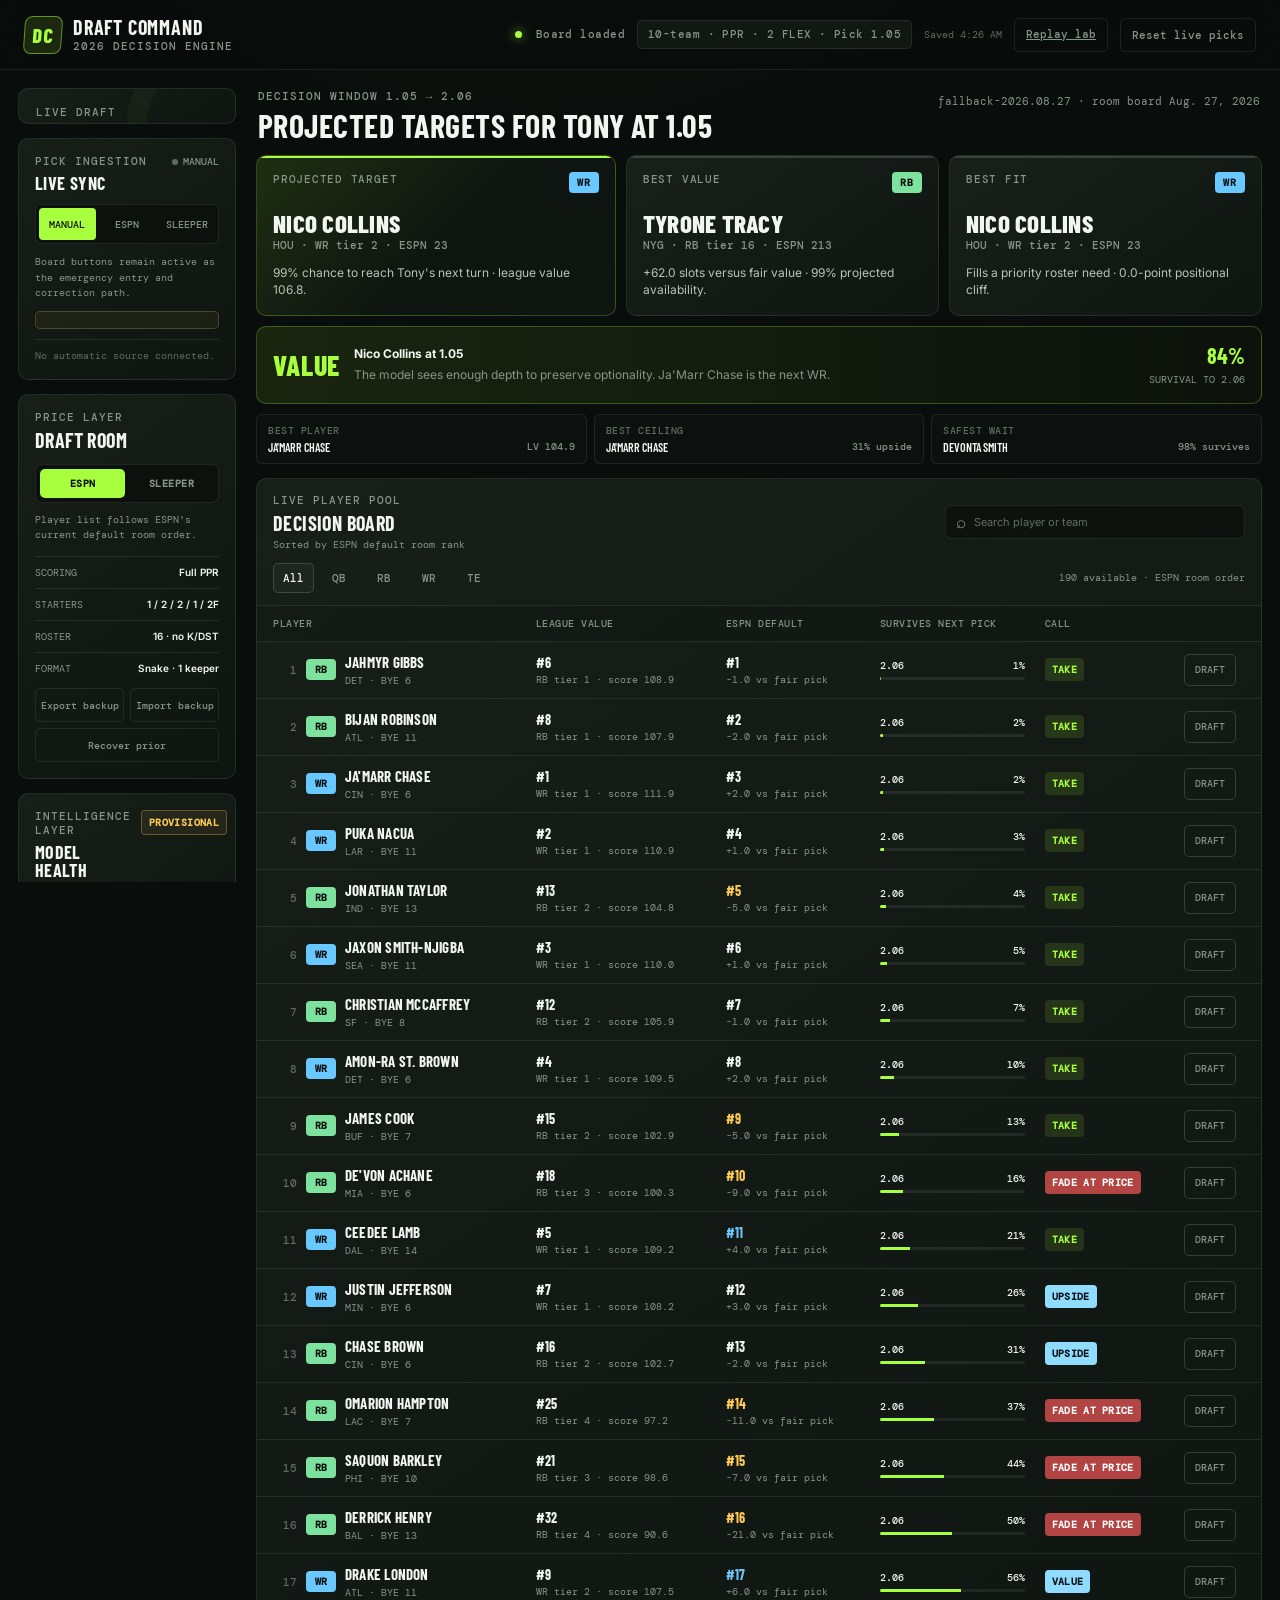
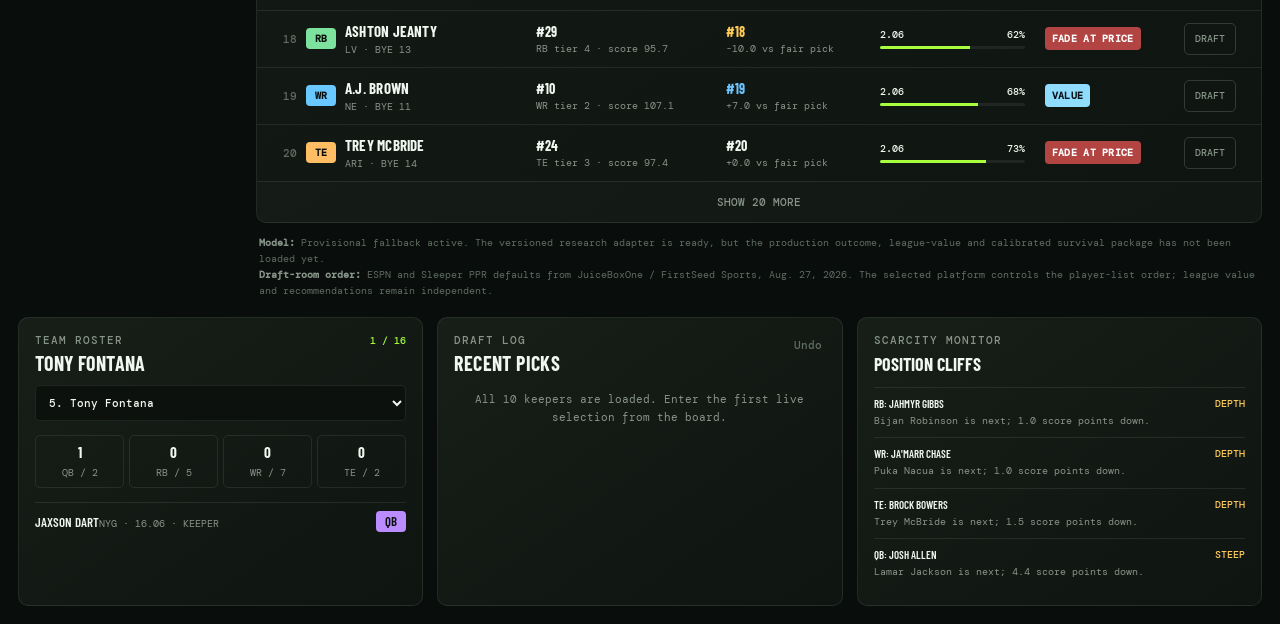
==== fantasy-draft/index.html @ 9f231b3c "Default draft board to platform room rankings" ====
<!DOCTYPE html>
<html lang="en">
<head>
  <meta charset="UTF-8">
  <meta name="viewport" content="width=device-width, initial-scale=1.0">
  <meta name="theme-color" content="#0b0f0d">
  <meta name="description" content="A live 2026 fantasy football draft decision engine for Tony's 10-team PPR keeper league.">
  <title>Draft Command 2026</title>
  <link rel="preconnect" href="https://fonts.googleapis.com">
  <link rel="preconnect" href="https://fonts.gstatic.com" crossorigin>
  <link href="https://fonts.googleapis.com/css2?family=Barlow+Condensed:wght@500;600;700;800&family=DM+Mono:wght@400;500&family=Inter:wght@400;500;600;700&display=swap" rel="stylesheet">
  <link rel="stylesheet" href="./styles.css">
</head>
<body>
  <header class="topbar">
    <a class="brand" href="../" aria-label="Cool Tools home">
      <span class="brand-mark">DC</span>
      <span><strong>Draft Command</strong><small>2026 decision engine</small></span>
    </a>
    <div class="topbar-meta">
      <span class="status-dot"><i></i> Board loaded</span>
      <span class="league-chip">10-team · PPR · 2 FLEX · Pick 1.05</span>
      <span class="save-status" id="saveStatus">Recovery ready</span>
      <a class="ghost-btn" href="./replay/">Replay lab</a>
      <button class="ghost-btn" id="resetDraft" type="button">Reset live picks</button>
    </div>
  </header>

  <main class="app-shell">
    <aside class="left-rail">
      <section class="panel on-clock-panel">
        <p class="eyebrow">Live draft</p>
        <div class="pick-display">
          <span id="roundPick">1.01</span>
          <small id="overallPick">Overall 1</small>
        </div>
        <div class="clock-owner" id="clockOwner">Justin Gerkin is on the clock</div>
        <div class="progress-track"><span id="draftProgress"></span></div>
        <p class="micro" id="nextTonyText">Tony picks in 4 selections at 1.05</p>
      </section>

      <section class="panel sync-panel">
        <div class="panel-heading compact">
          <div><p class="eyebrow">Pick ingestion</p><h2>Live sync</h2></div>
          <span class="sync-state" id="syncState"><i></i><span>Manual</span></span>
        </div>
        <div class="sync-tabs" role="group" aria-label="Live draft source">
          <button class="sync-tab active" data-sync-source="manual" type="button">Manual</button>
          <button class="sync-tab" data-sync-source="espn" type="button">ESPN</button>
          <button class="sync-tab" data-sync-source="sleeper" type="button">Sleeper</button>
        </div>
        <div class="sync-view" data-sync-view="manual">
          <p>Board buttons remain active as the emergency entry and correction path.</p>
        </div>
        <div class="sync-view" data-sync-view="espn" hidden>
          <p id="espnSyncMessage">Install the local bridge, then keep the ESPN draft room and Draft Command open in the same browser.</p>
          <div class="sync-actions">
            <a class="sync-download" href="./espn-sync-extension.zip" download>Download bridge</a>
            <button class="ghost-btn" id="espnCheckBridge" type="button">Check connection</button>
          </div>
          <details class="sync-help">
            <summary>One-time installation</summary>
            <ol>
              <li>Unzip the download.</li>
              <li>Open <strong>Extensions</strong> in Chrome or Edge.</li>
              <li>Turn on <strong>Developer mode</strong>.</li>
              <li>Choose <strong>Load unpacked</strong> and select the unzipped folder.</li>
              <li>Open the ESPN draft room and this page.</li>
            </ol>
          </details>
        </div>
        <div class="sync-view" data-sync-view="sleeper" hidden>
          <label class="sync-input"><span>Sleeper draft URL or ID</span><input id="sleeperDraftId" type="text" inputmode="numeric" placeholder="Paste draft URL or ID"></label>
          <div class="sync-actions">
            <button class="sync-primary" id="sleeperConnect" type="button">Connect</button>
            <button class="ghost-btn" id="sleeperSyncNow" type="button">Sync now</button>
          </div>
          <p id="sleeperSyncMessage">Uses Sleeper's public read-only draft feed. Format must match this 10-team, 16-round board.</p>
        </div>
        <div class="sync-issues" id="syncIssues" hidden></div>
        <p class="sync-foot" id="syncFoot">No automatic source connected.</p>
      </section>

      <section class="panel settings-panel">
        <div class="panel-heading">
          <div><p class="eyebrow">Price layer</p><h2>Draft room</h2></div>
        </div>
        <div class="segmented" role="group" aria-label="Draft platform">
          <button class="platform-btn active" data-platform="espn" type="button">ESPN</button>
          <button class="platform-btn" data-platform="sleeper" type="button">Sleeper</button>
        </div>
        <p class="platform-note" id="roomRankNote">Player list follows ESPN's current default room order.</p>
        <dl class="league-rules">
          <div><dt>Scoring</dt><dd>Full PPR</dd></div>
          <div><dt>Starters</dt><dd>1 / 2 / 2 / 1 / 2F</dd></div>
          <div><dt>Roster</dt><dd>16 · no K/DST</dd></div>
          <div><dt>Format</dt><dd>Snake · 1 keeper</dd></div>
        </dl>
        <div class="backup-actions" aria-label="Draft backup controls">
          <button class="ghost-btn" id="exportDraft" type="button">Export backup</button>
          <button class="ghost-btn" id="importDraft" type="button">Import backup</button>
          <button class="ghost-btn" id="recoverDraft" type="button">Recover prior</button>
          <input class="sr-only" id="importDraftFile" type="file" accept="application/json,.json">
        </div>
      </section>

      <section class="panel model-panel">
        <div class="panel-heading compact">
          <div><p class="eyebrow">Intelligence layer</p><h2>Model health</h2></div>
          <span class="model-badge model-fallback" id="modelStatusBadge">Provisional</span>
        </div>
        <dl class="model-stats">
          <div><dt>Version</dt><dd id="modelVersion">Loading</dd></div>
          <div><dt>Freshness</dt><dd id="modelFreshness">—</dd></div>
          <div><dt>Coverage</dt><dd id="modelCoverage">0%</dd></div>
        </dl>
        <p class="model-copy" id="modelStatusCopy">Checking the research package.</p>
      </section>

      <section class="panel keepers-panel">
        <div class="panel-heading compact">
          <div><p class="eyebrow">League setup</p><h2>Managers & keepers</h2></div>
        </div>
        <div class="keeper-list" id="keeperList"></div>
      </section>

      <section class="panel picks-panel">
        <div class="panel-heading compact">
          <div><p class="eyebrow">Tony's capital</p><h2>Pick map</h2></div>
        </div>
        <div class="pick-map" id="pickMap"></div>
      </section>
    </aside>

    <section class="workspace">
      <div class="workspace-head">
        <div>
          <p class="eyebrow">Decision window <span id="decisionWindow">1.05 → 2.06</span></p>
          <h1 id="workspaceTitle">Projected targets for Tony at 1.05</h1>
        </div>
        <div class="snapshot-note" id="snapshotNote">Loading model</div>
      </div>

      <section class="recommendation-grid" aria-label="Draft recommendations">
        <article class="recommend-card primary" id="bestOverallCard"></article>
        <article class="recommend-card" id="bestValueCard"></article>
        <article class="recommend-card" id="bestFitCard"></article>
      </section>

      <section class="decision-strip" id="decisionStrip"></section>

      <section class="decision-lenses" id="decisionLenses" aria-label="Additional decision lenses"></section>

      <section class="panel board-panel">
        <div class="board-toolbar">
          <div>
            <p class="eyebrow">Live player pool</p>
            <h2>Decision board</h2>
            <p class="board-order-note" id="boardOrderNote">Sorted by ESPN default room rank</p>
          </div>
          <label class="search-box">
            <span aria-hidden="true">⌕</span>
            <input id="playerSearch" type="search" placeholder="Search player or team" autocomplete="off">
          </label>
        </div>
        <div class="filter-row" role="group" aria-label="Position filter">
          <button class="filter-btn active" data-pos="ALL" type="button">All</button>
          <button class="filter-btn" data-pos="QB" type="button">QB</button>
          <button class="filter-btn" data-pos="RB" type="button">RB</button>
          <button class="filter-btn" data-pos="WR" type="button">WR</button>
          <button class="filter-btn" data-pos="TE" type="button">TE</button>
          <span class="board-count" id="boardCount"></span>
        </div>
        <div class="table-wrap">
          <table>
            <thead>
              <tr>
                <th>Player</th>
                <th>League value</th>
                <th id="platformHeader">ESPN price</th>
                <th>Survives next pick</th>
                <th>Call</th>
                <th><span class="sr-only">Draft action</span></th>
              </tr>
            </thead>
            <tbody id="playerTable"></tbody>
          </table>
        </div>
        <button class="load-more" id="loadMore" type="button">Show 20 more</button>
      </section>

      <footer class="source-note" id="modelSourceNote"></footer>
    </section>

    <aside class="right-rail">
      <section class="panel roster-panel">
        <div class="panel-heading">
          <div><p class="eyebrow">Team roster</p><h2 id="rosterManagerName">Tony Fontana</h2></div>
          <span class="roster-count" id="rosterCount">0 / 16</span>
        </div>
        <label class="manager-picker">
          <span class="sr-only">Choose manager roster</span>
          <select id="rosterManager"></select>
        </label>
        <div class="roster-needs" id="rosterNeeds"></div>
        <div class="roster-list" id="rosterList"></div>
      </section>

      <section class="panel history-panel">
        <div class="panel-heading">
          <div><p class="eyebrow">Draft log</p><h2>Recent picks</h2></div>
          <button class="text-btn" id="undoPick" type="button" disabled>Undo</button>
        </div>
        <div class="history-list" id="historyList"></div>
      </section>

      <section class="panel cliff-panel" id="cliffPanel"></section>
    </aside>
  </main>

  <dialog class="pick-dialog" id="pickDialog">
    <form method="dialog" id="pickDialogForm">
      <div class="dialog-head">
        <div><p class="eyebrow">Correct draft event</p><h2 id="dialogTitle">Edit pick</h2></div>
        <button class="dialog-close" value="cancel" aria-label="Close edit pick dialog">×</button>
      </div>
      <p class="dialog-copy" id="dialogCopy"></p>
      <label class="dialog-search">
        <span>Replacement player</span>
        <input id="replacementSearch" type="search" placeholder="Search available players" autocomplete="off">
      </label>
      <div class="replacement-list" id="replacementList"></div>
      <div class="dialog-actions">
        <button class="danger-btn" id="removePick" type="button">Remove pick</button>
        <button class="danger-btn" id="rewindPick" type="button">Rewind from here</button>
        <span></span>
        <button class="ghost-btn" value="cancel">Cancel</button>
      </div>
    </form>
  </dialog>

  <div class="toast" id="toast" role="status" aria-live="polite"></div>
  <script src="./data/players.js"></script>
  <script src="./data/model-package.js"></script>
  <script src="./model/model-adapter.js"></script>
  <script src="./app.js"></script>
  <script src="./sync.js"></script>
</body>
</html>
---- fantasy-draft/styles.css ----
:root {
  --bg: #090d0b;
  --surface: #111713;
  --surface-2: #182019;
  --surface-3: #202a22;
  --line: rgba(230, 239, 231, 0.09);
  --line-strong: rgba(230, 239, 231, 0.17);
  --text: #f2f6f0;
  --muted: #879489;
  --muted-2: #5f6d62;
  --green: #a8ff3e;
  --green-dim: rgba(168, 255, 62, 0.12);
  --amber: #ffca58;
  --red: #ff665c;
  --blue: #6fc5ff;
  --qb: #ba8cff;
  --rb: #7de29e;
  --wr: #68c8ff;
  --te: #ffbe64;
}

* { box-sizing: border-box; }
html { color-scheme: dark; }
body { margin: 0; min-width: 320px; min-height: 100vh; background: radial-gradient(circle at 42% -20%, #1b2c1d 0, var(--bg) 36rem); color: var(--text); font-family: Inter, sans-serif; font-size: 15px; }
button, input { font: inherit; }
button { color: inherit; }
.sr-only { position: absolute; width: 1px; height: 1px; padding: 0; margin: -1px; overflow: hidden; clip: rect(0,0,0,0); white-space: nowrap; border: 0; }

.topbar { height: 70px; padding: 0 24px; border-bottom: 1px solid var(--line); background: rgba(9,13,11,.92); backdrop-filter: blur(16px); display: flex; align-items: center; justify-content: space-between; position: sticky; top: 0; z-index: 20; }
.brand { display: flex; gap: 11px; align-items: center; color: inherit; text-decoration: none; }
.brand-mark { width: 38px; height: 38px; border: 1px solid rgba(168,255,62,.5); background: var(--green-dim); color: var(--green); display: grid; place-items: center; border-radius: 8px; font: 800 20px/1 "Barlow Condensed", sans-serif; letter-spacing: .04em; transform: skew(-4deg); }
.brand strong { display: block; font: 700 20px/1 "Barlow Condensed", sans-serif; letter-spacing: .04em; text-transform: uppercase; }
.brand small { display: block; margin-top: 4px; color: var(--muted); font: 500 11px/1 "DM Mono", monospace; letter-spacing: .09em; text-transform: uppercase; }
.topbar-meta { display: flex; align-items: center; gap: 12px; }
.status-dot, .league-chip { color: var(--muted); font: 500 11px/1 "DM Mono", monospace; letter-spacing: .04em; }
.save-status { color: var(--muted-2); font: 400 10px/1 "DM Mono", monospace; white-space: nowrap; }
.status-dot i { width: 7px; height: 7px; display: inline-block; margin-right: 6px; border-radius: 50%; background: var(--green); box-shadow: 0 0 12px rgba(168,255,62,.8); }
.league-chip { padding: 8px 10px; border-radius: 5px; border: 1px solid var(--line); background: var(--surface); }
.ghost-btn, .text-btn { border: 0; background: transparent; cursor: pointer; }
.ghost-btn { min-height: 34px; padding: 8px 11px; color: var(--muted); border: 1px solid var(--line); border-radius: 5px; font: 500 11px "DM Mono", monospace; }
.ghost-btn:hover, .ghost-btn:focus-visible { color: var(--text); border-color: var(--line-strong); }

.app-shell { width: 100%; display: grid; grid-template-columns: 260px minmax(680px, 1fr) 300px; gap: 18px; padding: 18px; align-items: start; }
.left-rail, .right-rail { display: flex; flex-direction: column; gap: 14px; position: sticky; top: 88px; }
.left-rail { max-height: calc(100vh - 106px); padding-right: 2px; overflow-y: auto; scrollbar-width: thin; scrollbar-color: var(--line-strong) transparent; }
.workspace { min-width: 0; }
.panel { background: linear-gradient(145deg, rgba(24,32,25,.96), rgba(15,21,17,.96)); border: 1px solid var(--line); border-radius: 10px; }
.eyebrow { margin: 0 0 6px; color: var(--muted); font: 500 11px/1.2 "DM Mono", monospace; letter-spacing: .09em; text-transform: uppercase; }
.panel-heading { display: flex; align-items: flex-start; justify-content: space-between; gap: 10px; }
.panel-heading h2, .board-toolbar h2 { margin: 0; font: 700 20px/1 "Barlow Condensed", sans-serif; letter-spacing: .02em; text-transform: uppercase; }
.panel-heading.compact h2 { font-size: 18px; }

.on-clock-panel { padding: 17px; overflow: hidden; position: relative; }
.on-clock-panel::after { content: ""; width: 110px; height: 110px; border: 20px solid rgba(168,255,62,.035); border-radius: 50%; position: absolute; right: -42px; top: -42px; }
.pick-display { display: flex; align-items: end; gap: 9px; margin: 5px 0 8px; }
.pick-display span { color: var(--green); font: 800 42px/.9 "Barlow Condensed", sans-serif; letter-spacing: -.02em; }
.pick-display small { color: var(--muted); font: 500 11px "DM Mono", monospace; padding-bottom: 3px; }
.clock-owner { min-height: 34px; font-size: 12px; font-weight: 600; }
.progress-track { height: 3px; margin: 12px 0 9px; background: rgba(255,255,255,.06); border-radius: 10px; overflow: hidden; }
.progress-track span { display: block; width: 0; height: 100%; background: var(--green); transition: width .25s ease; }
.micro { margin: 0; color: var(--muted); font: 400 11px/1.5 "DM Mono", monospace; }

.settings-panel, .sync-panel, .model-panel, .picks-panel, .keepers-panel, .roster-panel, .history-panel, .cliff-panel { padding: 16px; }
.sync-state { display: inline-flex; align-items: center; gap: 5px; color: var(--muted); font: 500 10px "DM Mono", monospace; text-transform: uppercase; }
.sync-state i { width: 6px; height: 6px; border-radius: 50%; background: var(--muted-2); }
.sync-live { color: var(--green); }.sync-live i { background: var(--green); box-shadow: 0 0 8px rgba(168,255,62,.7); }
.sync-waiting { color: var(--amber); }.sync-waiting i { background: var(--amber); }
.sync-error { color: var(--red); }.sync-error i { background: var(--red); }
.sync-tabs { display: grid; grid-template-columns: repeat(3, 1fr); gap: 3px; margin: 12px 0 10px; padding: 3px; border: 1px solid var(--line); border-radius: 6px; background: #0c110e; }
.sync-tab { min-height: 32px; padding: 7px 2px; border: 0; border-radius: 4px; color: var(--muted); background: transparent; cursor: pointer; font: 500 10px "DM Mono", monospace; text-transform: uppercase; }
.sync-tab.active { color: #0c110e; background: var(--green); }
.sync-view p { margin: 0; color: var(--muted); font: 400 10px/1.55 "DM Mono", monospace; }
.sync-actions { display: grid; grid-template-columns: 1fr 1fr; gap: 6px; margin-top: 10px; }
.sync-actions .ghost-btn, .sync-download, .sync-primary { display: grid; place-items: center; min-height: 34px; padding: 7px; border-radius: 5px; cursor: pointer; font: 500 10px "DM Mono", monospace; text-align: center; text-decoration: none; }
.sync-download, .sync-primary { border: 1px solid rgba(168,255,62,.4); color: #0c110e; background: var(--green); }
.sync-help { margin-top: 9px; color: var(--muted); font: 400 10px/1.5 "DM Mono", monospace; }
.sync-help summary { cursor: pointer; color: var(--text); }
.sync-help ol { margin: 8px 0 0; padding-left: 18px; }
.sync-input { display: block; }
.sync-input span { display: block; margin-bottom: 5px; color: var(--muted); font: 500 10px "DM Mono", monospace; text-transform: uppercase; }
.sync-input input { width: 100%; padding: 9px; border: 1px solid var(--line); border-radius: 5px; outline: 0; color: var(--text); background: #090d0b; font: 400 11px "DM Mono", monospace; }
.sync-input input:focus { border-color: rgba(168,255,62,.5); }
.sync-view .sync-actions + p { margin-top: 9px; }
.sync-issues { display: flex; flex-direction: column; gap: 4px; margin-top: 10px; padding: 8px; border: 1px solid rgba(255,202,88,.22); border-radius: 5px; background: rgba(255,202,88,.05); }
.sync-issues strong { color: var(--amber); font: 600 10px "DM Mono", monospace; text-transform: uppercase; }
.sync-issues span, .sync-issues small { color: var(--muted); font: 400 10px/1.45 "DM Mono", monospace; }
.sync-foot { margin: 10px 0 0; padding-top: 9px; border-top: 1px solid var(--line); color: var(--muted-2); font: 400 10px/1.45 "DM Mono", monospace; }
.segmented { display: grid; grid-template-columns: 1fr 1fr; gap: 4px; margin: 14px 0; padding: 4px; border-radius: 7px; background: #0c110e; border: 1px solid var(--line); }
.platform-btn { border: 0; border-radius: 5px; padding: 8px; background: transparent; color: var(--muted); cursor: pointer; font: 600 10px "DM Mono", monospace; letter-spacing: .05em; text-transform: uppercase; }
.platform-btn.active { color: #0c110e; background: var(--green); }
.league-rules { margin: 0; display: grid; gap: 9px; }
.league-rules div { display: flex; justify-content: space-between; gap: 10px; padding-top: 9px; border-top: 1px solid var(--line); }
.league-rules dt { color: var(--muted); font: 400 10px "DM Mono", monospace; text-transform: uppercase; }
.league-rules dd { margin: 0; font-size: 10px; font-weight: 600; }
.backup-actions { display: grid; grid-template-columns: 1fr 1fr; gap: 6px; margin-top: 13px; }
.backup-actions #recoverDraft { grid-column: 1 / -1; }
.backup-actions .ghost-btn { padding-inline: 4px; font-size: 10px; }
.platform-note { margin: -4px 0 14px; color: var(--muted); font: 400 10px/1.45 "DM Mono", monospace; }
.model-badge { padding: 5px 7px; border: 1px solid var(--line); border-radius: 4px; font: 600 10px "DM Mono", monospace; letter-spacing: .04em; text-transform: uppercase; }
.model-fallback { color: var(--amber); border-color: rgba(255,202,88,.3); background: rgba(255,202,88,.07); }
.model-research { color: var(--green); border-color: rgba(168,255,62,.34); background: var(--green-dim); }
.model-stats { display: grid; grid-template-columns: 1fr 1fr 1fr; gap: 4px; margin: 12px 0 9px; }
.model-stats div { min-width: 0; padding: 7px 5px; border: 1px solid var(--line); border-radius: 4px; background: rgba(255,255,255,.015); }
.model-stats dt { color: var(--muted-2); font: 500 10px "DM Mono", monospace; text-transform: uppercase; }
.model-stats dd { overflow: hidden; margin: 4px 0 0; color: var(--text); font: 600 10px "DM Mono", monospace; text-overflow: ellipsis; white-space: nowrap; }
.model-copy { margin: 0; color: var(--muted); font: 400 10px/1.5 "DM Mono", monospace; }
.keeper-list { display: flex; flex-direction: column; margin-top: 11px; }
.keeper-row { display: grid; grid-template-columns: minmax(0, 1fr) auto; gap: 6px; padding: 8px 0; border-top: 1px solid var(--line); }
.keeper-row strong, .keeper-row span { overflow: hidden; text-overflow: ellipsis; white-space: nowrap; }
.keeper-row strong { display: block; font: 600 12px "Barlow Condensed", sans-serif; text-transform: uppercase; }
.keeper-row small { display: block; margin-top: 2px; color: var(--muted); font: 400 10px "DM Mono", monospace; }
.keeper-round { align-self: center; color: var(--green); font: 500 10px "DM Mono", monospace; }
.pick-map { display: grid; grid-template-columns: repeat(4, 1fr); gap: 5px; margin-top: 12px; }
.pick-token { min-height: 32px; border: 1px solid var(--line); border-radius: 5px; display: grid; place-items: center; color: var(--muted); font: 500 11px "DM Mono", monospace; }
.pick-token.done { color: var(--muted-2); text-decoration: line-through; background: rgba(255,255,255,.02); }
.pick-token.next { border-color: rgba(168,255,62,.5); color: var(--green); background: var(--green-dim); }
.pick-token.keeper { color: var(--amber); border-color: rgba(255,202,88,.28); background: rgba(255,202,88,.06); text-decoration: none; }

.workspace-head { min-height: 52px; display: flex; justify-content: space-between; align-items: flex-start; gap: 16px; margin: 2px 2px 13px; }
.workspace-head h1 { margin: 0; font: 700 clamp(24px, 2.5vw, 32px)/1 "Barlow Condensed", sans-serif; text-transform: uppercase; letter-spacing: .015em; }
.snapshot-note { color: var(--muted); font: 400 11px "DM Mono", monospace; white-space: nowrap; padding-top: 4px; }
.snapshot-note strong { color: var(--text); }
.recommendation-grid { display: grid; grid-template-columns: 1.15fr 1fr 1fr; gap: 10px; }
.recommend-card { min-height: 142px; padding: 16px; border-radius: 10px; border: 1px solid var(--line); background: linear-gradient(145deg, var(--surface-2), #0f1511); position: relative; overflow: hidden; }
.recommend-card::after { content: ""; position: absolute; top: 0; left: 0; right: 0; height: 2px; background: var(--line-strong); }
.recommend-card.primary { background: linear-gradient(135deg, rgba(168,255,62,.14), rgba(15,21,17,.97) 55%); border-color: rgba(168,255,62,.23); }
.recommend-card.primary::after { background: var(--green); }
.rec-label { display: flex; justify-content: space-between; color: var(--muted); font: 500 11px "DM Mono", monospace; letter-spacing: .07em; text-transform: uppercase; }
.rec-name { margin: 19px 0 2px; font: 800 25px/.95 "Barlow Condensed", sans-serif; text-transform: uppercase; letter-spacing: .01em; }
.rec-meta { color: var(--muted); font: 500 11px "DM Mono", monospace; }
.rec-reason { margin: 12px 0 0; color: #b9c2ba; font-size: 12px; line-height: 1.45; }
.pos-pill { display: inline-grid; place-items: center; min-width: 30px; height: 21px; padding: 0 6px; border-radius: 4px; color: #0b0f0d; font: 700 10px "DM Mono", monospace; }
.pos-QB { background: var(--qb); }.pos-RB { background: var(--rb); }.pos-WR { background: var(--wr); }.pos-TE { background: var(--te); }

.decision-strip { margin: 10px 0; min-height: 78px; border: 1px solid rgba(168,255,62,.26); background: linear-gradient(90deg, rgba(168,255,62,.1), rgba(168,255,62,.025)); border-radius: 10px; padding: 13px 16px; display: grid; grid-template-columns: auto 1fr auto; align-items: center; gap: 14px; }
.decision-call { min-width: 64px; color: var(--green); font: 800 28px "Barlow Condensed", sans-serif; letter-spacing: .03em; }
.decision-copy strong { display: block; font-size: 12px; margin-bottom: 3px; }
.decision-copy span { color: var(--muted); font-size: 12px; }
.decision-metric { text-align: right; }
.decision-metric strong { display: block; color: var(--green); font: 700 22px "Barlow Condensed", sans-serif; }
.decision-metric small { color: var(--muted); font: 400 10px "DM Mono", monospace; text-transform: uppercase; }
.decision-lenses { display: grid; grid-template-columns: repeat(3, 1fr); gap: 7px; margin: 0 0 14px; }
.lens-card { display: grid; grid-template-columns: minmax(0, 1fr) auto; gap: 3px 8px; padding: 9px 11px; border: 1px solid var(--line); border-radius: 6px; background: rgba(255,255,255,.015); }
.lens-card span { grid-column: 1 / -1; color: var(--muted-2); font: 500 10px "DM Mono", monospace; letter-spacing: .05em; text-transform: uppercase; }
.lens-card strong { overflow: hidden; font: 600 12px "Barlow Condensed", sans-serif; text-overflow: ellipsis; text-transform: uppercase; white-space: nowrap; }
.lens-card small { align-self: center; color: var(--muted); font: 500 10px "DM Mono", monospace; white-space: nowrap; }

.board-panel { overflow: hidden; }
.board-toolbar { display: flex; align-items: center; justify-content: space-between; gap: 14px; padding: 15px 16px 12px; }
.board-order-note { margin: 5px 0 0; color: var(--muted); font: 400 10px "DM Mono", monospace; }
.search-box { width: min(300px, 45%); min-width: 180px; display: flex; align-items: center; gap: 8px; border: 1px solid var(--line); background: #0d120f; border-radius: 6px; padding: 0 10px; }
.search-box span { color: var(--muted); font-size: 17px; }
.search-box input { width: 100%; border: 0; outline: 0; color: var(--text); background: transparent; padding: 9px 0; font-size: 11px; }
.search-box input::placeholder { color: var(--muted-2); }
.filter-row { display: flex; align-items: center; gap: 5px; padding: 0 16px 12px; border-bottom: 1px solid var(--line); }
.filter-btn { min-width: 40px; min-height: 30px; padding: 5px 9px; border: 1px solid transparent; background: transparent; color: var(--muted); border-radius: 5px; cursor: pointer; font: 500 11px "DM Mono", monospace; }
.filter-btn:hover, .filter-btn.active { color: var(--text); border-color: var(--line-strong); background: rgba(255,255,255,.035); }
.board-count { margin-left: auto; color: var(--muted); font: 400 10px "DM Mono", monospace; }
.table-wrap { overflow-x: auto; }
table { width: 100%; border-collapse: collapse; min-width: 820px; }
th { padding: 11px 10px; color: var(--muted); background: rgba(0,0,0,.14); text-align: left; font: 500 10px "DM Mono", monospace; letter-spacing: .05em; text-transform: uppercase; }
th:first-child, td:first-child { padding-left: 16px; }
td { padding: 11px 10px; border-top: 1px solid var(--line); vertical-align: middle; }
tbody tr { transition: background .12s ease; }
tbody tr:hover { background: rgba(255,255,255,.025); }
.player-cell { display: flex; align-items: center; gap: 9px; }
.rank-num { width: 24px; color: var(--muted-2); text-align: right; font: 500 11px "DM Mono", monospace; }
.player-name { display: block; font: 700 15px "Barlow Condensed", sans-serif; letter-spacing: .015em; text-transform: uppercase; }
.player-meta { display: block; margin-top: 3px; color: var(--muted); font: 400 10px "DM Mono", monospace; }
.metric-main { display: block; font: 700 14px "Barlow Condensed", sans-serif; }
.metric-sub { display: block; margin-top: 2px; color: var(--muted); font: 400 10px "DM Mono", monospace; }
.value-positive { color: var(--blue); }.value-negative { color: var(--amber); }
.survival { min-width: 105px; }
.survival-head { display: flex; justify-content: space-between; font: 500 10px "DM Mono", monospace; }
.survival-bar { height: 3px; margin-top: 5px; background: rgba(255,255,255,.07); border-radius: 10px; overflow: hidden; }
.survival-bar span { display: block; height: 100%; background: var(--green); }
.call-badge { display: inline-flex; align-items: center; gap: 4px; padding: 5px 7px; border-radius: 4px; font: 600 10px "DM Mono", monospace; letter-spacing: .03em; }
.call-take { color: var(--green); background: var(--green-dim); }
.call-wait { color: var(--amber); background: rgba(255,202,88,.1); }
.call-value, .call-upside { color: #091116; background: #8fdcff; }
.call-position-cliff { color: #160b04; background: #ff9f5a; }
.call-fade-at-price { color: #fff; background: rgba(255,91,91,.68); }
.draft-btn { min-height: 32px; border: 1px solid var(--line-strong); background: transparent; color: var(--muted); padding: 6px 10px; border-radius: 5px; cursor: pointer; font: 500 10px "DM Mono", monospace; text-transform: uppercase; }
.draft-btn:hover, .draft-btn:focus-visible { border-color: var(--green); color: var(--green); }
.draft-btn:disabled { opacity: .35; cursor: default; }
.load-more { width: 100%; padding: 13px; border: 0; border-top: 1px solid var(--line); color: var(--muted); background: rgba(255,255,255,.012); cursor: pointer; font: 500 11px "DM Mono", monospace; text-transform: uppercase; }
.load-more:hover { color: var(--text); background: rgba(255,255,255,.025); }
.source-note { margin: 12px 3px 0; color: var(--muted-2); font: 400 10px/1.6 "DM Mono", monospace; }
.source-note strong { color: var(--muted); }

.roster-count { color: var(--green); font: 500 10px "DM Mono", monospace; }
.manager-picker { display: block; margin-top: 12px; }
.manager-picker select { width: 100%; padding: 9px; border: 1px solid var(--line); border-radius: 5px; outline: none; color: var(--text); background: #0c110e; font: 500 11px "DM Mono", monospace; }
.roster-needs { display: grid; grid-template-columns: repeat(4, 1fr); gap: 5px; margin: 14px 0; }
.need-box { padding: 7px 3px; text-align: center; border: 1px solid var(--line); border-radius: 5px; }
.need-box strong { display: block; font: 700 15px "Barlow Condensed", sans-serif; }
.need-box small { color: var(--muted); font: 400 10px "DM Mono", monospace; }
.roster-list, .history-list { display: flex; flex-direction: column; gap: 0; }
.roster-row, .history-row { display: flex; align-items: center; justify-content: space-between; gap: 8px; padding: 8px 0; border-top: 1px solid var(--line); }
.roster-row span, .history-row span { font: 600 13px "Barlow Condensed", sans-serif; text-transform: uppercase; }
.roster-row small, .history-row small { color: var(--muted); font: 400 10px/1.35 "DM Mono", monospace; }
.history-main { min-width: 0; flex: 1; }
.history-actions { display: flex; align-items: center; gap: 5px; }
.history-edit { border: 1px solid var(--line); border-radius: 4px; padding: 5px 6px; color: var(--muted); background: transparent; cursor: pointer; font: 500 10px "DM Mono", monospace; text-transform: uppercase; }
.history-edit:hover, .history-edit:focus-visible { color: var(--green); border-color: rgba(168,255,62,.45); }
.empty-state { color: var(--muted); padding: 18px 0 8px; text-align: center; font: 400 11px/1.6 "DM Mono", monospace; }
.text-btn { padding: 4px; color: var(--green); font: 500 11px "DM Mono", monospace; }
.text-btn:disabled { color: var(--muted-2); cursor: default; }
.history-list { max-height: 330px; overflow-y: auto; }
.cliff-panel h2 { margin: 0 0 12px; font: 700 18px "Barlow Condensed", sans-serif; text-transform: uppercase; }
.cliff-player { padding: 9px 0; border-top: 1px solid var(--line); }
.cliff-player strong { display: flex; align-items: center; justify-content: space-between; font: 600 11px "Barlow Condensed", sans-serif; text-transform: uppercase; }
.cliff-player p { margin: 4px 0 0; color: var(--muted); font: 400 10px/1.45 "DM Mono", monospace; }
.cliff-severity { color: var(--amber); font: 500 10px "DM Mono", monospace; }

.toast { position: fixed; left: 50%; bottom: 24px; z-index: 40; transform: translate(-50%, 20px); padding: 10px 14px; color: #0b0f0d; background: var(--green); border-radius: 6px; opacity: 0; pointer-events: none; transition: all .2s ease; font: 600 10px "DM Mono", monospace; }
.toast.show { opacity: 1; transform: translate(-50%, 0); }

.pick-dialog { width: min(560px, calc(100vw - 24px)); max-height: min(720px, calc(100vh - 24px)); padding: 0; border: 1px solid var(--line-strong); border-radius: 10px; color: var(--text); background: #101612; box-shadow: 0 30px 90px rgba(0,0,0,.65); }
.pick-dialog::backdrop { background: rgba(2,5,3,.78); backdrop-filter: blur(4px); }
.pick-dialog form { padding: 18px; }
.dialog-head { display: flex; align-items: flex-start; justify-content: space-between; gap: 12px; }
.dialog-head h2 { margin: 0; font: 700 24px/1 "Barlow Condensed", sans-serif; text-transform: uppercase; }
.dialog-close { width: 30px; height: 30px; border: 1px solid var(--line); border-radius: 5px; color: var(--muted); background: transparent; cursor: pointer; font-size: 20px; }
.dialog-copy { margin: 12px 0; color: var(--muted); font: 400 11px/1.5 "DM Mono", monospace; }
.dialog-search span { display: block; margin-bottom: 6px; color: var(--muted); font: 500 10px "DM Mono", monospace; text-transform: uppercase; }
.dialog-search input { width: 100%; padding: 10px; border: 1px solid var(--line); border-radius: 6px; outline: none; color: var(--text); background: #090d0b; }
.dialog-search input:focus { border-color: rgba(168,255,62,.5); }
.replacement-list { max-height: 300px; margin-top: 8px; overflow-y: auto; border: 1px solid var(--line); border-radius: 6px; }
.replacement-option { width: 100%; display: grid; grid-template-columns: auto minmax(0, 1fr) auto; align-items: center; gap: 9px; padding: 9px 10px; border: 0; border-top: 1px solid var(--line); color: var(--text); background: transparent; text-align: left; cursor: pointer; }
.replacement-option:first-child { border-top: 0; }
.replacement-option:hover, .replacement-option:focus-visible { background: var(--green-dim); outline: none; }
.replacement-option strong { overflow: hidden; text-overflow: ellipsis; white-space: nowrap; font: 600 12px "Barlow Condensed", sans-serif; text-transform: uppercase; }
.replacement-option small { color: var(--muted); font: 400 10px "DM Mono", monospace; }
.dialog-actions { display: grid; grid-template-columns: auto auto 1fr auto; gap: 7px; margin-top: 15px; }
.danger-btn { min-height: 34px; padding: 8px 9px; border: 1px solid rgba(255,102,92,.28); border-radius: 5px; color: var(--red); background: rgba(255,102,92,.06); cursor: pointer; font: 500 10px "DM Mono", monospace; text-transform: uppercase; }

@media (max-width: 1320px) {
  .app-shell { grid-template-columns: 220px minmax(620px, 1fr); }
  .right-rail { position: static; grid-column: 1 / -1; display: grid; grid-template-columns: 1fr 1fr 1fr; }
}
@media (max-width: 900px) {
  .topbar { padding: 0 14px; }.status-dot, .league-chip, .save-status { display: none; }
  .app-shell { display: block; padding: 12px; }
  .left-rail { position: static; display: grid; grid-template-columns: 1fr 1fr; max-height: none; padding-right: 0; overflow: visible; margin-bottom: 14px; }
  .picks-panel { display: none; }
  .recommendation-grid { grid-template-columns: 1fr; }
  .recommend-card { min-height: 118px; }
  .right-rail { display: grid; grid-template-columns: 1fr; margin-top: 14px; }
}
@media (max-width: 580px) {
  .brand small { display: none; }.topbar { height: 60px; }.ghost-btn { font-size: 10px; }
  .left-rail { grid-template-columns: 1fr; }
  .workspace-head { display: block; }.snapshot-note { margin-top: 8px; }
  .decision-strip { grid-template-columns: auto 1fr; }.decision-metric { grid-column: 1 / -1; text-align: left; }
  .decision-lenses { grid-template-columns: 1fr; }
  .board-toolbar { align-items: flex-start; flex-direction: column; }.search-box { width: 100%; }
  .dialog-actions { grid-template-columns: 1fr 1fr; }
  .dialog-actions span { display: none; }
}
@media (max-width: 420px) {
  .brand > span:last-child { display: none; }
  .topbar { gap: 8px; padding-inline: 10px; }
  .topbar-meta { gap: 6px; }
  .ghost-btn { padding-inline: 7px; }
}
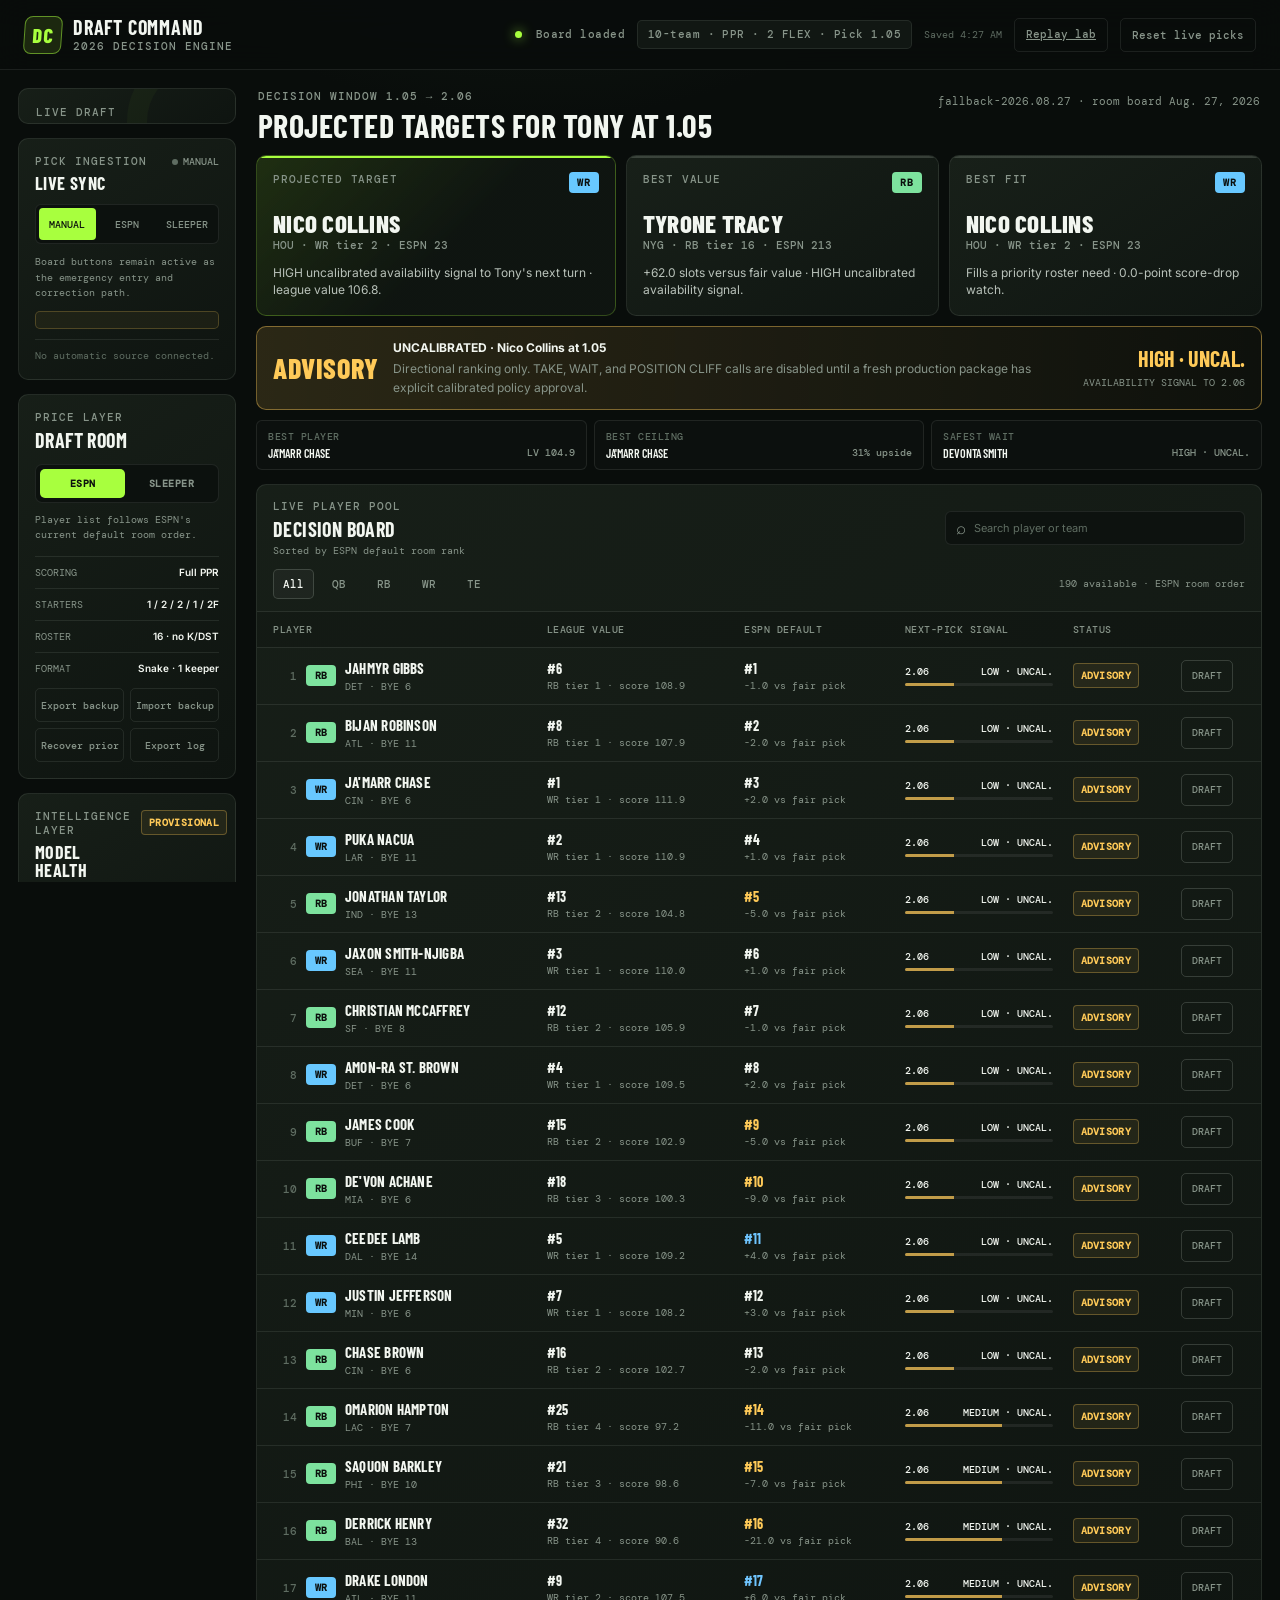
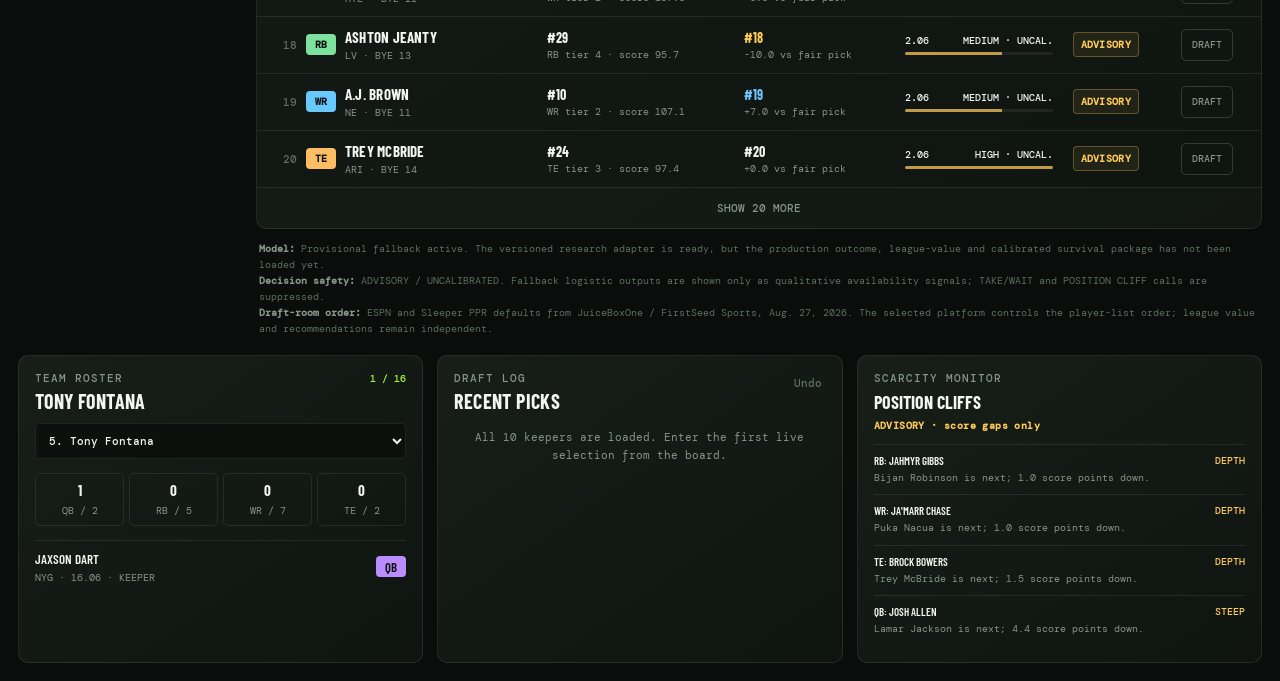
==== commit 836cc66b: "Add F5C advisory safe mode and draft audit logging" ====
--- a/fantasy-draft/index.html
+++ b/fantasy-draft/index.html
@@ -100,6 +100,7 @@
           <button class="ghost-btn" id="exportDraft" type="button">Export backup</button>
           <button class="ghost-btn" id="importDraft" type="button">Import backup</button>
           <button class="ghost-btn" id="recoverDraft" type="button">Recover prior</button>
+          <button class="ghost-btn" id="exportAuditLog" type="button">Export log</button>
           <input class="sr-only" id="importDraftFile" type="file" accept="application/json,.json">
         </div>
       </section>
@@ -178,8 +179,8 @@
                 <th>Player</th>
                 <th>League value</th>
                 <th id="platformHeader">ESPN price</th>
-                <th>Survives next pick</th>
-                <th>Call</th>
+                <th id="nextPickHeader">Next-pick signal</th>
+                <th id="callHeader">Status</th>
                 <th><span class="sr-only">Draft action</span></th>
               </tr>
             </thead>
--- a/fantasy-draft/styles.css
+++ b/fantasy-draft/styles.css
@@ -93,7 +93,6 @@
 .league-rules dt { color: var(--muted); font: 400 10px "DM Mono", monospace; text-transform: uppercase; }
 .league-rules dd { margin: 0; font-size: 10px; font-weight: 600; }
 .backup-actions { display: grid; grid-template-columns: 1fr 1fr; gap: 6px; margin-top: 13px; }
-.backup-actions #recoverDraft { grid-column: 1 / -1; }
 .backup-actions .ghost-btn { padding-inline: 4px; font-size: 10px; }
 .platform-note { margin: -4px 0 14px; color: var(--muted); font: 400 10px/1.45 "DM Mono", monospace; }
 .model-badge { padding: 5px 7px; border: 1px solid var(--line); border-radius: 4px; font: 600 10px "DM Mono", monospace; letter-spacing: .04em; text-transform: uppercase; }
@@ -133,6 +132,8 @@
 .pos-QB { background: var(--qb); }.pos-RB { background: var(--rb); }.pos-WR { background: var(--wr); }.pos-TE { background: var(--te); }
 
 .decision-strip { margin: 10px 0; min-height: 78px; border: 1px solid rgba(168,255,62,.26); background: linear-gradient(90deg, rgba(168,255,62,.1), rgba(168,255,62,.025)); border-radius: 10px; padding: 13px 16px; display: grid; grid-template-columns: auto 1fr auto; align-items: center; gap: 14px; }
+.decision-strip.uncalibrated { border-color: rgba(255,202,88,.42); background: linear-gradient(90deg, rgba(255,202,88,.14), rgba(255,202,88,.025)); }
+.decision-strip.uncalibrated .decision-call, .decision-strip.uncalibrated .decision-metric strong { color: var(--amber); }
 .decision-call { min-width: 64px; color: var(--green); font: 800 28px "Barlow Condensed", sans-serif; letter-spacing: .03em; }
 .decision-copy strong { display: block; font-size: 12px; margin-bottom: 3px; }
 .decision-copy span { color: var(--muted); font-size: 12px; }
@@ -174,12 +175,14 @@
 .survival-head { display: flex; justify-content: space-between; font: 500 10px "DM Mono", monospace; }
 .survival-bar { height: 3px; margin-top: 5px; background: rgba(255,255,255,.07); border-radius: 10px; overflow: hidden; }
 .survival-bar span { display: block; height: 100%; background: var(--green); }
+.survival-bar.uncalibrated span { background: var(--amber); opacity: .72; }
 .call-badge { display: inline-flex; align-items: center; gap: 4px; padding: 5px 7px; border-radius: 4px; font: 600 10px "DM Mono", monospace; letter-spacing: .03em; }
 .call-take { color: var(--green); background: var(--green-dim); }
 .call-wait { color: var(--amber); background: rgba(255,202,88,.1); }
 .call-value, .call-upside { color: #091116; background: #8fdcff; }
 .call-position-cliff { color: #160b04; background: #ff9f5a; }
 .call-fade-at-price { color: #fff; background: rgba(255,91,91,.68); }
+.call-advisory { color: var(--amber); border: 1px solid rgba(255,202,88,.3); background: rgba(255,202,88,.08); }
 .draft-btn { min-height: 32px; border: 1px solid var(--line-strong); background: transparent; color: var(--muted); padding: 6px 10px; border-radius: 5px; cursor: pointer; font: 500 10px "DM Mono", monospace; text-transform: uppercase; }
 .draft-btn:hover, .draft-btn:focus-visible { border-color: var(--green); color: var(--green); }
 .draft-btn:disabled { opacity: .35; cursor: default; }
@@ -198,7 +201,7 @@
 .roster-list, .history-list { display: flex; flex-direction: column; gap: 0; }
 .roster-row, .history-row { display: flex; align-items: center; justify-content: space-between; gap: 8px; padding: 8px 0; border-top: 1px solid var(--line); }
 .roster-row span, .history-row span { font: 600 13px "Barlow Condensed", sans-serif; text-transform: uppercase; }
-.roster-row small, .history-row small { color: var(--muted); font: 400 10px/1.35 "DM Mono", monospace; }
+.roster-row small, .history-row small { display: block; margin-top: 3px; color: var(--muted); font: 400 10px/1.35 "DM Mono", monospace; }
 .history-main { min-width: 0; flex: 1; }
 .history-actions { display: flex; align-items: center; gap: 5px; }
 .history-edit { border: 1px solid var(--line); border-radius: 4px; padding: 5px 6px; color: var(--muted); background: transparent; cursor: pointer; font: 500 10px "DM Mono", monospace; text-transform: uppercase; }
@@ -208,6 +211,7 @@
 .text-btn:disabled { color: var(--muted-2); cursor: default; }
 .history-list { max-height: 330px; overflow-y: auto; }
 .cliff-panel h2 { margin: 0 0 12px; font: 700 18px "Barlow Condensed", sans-serif; text-transform: uppercase; }
+.cliff-advisory { margin: -6px 0 12px; color: var(--amber); font: 600 10px "DM Mono", monospace; letter-spacing: .04em; }
 .cliff-player { padding: 9px 0; border-top: 1px solid var(--line); }
 .cliff-player strong { display: flex; align-items: center; justify-content: space-between; font: 600 11px "Barlow Condensed", sans-serif; text-transform: uppercase; }
 .cliff-player p { margin: 4px 0 0; color: var(--muted); font: 400 10px/1.45 "DM Mono", monospace; }
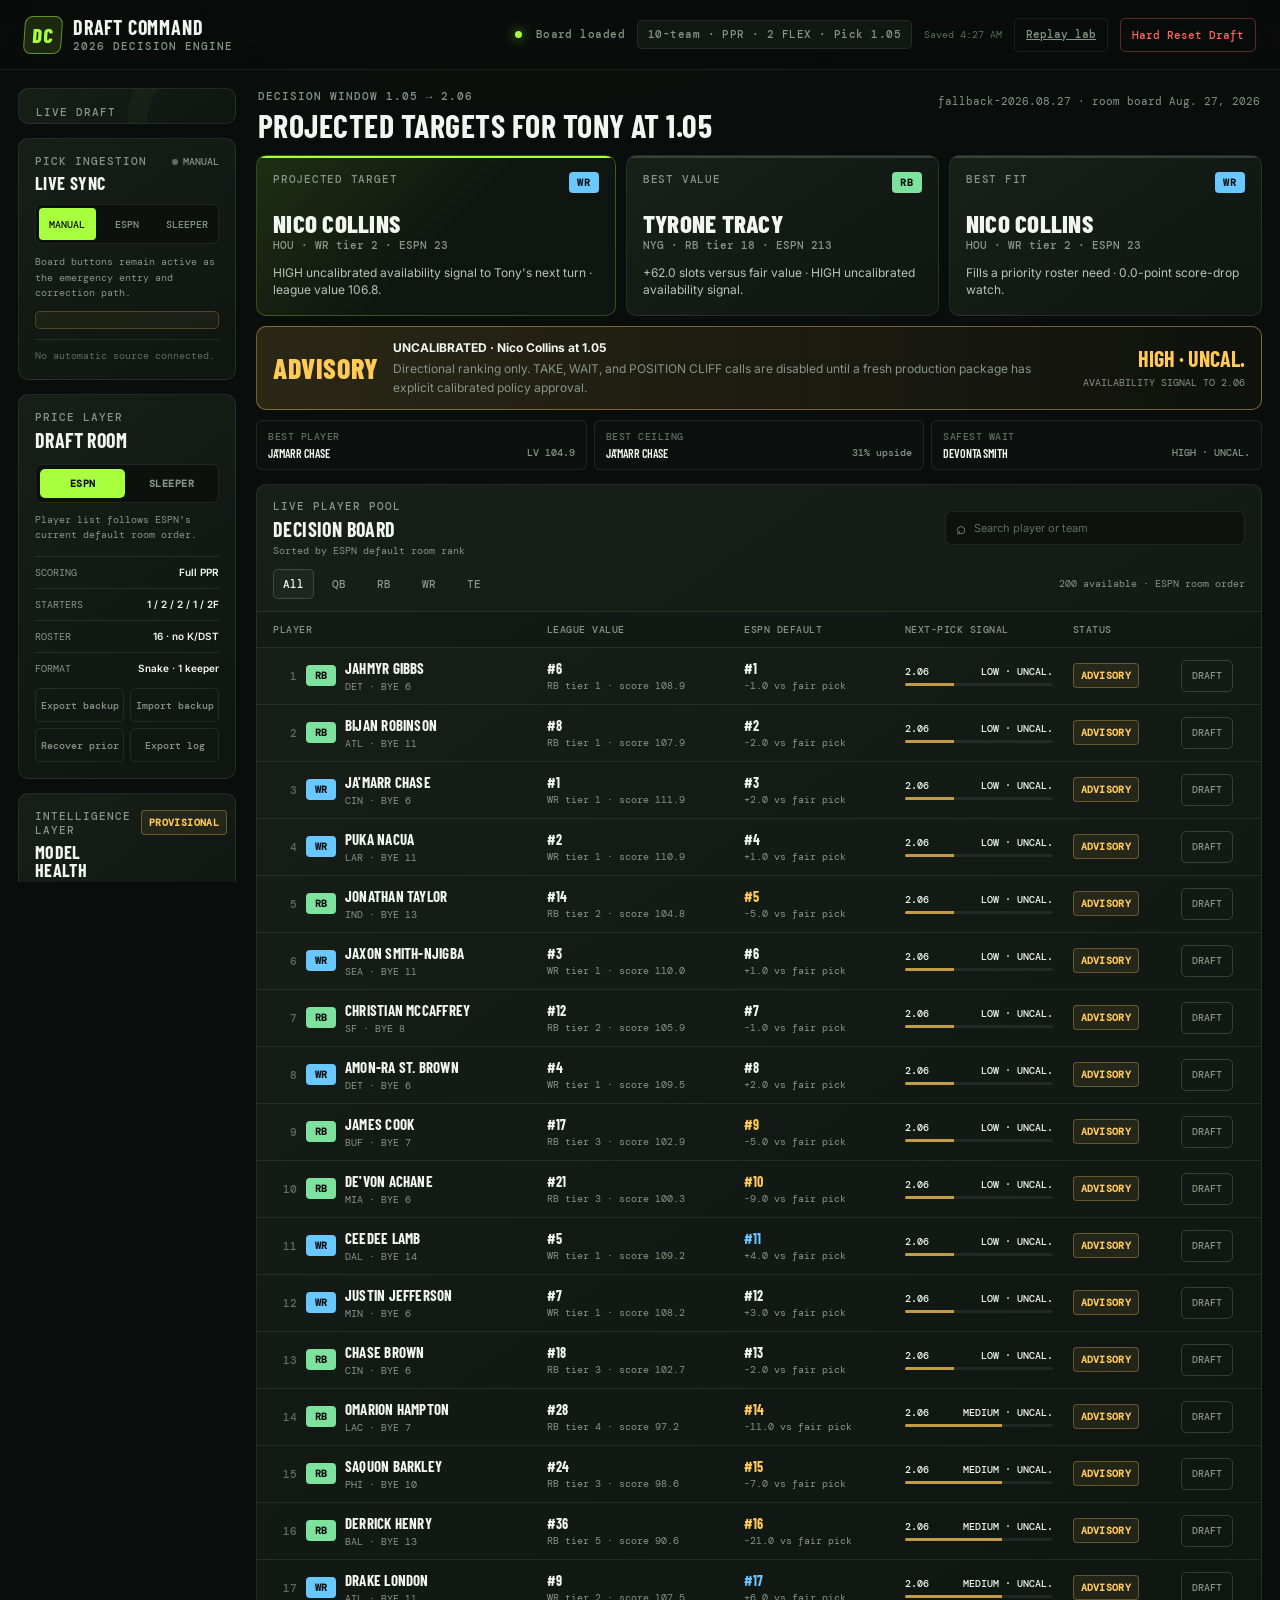
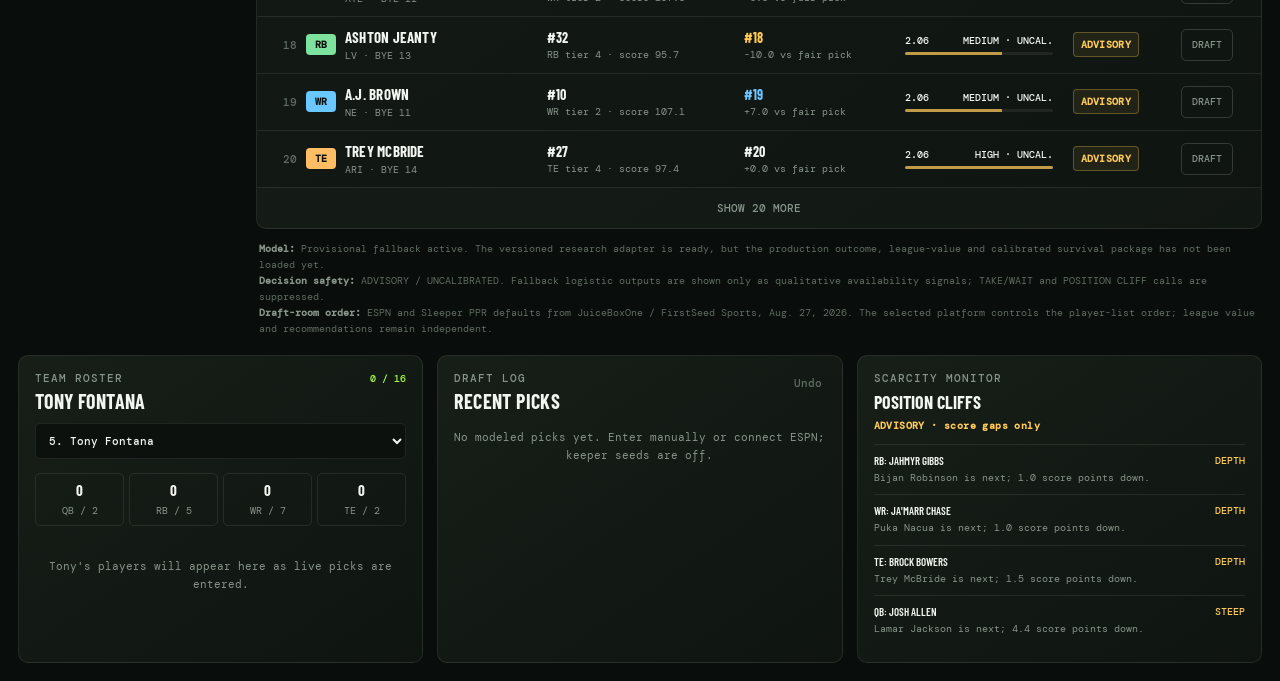
==== commit 02aaa7a1: "Release F5D source-safe ESPN draft state" ====
--- a/fantasy-draft/index.html
+++ b/fantasy-draft/index.html
@@ -22,7 +22,7 @@
       <span class="league-chip">10-team · PPR · 2 FLEX · Pick 1.05</span>
       <span class="save-status" id="saveStatus">Recovery ready</span>
       <a class="ghost-btn" href="./replay/">Replay lab</a>
-      <button class="ghost-btn" id="resetDraft" type="button">Reset live picks</button>
+      <button class="ghost-btn danger-outline" id="resetDraft" type="button">Hard Reset Draft</button>
     </div>
   </header>
 
@@ -56,7 +56,7 @@
           <p id="espnSyncMessage">Install the local bridge, then keep the ESPN draft room and Draft Command open in the same browser.</p>
           <div class="sync-actions">
             <a class="sync-download" href="./espn-sync-extension.zip" download>Download bridge</a>
-            <button class="ghost-btn" id="espnCheckBridge" type="button">Check connection</button>
+            <button class="ghost-btn" id="espnCheckBridge" type="button">Check / resume ESPN</button>
           </div>
           <details class="sync-help">
             <summary>One-time installation</summary>
@@ -66,6 +66,7 @@
               <li>Turn on <strong>Developer mode</strong>.</li>
               <li>Choose <strong>Load unpacked</strong> and select the unzipped folder.</li>
               <li>Open the ESPN draft room and this page.</li>
+              <li><strong>Hard Reset Draft</strong> clears every dynamic draft layer, starts a new bridge generation, pauses ESPN sync, and returns the app to Manual.</li>
             </ol>
           </details>
         </div>
@@ -122,6 +123,8 @@
         <div class="panel-heading compact">
           <div><p class="eyebrow">League setup</p><h2>Managers & keepers</h2></div>
         </div>
+        <button class="keeper-toggle" id="keeperToggle" type="button">Load ESPN keepers</button>
+        <p class="keeper-mode-note" id="keeperModeNote">Off by default.</p>
         <div class="keeper-list" id="keeperList"></div>
       </section>
 
@@ -141,6 +144,8 @@
         </div>
         <div class="snapshot-note" id="snapshotNote">Loading model</div>
       </div>
+
+      <section class="draft-alerts" id="draftAlerts" aria-live="polite" hidden></section>
 
       <section class="recommendation-grid" aria-label="Draft recommendations">
         <article class="recommend-card primary" id="bestOverallCard"></article>
--- a/fantasy-draft/styles.css
+++ b/fantasy-draft/styles.css
@@ -39,6 +39,8 @@
 .ghost-btn, .text-btn { border: 0; background: transparent; cursor: pointer; }
 .ghost-btn { min-height: 34px; padding: 8px 11px; color: var(--muted); border: 1px solid var(--line); border-radius: 5px; font: 500 11px "DM Mono", monospace; }
 .ghost-btn:hover, .ghost-btn:focus-visible { color: var(--text); border-color: var(--line-strong); }
+.danger-outline { color: var(--red); border-color: rgba(255,102,92,.35); }
+.danger-outline:hover, .danger-outline:focus-visible { color: #fff; border-color: var(--red); background: rgba(255,102,92,.1); }
 
 .app-shell { width: 100%; display: grid; grid-template-columns: 260px minmax(680px, 1fr) 300px; gap: 18px; padding: 18px; align-items: start; }
 .left-rail, .right-rail { display: flex; flex-direction: column; gap: 14px; position: sticky; top: 88px; }
@@ -104,7 +106,11 @@
 .model-stats dd { overflow: hidden; margin: 4px 0 0; color: var(--text); font: 600 10px "DM Mono", monospace; text-overflow: ellipsis; white-space: nowrap; }
 .model-copy { margin: 0; color: var(--muted); font: 400 10px/1.5 "DM Mono", monospace; }
 .keeper-list { display: flex; flex-direction: column; margin-top: 11px; }
+.keeper-toggle { width: 100%; min-height: 36px; margin-top: 10px; padding: 8px; border: 1px solid rgba(168,255,62,.28); border-radius: 5px; color: var(--green); background: var(--green-dim); cursor: pointer; font: 600 10px "DM Mono", monospace; text-transform: uppercase; }
+.keeper-toggle.active { color: var(--amber); border-color: rgba(255,202,88,.34); background: rgba(255,202,88,.07); }
+.keeper-mode-note { margin: 8px 0 0; color: var(--muted); font: 400 10px/1.5 "DM Mono", monospace; }
 .keeper-row { display: grid; grid-template-columns: minmax(0, 1fr) auto; gap: 6px; padding: 8px 0; border-top: 1px solid var(--line); }
+.keeper-row.inactive { opacity: .5; }
 .keeper-row strong, .keeper-row span { overflow: hidden; text-overflow: ellipsis; white-space: nowrap; }
 .keeper-row strong { display: block; font: 600 12px "Barlow Condensed", sans-serif; text-transform: uppercase; }
 .keeper-row small { display: block; margin-top: 2px; color: var(--muted); font: 400 10px "DM Mono", monospace; }
@@ -117,6 +123,16 @@
 
 .workspace-head { min-height: 52px; display: flex; justify-content: space-between; align-items: flex-start; gap: 16px; margin: 2px 2px 13px; }
 .workspace-head h1 { margin: 0; font: 700 clamp(24px, 2.5vw, 32px)/1 "Barlow Condensed", sans-serif; text-transform: uppercase; letter-spacing: .015em; }
+.draft-alerts { display: grid; gap: 7px; margin: 0 2px 13px; padding: 12px; border: 1px solid rgba(255,202,88,.32); border-radius: 7px; background: rgba(255,202,88,.06); }
+.draft-alerts[hidden] { display: none; }
+.draft-alerts > div:first-child { display: flex; flex-wrap: wrap; justify-content: space-between; gap: 5px 12px; }
+.draft-alerts > div:first-child strong { color: var(--amber); font: 700 12px "DM Mono", monospace; text-transform: uppercase; }
+.draft-alerts > div:first-child span { color: var(--muted); font: 400 10px/1.4 "DM Mono", monospace; }
+.draft-alert-row { display: flex; align-items: center; justify-content: space-between; gap: 12px; padding-top: 7px; border-top: 1px solid rgba(255,202,88,.15); }
+.draft-alert-row span strong, .draft-alert-row span small { display: block; }
+.draft-alert-row span strong { font: 600 12px "Barlow Condensed", sans-serif; text-transform: uppercase; }
+.draft-alert-row span small { margin-top: 2px; color: var(--muted); font: 400 10px/1.4 "DM Mono", monospace; }
+.draft-alert-row button { flex: 0 0 auto; min-height: 30px; padding: 6px 8px; border: 1px solid rgba(255,202,88,.3); border-radius: 4px; color: var(--amber); background: transparent; cursor: pointer; font: 600 10px "DM Mono", monospace; text-transform: uppercase; }
 .snapshot-note { color: var(--muted); font: 400 11px "DM Mono", monospace; white-space: nowrap; padding-top: 4px; }
 .snapshot-note strong { color: var(--text); }
 .recommendation-grid { display: grid; grid-template-columns: 1.15fr 1fr 1fr; gap: 10px; }
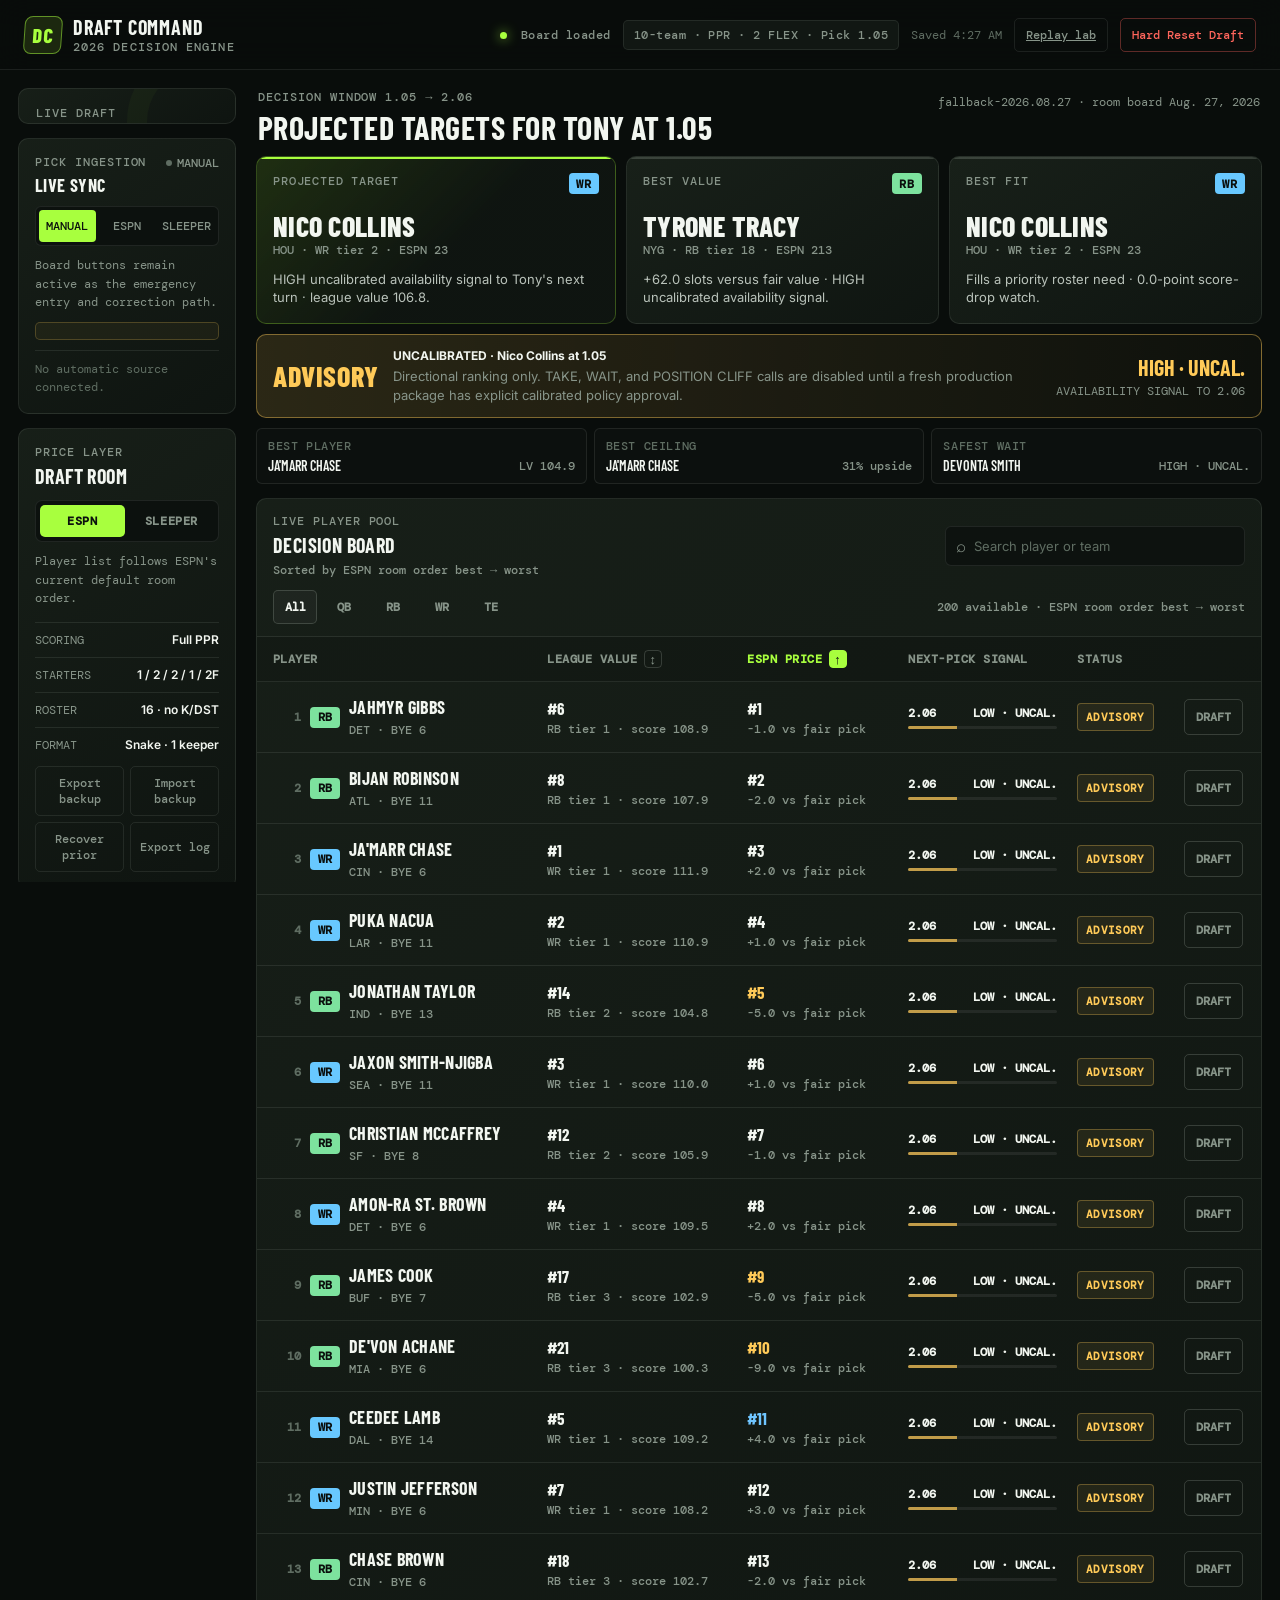
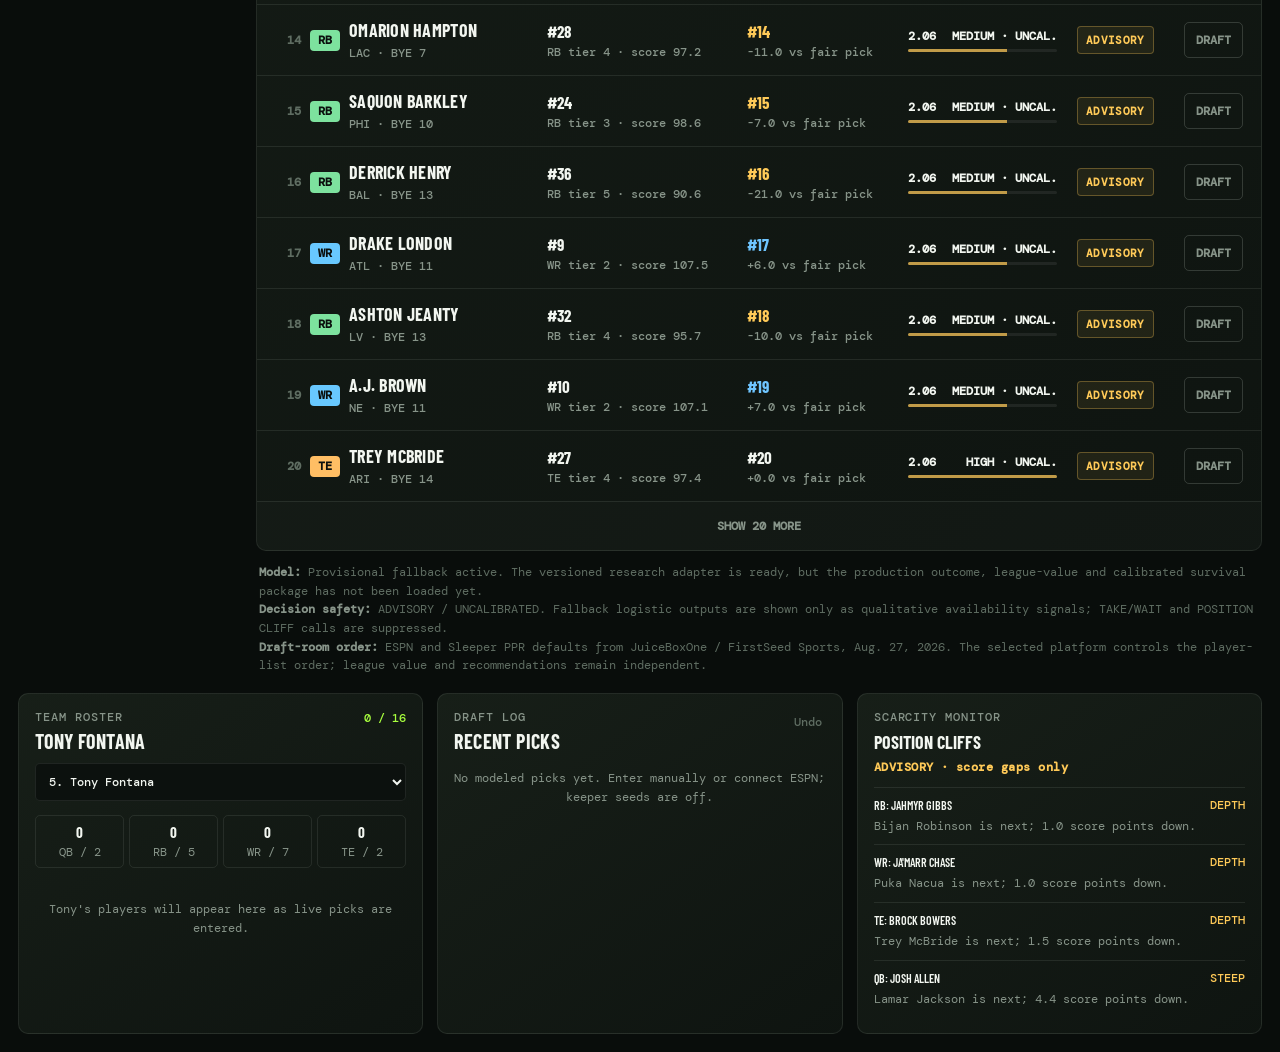
==== commit bfe0bfd0: "Make draft board sortable and easier to read" ====
--- a/fantasy-draft/index.html
+++ b/fantasy-draft/index.html
@@ -182,8 +182,16 @@
             <thead>
               <tr>
                 <th>Player</th>
-                <th>League value</th>
-                <th id="platformHeader">ESPN price</th>
+                <th id="leagueValueHeader" aria-sort="none">
+                  <button class="sort-header" id="leagueSortButton" data-board-sort="league" type="button">
+                    <span>League value</span><span class="sort-indicator" id="leagueSortIndicator" aria-hidden="true">↕</span>
+                  </button>
+                </th>
+                <th id="platformHeader" aria-sort="ascending">
+                  <button class="sort-header active" id="platformSortButton" data-board-sort="platform" type="button">
+                    <span id="platformHeaderLabel">ESPN price</span><span class="sort-indicator" id="platformSortIndicator" aria-hidden="true">↑</span>
+                  </button>
+                </th>
                 <th id="nextPickHeader">Next-pick signal</th>
                 <th id="callHeader">Status</th>
                 <th><span class="sr-only">Draft action</span></th>
--- a/fantasy-draft/styles.css
+++ b/fantasy-draft/styles.css
@@ -42,12 +42,12 @@
 .danger-outline { color: var(--red); border-color: rgba(255,102,92,.35); }
 .danger-outline:hover, .danger-outline:focus-visible { color: #fff; border-color: var(--red); background: rgba(255,102,92,.1); }
 
-.app-shell { width: 100%; display: grid; grid-template-columns: 260px minmax(680px, 1fr) 300px; gap: 18px; padding: 18px; align-items: start; }
+.app-shell { width: 100%; display: grid; grid-template-columns: 270px minmax(720px, 1fr) 320px; gap: 18px; padding: 18px; align-items: start; }
 .left-rail, .right-rail { display: flex; flex-direction: column; gap: 14px; position: sticky; top: 88px; }
 .left-rail { max-height: calc(100vh - 106px); padding-right: 2px; overflow-y: auto; scrollbar-width: thin; scrollbar-color: var(--line-strong) transparent; }
 .workspace { min-width: 0; }
 .panel { background: linear-gradient(145deg, rgba(24,32,25,.96), rgba(15,21,17,.96)); border: 1px solid var(--line); border-radius: 10px; }
-.eyebrow { margin: 0 0 6px; color: var(--muted); font: 500 11px/1.2 "DM Mono", monospace; letter-spacing: .09em; text-transform: uppercase; }
+.eyebrow { margin: 0 0 6px; color: var(--muted); font: 500 12px/1.25 "DM Mono", monospace; letter-spacing: .08em; text-transform: uppercase; }
 .panel-heading { display: flex; align-items: flex-start; justify-content: space-between; gap: 10px; }
 .panel-heading h2, .board-toolbar h2 { margin: 0; font: 700 20px/1 "Barlow Condensed", sans-serif; letter-spacing: .02em; text-transform: uppercase; }
 .panel-heading.compact h2 { font-size: 18px; }
@@ -60,7 +60,7 @@
 .clock-owner { min-height: 34px; font-size: 12px; font-weight: 600; }
 .progress-track { height: 3px; margin: 12px 0 9px; background: rgba(255,255,255,.06); border-radius: 10px; overflow: hidden; }
 .progress-track span { display: block; width: 0; height: 100%; background: var(--green); transition: width .25s ease; }
-.micro { margin: 0; color: var(--muted); font: 400 11px/1.5 "DM Mono", monospace; }
+.micro { margin: 0; color: var(--muted); font: 400 12px/1.55 "DM Mono", monospace; }
 
 .settings-panel, .sync-panel, .model-panel, .picks-panel, .keepers-panel, .roster-panel, .history-panel, .cliff-panel { padding: 16px; }
 .sync-state { display: inline-flex; align-items: center; gap: 5px; color: var(--muted); font: 500 10px "DM Mono", monospace; text-transform: uppercase; }
@@ -164,45 +164,51 @@
 
 .board-panel { overflow: hidden; }
 .board-toolbar { display: flex; align-items: center; justify-content: space-between; gap: 14px; padding: 15px 16px 12px; }
-.board-order-note { margin: 5px 0 0; color: var(--muted); font: 400 10px "DM Mono", monospace; }
+.board-order-note { margin: 7px 0 0; color: var(--muted); font: 500 12px "DM Mono", monospace; }
 .search-box { width: min(300px, 45%); min-width: 180px; display: flex; align-items: center; gap: 8px; border: 1px solid var(--line); background: #0d120f; border-radius: 6px; padding: 0 10px; }
 .search-box span { color: var(--muted); font-size: 17px; }
-.search-box input { width: 100%; border: 0; outline: 0; color: var(--text); background: transparent; padding: 9px 0; font-size: 11px; }
+.search-box input { width: 100%; border: 0; outline: 0; color: var(--text); background: transparent; padding: 11px 0; font-size: 13px; }
 .search-box input::placeholder { color: var(--muted-2); }
 .filter-row { display: flex; align-items: center; gap: 5px; padding: 0 16px 12px; border-bottom: 1px solid var(--line); }
-.filter-btn { min-width: 40px; min-height: 30px; padding: 5px 9px; border: 1px solid transparent; background: transparent; color: var(--muted); border-radius: 5px; cursor: pointer; font: 500 11px "DM Mono", monospace; }
+.filter-btn { min-width: 44px; min-height: 34px; padding: 7px 10px; border: 1px solid transparent; background: transparent; color: var(--muted); border-radius: 5px; cursor: pointer; font: 600 12px "DM Mono", monospace; }
 .filter-btn:hover, .filter-btn.active { color: var(--text); border-color: var(--line-strong); background: rgba(255,255,255,.035); }
-.board-count { margin-left: auto; color: var(--muted); font: 400 10px "DM Mono", monospace; }
+.board-count { margin-left: auto; color: var(--muted); font: 500 12px "DM Mono", monospace; }
 .table-wrap { overflow-x: auto; }
 table { width: 100%; border-collapse: collapse; min-width: 820px; }
-th { padding: 11px 10px; color: var(--muted); background: rgba(0,0,0,.14); text-align: left; font: 500 10px "DM Mono", monospace; letter-spacing: .05em; text-transform: uppercase; }
+th { padding: 13px 10px; color: var(--muted); background: rgba(0,0,0,.14); text-align: left; font: 600 12px "DM Mono", monospace; letter-spacing: .04em; text-transform: uppercase; }
+.sort-header { display: inline-flex; align-items: center; gap: 7px; min-height: 30px; margin: -7px -6px; padding: 7px 6px; border: 0; border-radius: 4px; color: var(--muted); background: transparent; cursor: pointer; font: inherit; letter-spacing: inherit; text-transform: inherit; }
+.sort-header:hover, .sort-header:focus-visible { color: var(--text); background: rgba(255,255,255,.045); outline: 1px solid var(--line-strong); }
+.sort-header.active { color: var(--green); }
+.sort-indicator { display: inline-grid; width: 18px; height: 18px; place-items: center; border: 1px solid var(--line-strong); border-radius: 4px; color: var(--muted); font: 700 13px/1 "DM Mono", monospace; }
+.sort-header.active .sort-indicator { color: #0c110e; border-color: var(--green); background: var(--green); }
 th:first-child, td:first-child { padding-left: 16px; }
-td { padding: 11px 10px; border-top: 1px solid var(--line); vertical-align: middle; }
+td { padding: 14px 10px; border-top: 1px solid var(--line); vertical-align: middle; }
 tbody tr { transition: background .12s ease; }
 tbody tr:hover { background: rgba(255,255,255,.025); }
 .player-cell { display: flex; align-items: center; gap: 9px; }
-.rank-num { width: 24px; color: var(--muted-2); text-align: right; font: 500 11px "DM Mono", monospace; }
-.player-name { display: block; font: 700 15px "Barlow Condensed", sans-serif; letter-spacing: .015em; text-transform: uppercase; }
-.player-meta { display: block; margin-top: 3px; color: var(--muted); font: 400 10px "DM Mono", monospace; }
-.metric-main { display: block; font: 700 14px "Barlow Condensed", sans-serif; }
-.metric-sub { display: block; margin-top: 2px; color: var(--muted); font: 400 10px "DM Mono", monospace; }
+.rank-num { width: 28px; color: var(--muted-2); text-align: right; font: 600 12px "DM Mono", monospace; }
+.player-name { display: block; font: 700 18px "Barlow Condensed", sans-serif; letter-spacing: .015em; text-transform: uppercase; }
+.player-meta { display: block; margin-top: 4px; color: var(--muted); font: 500 12px "DM Mono", monospace; }
+.metric-main { display: block; font: 700 17px "Barlow Condensed", sans-serif; }
+.metric-sub { display: block; margin-top: 3px; color: var(--muted); font: 500 12px "DM Mono", monospace; }
 .value-positive { color: var(--blue); }.value-negative { color: var(--amber); }
 .survival { min-width: 105px; }
-.survival-head { display: flex; justify-content: space-between; font: 500 10px "DM Mono", monospace; }
+.survival-head { display: flex; justify-content: space-between; font: 600 12px "DM Mono", monospace; }
 .survival-bar { height: 3px; margin-top: 5px; background: rgba(255,255,255,.07); border-radius: 10px; overflow: hidden; }
 .survival-bar span { display: block; height: 100%; background: var(--green); }
 .survival-bar.uncalibrated span { background: var(--amber); opacity: .72; }
-.call-badge { display: inline-flex; align-items: center; gap: 4px; padding: 5px 7px; border-radius: 4px; font: 600 10px "DM Mono", monospace; letter-spacing: .03em; }
+.call-badge { display: inline-flex; align-items: center; gap: 4px; padding: 6px 8px; border-radius: 4px; font: 700 11px "DM Mono", monospace; letter-spacing: .03em; }
 .call-take { color: var(--green); background: var(--green-dim); }
 .call-wait { color: var(--amber); background: rgba(255,202,88,.1); }
 .call-value, .call-upside { color: #091116; background: #8fdcff; }
 .call-position-cliff { color: #160b04; background: #ff9f5a; }
 .call-fade-at-price { color: #fff; background: rgba(255,91,91,.68); }
 .call-advisory { color: var(--amber); border: 1px solid rgba(255,202,88,.3); background: rgba(255,202,88,.08); }
-.draft-btn { min-height: 32px; border: 1px solid var(--line-strong); background: transparent; color: var(--muted); padding: 6px 10px; border-radius: 5px; cursor: pointer; font: 500 10px "DM Mono", monospace; text-transform: uppercase; }
+.draft-btn { min-height: 36px; border: 1px solid var(--line-strong); background: transparent; color: var(--muted); padding: 7px 11px; border-radius: 5px; cursor: pointer; font: 600 12px "DM Mono", monospace; text-transform: uppercase; }
 .draft-btn:hover, .draft-btn:focus-visible { border-color: var(--green); color: var(--green); }
 .draft-btn:disabled { opacity: .35; cursor: default; }
-.load-more { width: 100%; padding: 13px; border: 0; border-top: 1px solid var(--line); color: var(--muted); background: rgba(255,255,255,.012); cursor: pointer; font: 500 11px "DM Mono", monospace; text-transform: uppercase; }
+.load-more { width: 100%; padding: 16px; border: 0; border-top: 1px solid var(--line); color: var(--muted); background: rgba(255,255,255,.012); cursor: pointer; font: 600 12px "DM Mono", monospace; text-transform: uppercase; }
+
 .load-more:hover { color: var(--text); background: rgba(255,255,255,.025); }
 .source-note { margin: 12px 3px 0; color: var(--muted-2); font: 400 10px/1.6 "DM Mono", monospace; }
 .source-note strong { color: var(--muted); }
@@ -255,7 +261,26 @@
 .dialog-actions { display: grid; grid-template-columns: auto auto 1fr auto; gap: 7px; margin-top: 15px; }
 .danger-btn { min-height: 34px; padding: 8px 9px; border: 1px solid rgba(255,102,92,.28); border-radius: 5px; color: var(--red); background: rgba(255,102,92,.06); cursor: pointer; font: 500 10px "DM Mono", monospace; text-transform: uppercase; }
 
-@media (max-width: 1320px) {
+/* Draft-day readability: raise utility copy without changing the established shell. */
+.brand small, .status-dot, .league-chip, .save-status, .ghost-btn, .snapshot-note, .pick-display small,
+.sync-state, .sync-tab, .sync-view p, .sync-actions .ghost-btn, .sync-download, .sync-primary,
+.sync-help, .sync-input span, .sync-input input, .sync-issues strong, .sync-issues span,
+.sync-issues small, .sync-foot, .platform-btn, .league-rules dt, .league-rules dd,
+.backup-actions .ghost-btn, .platform-note, .model-badge, .model-stats dt, .model-stats dd,
+.model-copy, .keeper-toggle, .keeper-mode-note, .keeper-row small, .keeper-round, .pick-token,
+.draft-alerts > div:first-child span, .draft-alert-row span small, .draft-alert-row button,
+.rec-label, .rec-meta, .pos-pill, .decision-metric small, .lens-card span, .lens-card small,
+.roster-count, .manager-picker select, .need-box small, .roster-row small, .history-row small,
+.history-edit, .empty-state, .text-btn, .cliff-advisory, .cliff-player strong, .cliff-player p, .cliff-severity,
+.source-note, .toast, .dialog-copy, .dialog-search span, .replacement-option small, .danger-btn { font-size: 12px; }
+.sync-view p, .sync-help, .sync-foot, .model-copy, .keeper-mode-note, .platform-note,
+.draft-alert-row span small, .roster-row small, .history-row small, .cliff-player p, .source-note { line-height: 1.55; }
+.clock-owner, .rec-reason, .decision-copy span { font-size: 13px; }
+.rec-name { font-size: 28px; }
+.lens-card strong, .keeper-row strong { font-size: 14px; }
+.roster-row span, .history-row span { font-size: 15px; }
+
+@media (max-width: 1480px) {
   .app-shell { grid-template-columns: 220px minmax(620px, 1fr); }
   .right-rail { position: static; grid-column: 1 / -1; display: grid; grid-template-columns: 1fr 1fr 1fr; }
 }
@@ -269,7 +294,7 @@
   .right-rail { display: grid; grid-template-columns: 1fr; margin-top: 14px; }
 }
 @media (max-width: 580px) {
-  .brand small { display: none; }.topbar { height: 60px; }.ghost-btn { font-size: 10px; }
+  .brand small { display: none; }.topbar { height: 60px; }.ghost-btn { font-size: 12px; }
   .left-rail { grid-template-columns: 1fr; }
   .workspace-head { display: block; }.snapshot-note { margin-top: 8px; }
   .decision-strip { grid-template-columns: auto 1fr; }.decision-metric { grid-column: 1 / -1; text-align: left; }
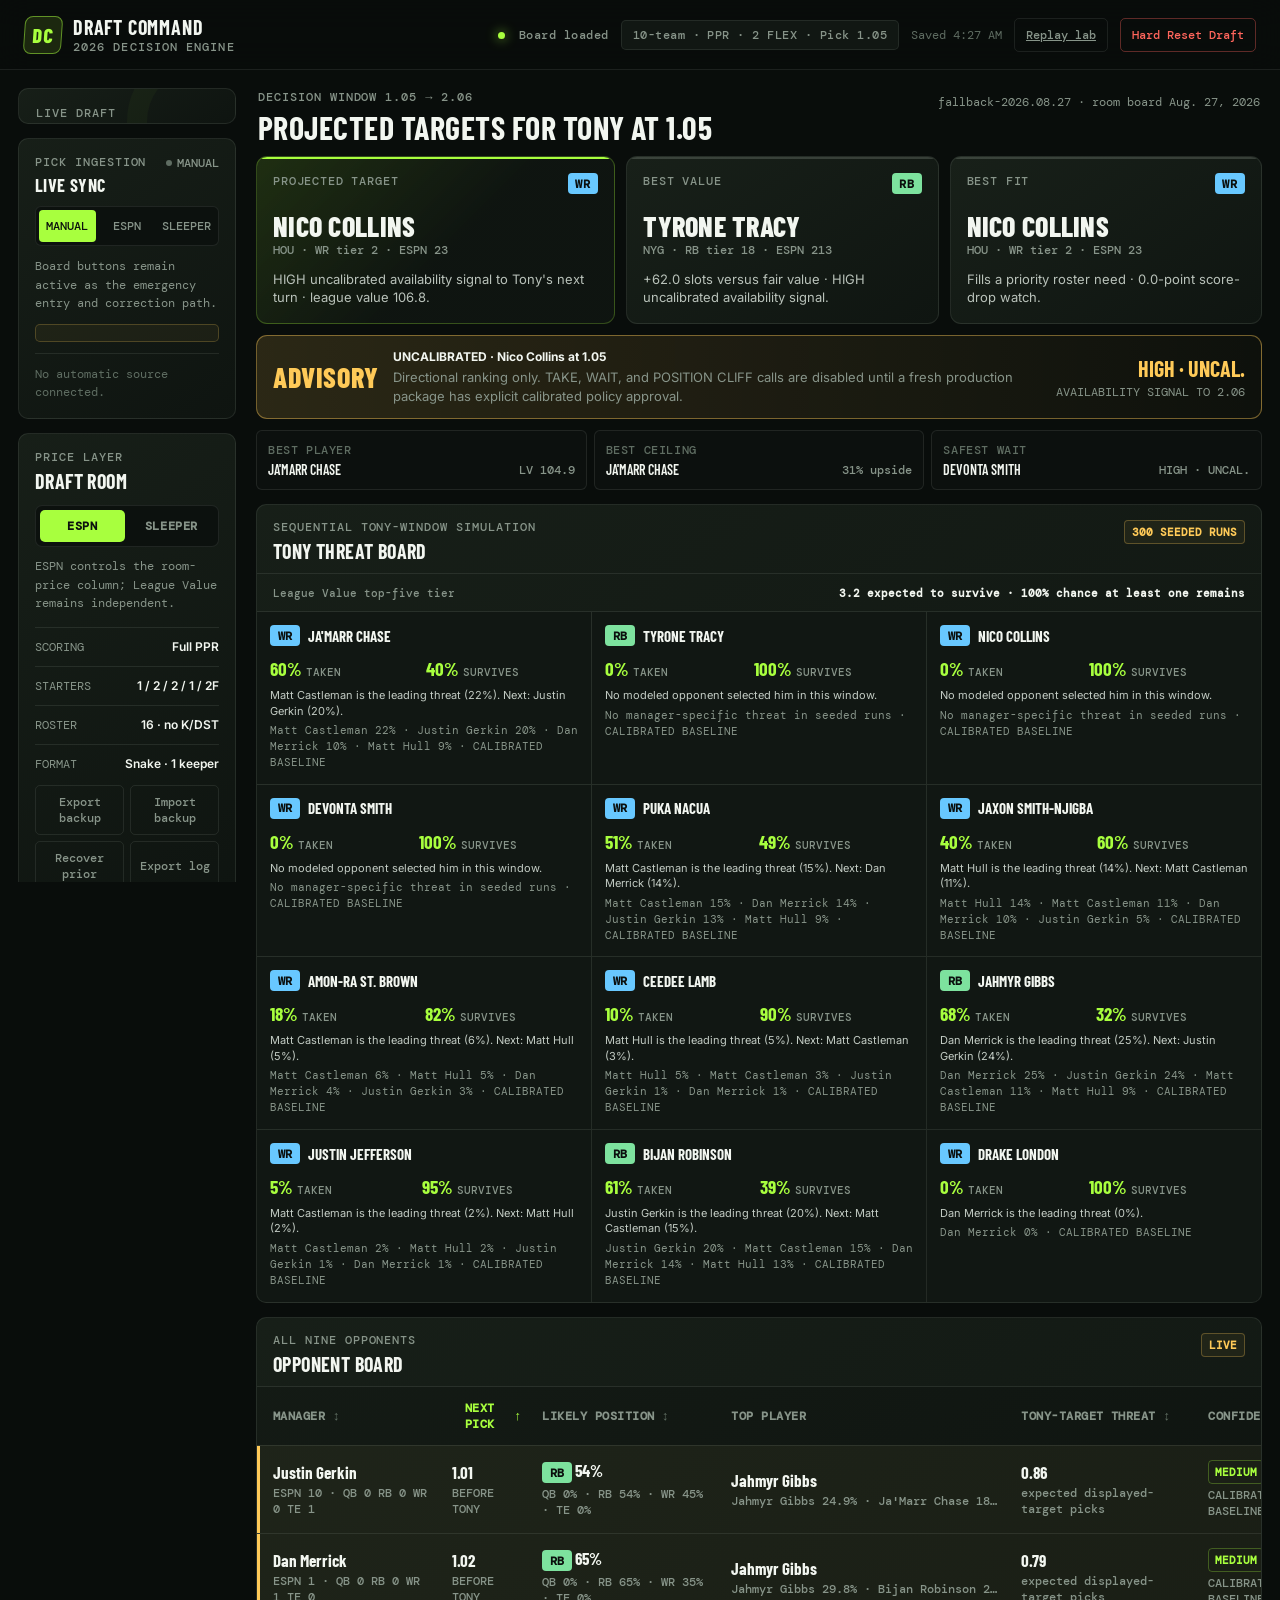
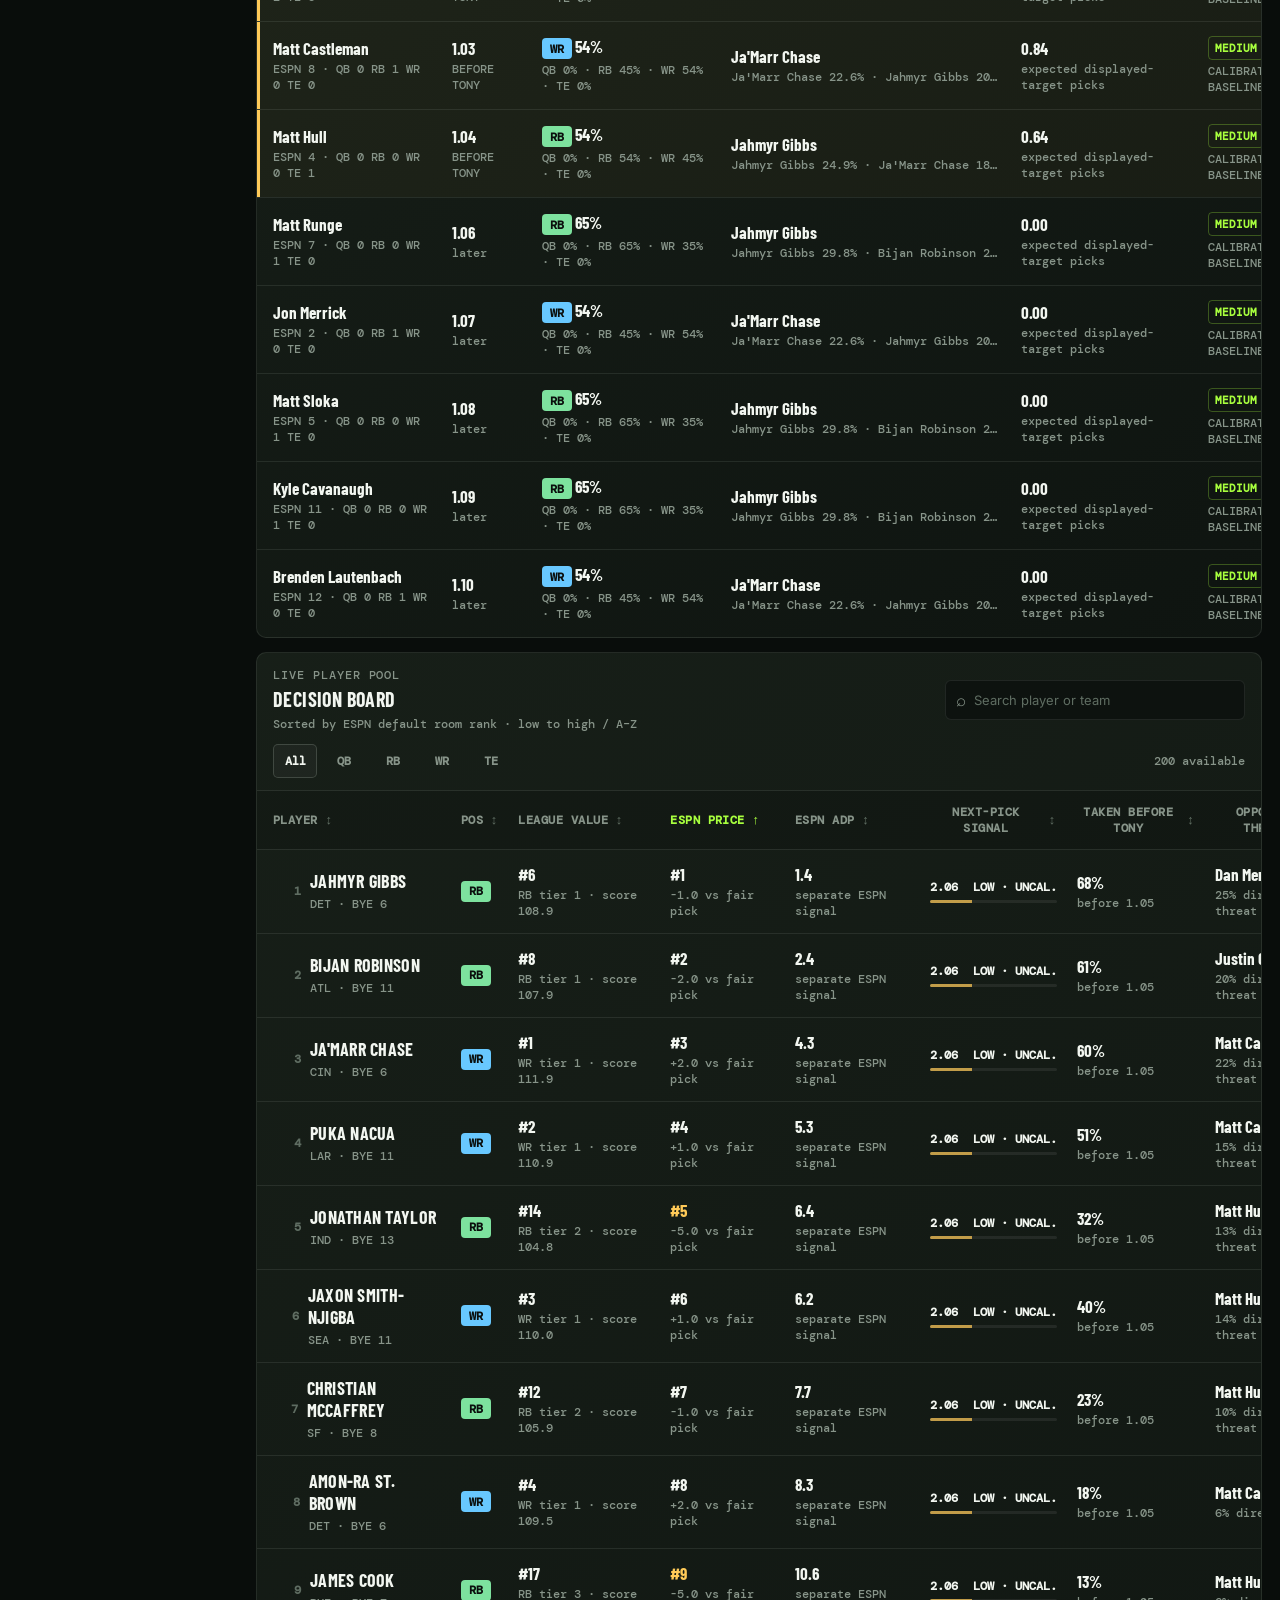
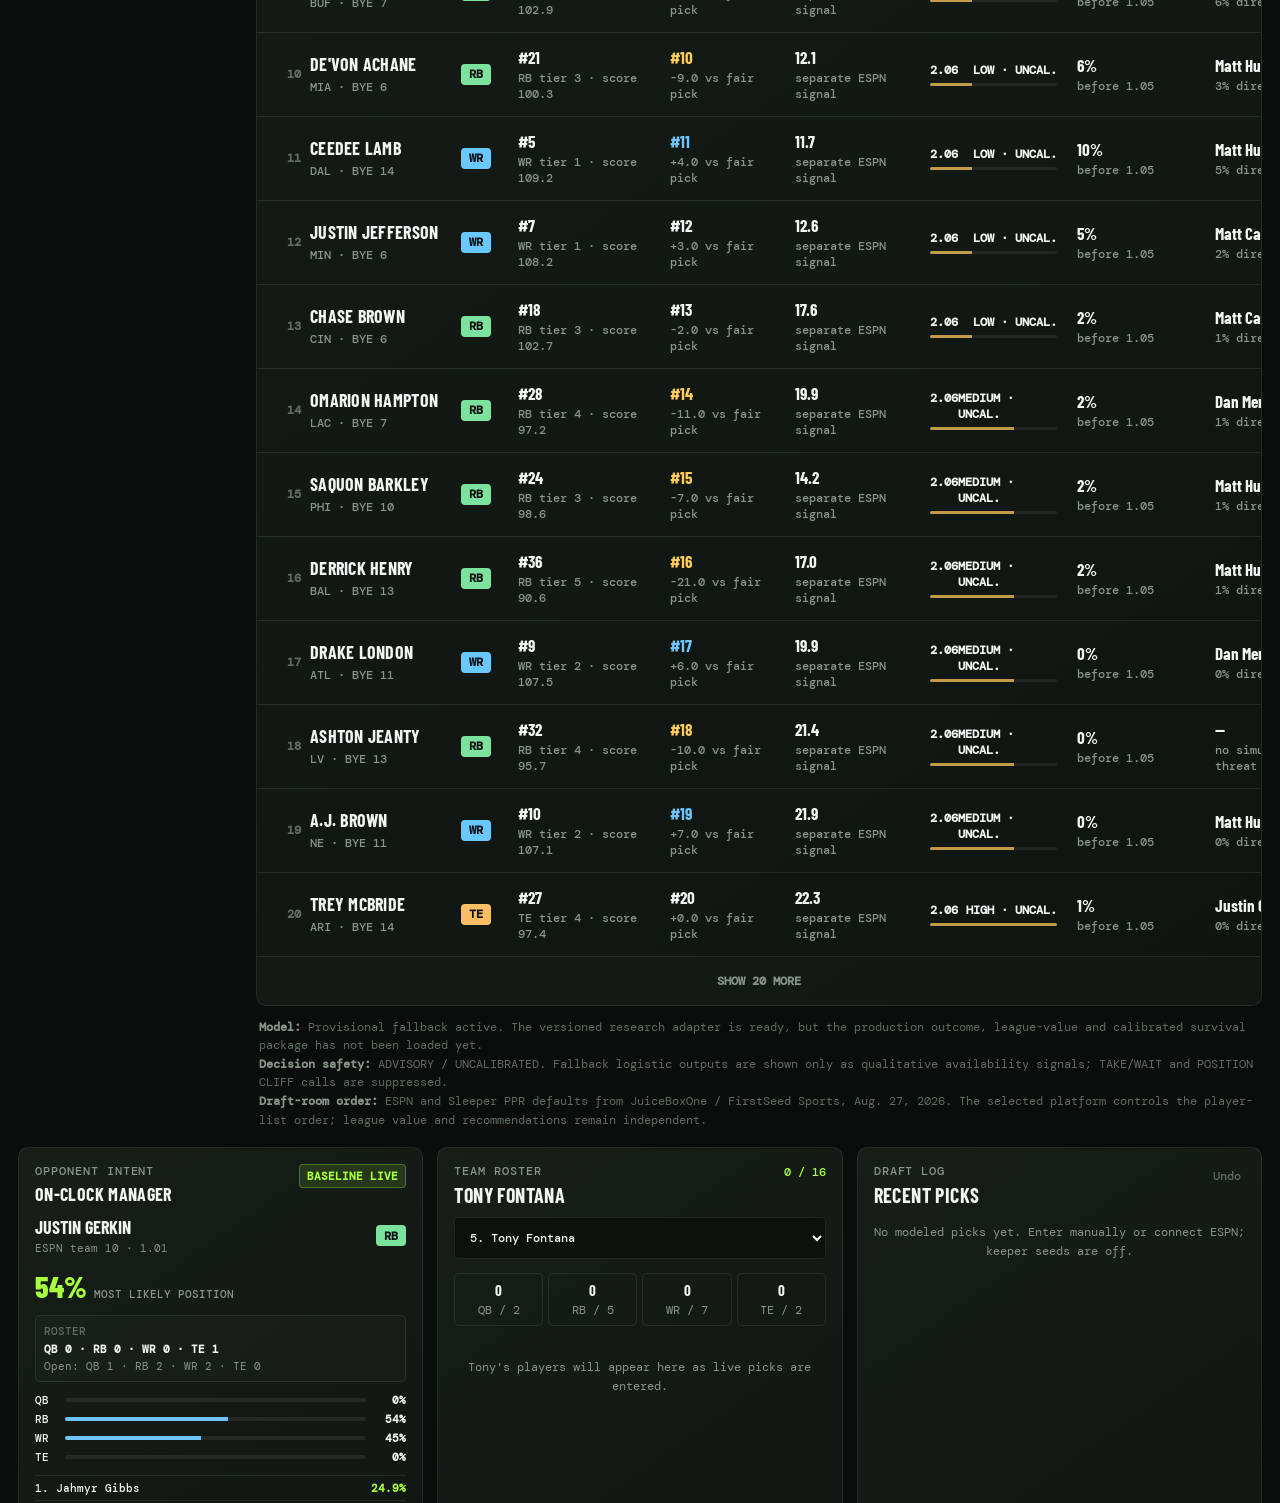
==== commit 39f9df30: "Integrate validated Opponent Intent runtime" ====
--- a/fantasy-draft/index.html
+++ b/fantasy-draft/index.html
@@ -157,6 +157,43 @@
 
       <section class="decision-lenses" id="decisionLenses" aria-label="Additional decision lenses"></section>
 
+      <section class="panel threat-panel" aria-labelledby="threatBoardTitle">
+        <div class="intelligence-heading">
+          <div>
+            <p class="eyebrow">Sequential Tony-window simulation</p>
+            <h2 id="threatBoardTitle">Tony Threat Board</h2>
+          </div>
+          <span class="intent-status" id="threatBoardStatus">Loading model</span>
+        </div>
+        <div class="tier-survival" id="tierSurvival"></div>
+        <div class="threat-grid" id="threatBoard" aria-live="polite"></div>
+      </section>
+
+      <section class="panel opponent-board-panel" aria-labelledby="opponentBoardTitle">
+        <div class="intelligence-heading">
+          <div>
+            <p class="eyebrow">All nine opponents</p>
+            <h2 id="opponentBoardTitle">Opponent Board</h2>
+          </div>
+          <span class="intent-status" id="opponentBoardStatus">Loading model</span>
+        </div>
+        <div class="table-wrap">
+          <table class="opponent-table">
+            <thead>
+              <tr>
+                <th><button class="sort-header" data-opponent-sort="manager" type="button">Manager</button></th>
+                <th><button class="sort-header" data-opponent-sort="nextPick" type="button">Next pick</button></th>
+                <th><button class="sort-header" data-opponent-sort="position" type="button">Likely position</button></th>
+                <th>Top player</th>
+                <th><button class="sort-header" data-opponent-sort="threat" type="button">Tony-target threat</button></th>
+                <th><button class="sort-header" data-opponent-sort="confidence" type="button">Confidence</button></th>
+              </tr>
+            </thead>
+            <tbody id="opponentBoard"></tbody>
+          </table>
+        </div>
+      </section>
+
       <section class="panel board-panel">
         <div class="board-toolbar">
           <div>
@@ -181,18 +218,14 @@
           <table>
             <thead>
               <tr>
-                <th>Player</th>
-                <th id="leagueValueHeader" aria-sort="none">
-                  <button class="sort-header" id="leagueSortButton" data-board-sort="league" type="button">
-                    <span>League value</span><span class="sort-indicator" id="leagueSortIndicator" aria-hidden="true">↕</span>
-                  </button>
-                </th>
-                <th id="platformHeader" aria-sort="ascending">
-                  <button class="sort-header active" id="platformSortButton" data-board-sort="platform" type="button">
-                    <span id="platformHeaderLabel">ESPN price</span><span class="sort-indicator" id="platformSortIndicator" aria-hidden="true">↑</span>
-                  </button>
-                </th>
-                <th id="nextPickHeader">Next-pick signal</th>
+                <th><button class="sort-header" data-board-sort="name" type="button">Player</button></th>
+                <th><button class="sort-header" data-board-sort="position" type="button">Pos</button></th>
+                <th id="leagueValueHeader" aria-sort="none"><button class="sort-header" id="leagueSortButton" data-board-sort="leagueValue" type="button">League value</button></th>
+                <th><button class="sort-header" id="platformHeader" data-board-sort="espnPrice" type="button">ESPN price</button></th>
+                <th><button class="sort-header" id="espnAdpHeader" data-board-sort="espnAdp" type="button">ESPN ADP</button></th>
+                <th><button class="sort-header" id="nextPickHeader" data-board-sort="survival" type="button">Next-pick signal</button></th>
+                <th><button class="sort-header" id="takenBeforeTonyHeader" data-board-sort="taken" type="button">Taken before Tony</button></th>
+                <th><button class="sort-header" id="opponentThreatHeader" data-board-sort="threat" type="button">Opponent threat</button></th>
                 <th id="callHeader">Status</th>
                 <th><span class="sr-only">Draft action</span></th>
               </tr>
@@ -207,6 +240,14 @@
     </section>
 
     <aside class="right-rail">
+      <section class="panel intent-clock-panel">
+        <div class="panel-heading compact">
+          <div><p class="eyebrow">Opponent Intent</p><h2>On-Clock Manager</h2></div>
+          <span class="intent-status" id="opponentIntentStatus">Loading</span>
+        </div>
+        <div id="onClockManagerCard" aria-live="polite"></div>
+      </section>
+
       <section class="panel roster-panel">
         <div class="panel-heading">
           <div><p class="eyebrow">Team roster</p><h2 id="rosterManagerName">Tony Fontana</h2></div>
@@ -256,7 +297,9 @@
   <div class="toast" id="toast" role="status" aria-live="polite"></div>
   <script src="./data/players.js"></script>
   <script src="./data/model-package.js"></script>
+  <script src="./data/opponent-intent-package.js"></script>
   <script src="./model/model-adapter.js"></script>
+  <script src="./model/opponent-intent.js"></script>
   <script src="./app.js"></script>
   <script src="./sync.js"></script>
 </body>
--- a/fantasy-draft/styles.css
+++ b/fantasy-draft/styles.css
@@ -33,9 +33,9 @@
 .brand small { display: block; margin-top: 4px; color: var(--muted); font: 500 11px/1 "DM Mono", monospace; letter-spacing: .09em; text-transform: uppercase; }
 .topbar-meta { display: flex; align-items: center; gap: 12px; }
 .status-dot, .league-chip { color: var(--muted); font: 500 11px/1 "DM Mono", monospace; letter-spacing: .04em; }
-.save-status { color: var(--muted-2); font: 400 10px/1 "DM Mono", monospace; white-space: nowrap; }
+.save-status { color: var(--muted-2); font: 400 11px/1 "DM Mono", monospace; white-space: nowrap; }
 .status-dot i { width: 7px; height: 7px; display: inline-block; margin-right: 6px; border-radius: 50%; background: var(--green); box-shadow: 0 0 12px rgba(168,255,62,.8); }
-.league-chip { padding: 8px 10px; border-radius: 5px; border: 1px solid var(--line); background: var(--surface); }
+.league-chip { padding: 8px 11px; border-radius: 5px; border: 1px solid var(--line); background: var(--surface); }
 .ghost-btn, .text-btn { border: 0; background: transparent; cursor: pointer; }
 .ghost-btn { min-height: 34px; padding: 8px 11px; color: var(--muted); border: 1px solid var(--line); border-radius: 5px; font: 500 11px "DM Mono", monospace; }
 .ghost-btn:hover, .ghost-btn:focus-visible { color: var(--text); border-color: var(--line-strong); }
@@ -54,67 +54,67 @@
 
 .on-clock-panel { padding: 17px; overflow: hidden; position: relative; }
 .on-clock-panel::after { content: ""; width: 110px; height: 110px; border: 20px solid rgba(168,255,62,.035); border-radius: 50%; position: absolute; right: -42px; top: -42px; }
-.pick-display { display: flex; align-items: end; gap: 9px; margin: 5px 0 8px; }
+.pick-display { display: flex; align-items: end; gap: 11px; margin: 5px 0 8px; }
 .pick-display span { color: var(--green); font: 800 42px/.9 "Barlow Condensed", sans-serif; letter-spacing: -.02em; }
 .pick-display small { color: var(--muted); font: 500 11px "DM Mono", monospace; padding-bottom: 3px; }
 .clock-owner { min-height: 34px; font-size: 12px; font-weight: 600; }
-.progress-track { height: 3px; margin: 12px 0 9px; background: rgba(255,255,255,.06); border-radius: 10px; overflow: hidden; }
+.progress-track { height: 3px; margin: 12px 0 11px; background: rgba(255,255,255,.06); border-radius: 11px; overflow: hidden; }
 .progress-track span { display: block; width: 0; height: 100%; background: var(--green); transition: width .25s ease; }
 .micro { margin: 0; color: var(--muted); font: 400 12px/1.55 "DM Mono", monospace; }
 
-.settings-panel, .sync-panel, .model-panel, .picks-panel, .keepers-panel, .roster-panel, .history-panel, .cliff-panel { padding: 16px; }
-.sync-state { display: inline-flex; align-items: center; gap: 5px; color: var(--muted); font: 500 10px "DM Mono", monospace; text-transform: uppercase; }
+.settings-panel, .sync-panel, .model-panel, .picks-panel, .keepers-panel, .roster-panel, .history-panel, .cliff-panel, .intent-clock-panel { padding: 16px; }
+.sync-state { display: inline-flex; align-items: center; gap: 5px; color: var(--muted); font: 500 11px "DM Mono", monospace; text-transform: uppercase; }
 .sync-state i { width: 6px; height: 6px; border-radius: 50%; background: var(--muted-2); }
 .sync-live { color: var(--green); }.sync-live i { background: var(--green); box-shadow: 0 0 8px rgba(168,255,62,.7); }
 .sync-waiting { color: var(--amber); }.sync-waiting i { background: var(--amber); }
 .sync-error { color: var(--red); }.sync-error i { background: var(--red); }
-.sync-tabs { display: grid; grid-template-columns: repeat(3, 1fr); gap: 3px; margin: 12px 0 10px; padding: 3px; border: 1px solid var(--line); border-radius: 6px; background: #0c110e; }
-.sync-tab { min-height: 32px; padding: 7px 2px; border: 0; border-radius: 4px; color: var(--muted); background: transparent; cursor: pointer; font: 500 10px "DM Mono", monospace; text-transform: uppercase; }
+.sync-tabs { display: grid; grid-template-columns: repeat(3, 1fr); gap: 3px; margin: 12px 0 11px; padding: 3px; border: 1px solid var(--line); border-radius: 6px; background: #0c110e; }
+.sync-tab { min-height: 32px; padding: 7px 2px; border: 0; border-radius: 4px; color: var(--muted); background: transparent; cursor: pointer; font: 500 11px "DM Mono", monospace; text-transform: uppercase; }
 .sync-tab.active { color: #0c110e; background: var(--green); }
-.sync-view p { margin: 0; color: var(--muted); font: 400 10px/1.55 "DM Mono", monospace; }
-.sync-actions { display: grid; grid-template-columns: 1fr 1fr; gap: 6px; margin-top: 10px; }
-.sync-actions .ghost-btn, .sync-download, .sync-primary { display: grid; place-items: center; min-height: 34px; padding: 7px; border-radius: 5px; cursor: pointer; font: 500 10px "DM Mono", monospace; text-align: center; text-decoration: none; }
+.sync-view p { margin: 0; color: var(--muted); font: 400 11px/1.55 "DM Mono", monospace; }
+.sync-actions { display: grid; grid-template-columns: 1fr 1fr; gap: 6px; margin-top: 11px; }
+.sync-actions .ghost-btn, .sync-download, .sync-primary { display: grid; place-items: center; min-height: 34px; padding: 7px; border-radius: 5px; cursor: pointer; font: 500 11px "DM Mono", monospace; text-align: center; text-decoration: none; }
 .sync-download, .sync-primary { border: 1px solid rgba(168,255,62,.4); color: #0c110e; background: var(--green); }
-.sync-help { margin-top: 9px; color: var(--muted); font: 400 10px/1.5 "DM Mono", monospace; }
+.sync-help { margin-top: 11px; color: var(--muted); font: 400 11px/1.5 "DM Mono", monospace; }
 .sync-help summary { cursor: pointer; color: var(--text); }
 .sync-help ol { margin: 8px 0 0; padding-left: 18px; }
 .sync-input { display: block; }
-.sync-input span { display: block; margin-bottom: 5px; color: var(--muted); font: 500 10px "DM Mono", monospace; text-transform: uppercase; }
-.sync-input input { width: 100%; padding: 9px; border: 1px solid var(--line); border-radius: 5px; outline: 0; color: var(--text); background: #090d0b; font: 400 11px "DM Mono", monospace; }
+.sync-input span { display: block; margin-bottom: 5px; color: var(--muted); font: 500 11px "DM Mono", monospace; text-transform: uppercase; }
+.sync-input input { width: 100%; padding: 11px; border: 1px solid var(--line); border-radius: 5px; outline: 0; color: var(--text); background: #090d0b; font: 400 11px "DM Mono", monospace; }
 .sync-input input:focus { border-color: rgba(168,255,62,.5); }
-.sync-view .sync-actions + p { margin-top: 9px; }
-.sync-issues { display: flex; flex-direction: column; gap: 4px; margin-top: 10px; padding: 8px; border: 1px solid rgba(255,202,88,.22); border-radius: 5px; background: rgba(255,202,88,.05); }
-.sync-issues strong { color: var(--amber); font: 600 10px "DM Mono", monospace; text-transform: uppercase; }
-.sync-issues span, .sync-issues small { color: var(--muted); font: 400 10px/1.45 "DM Mono", monospace; }
-.sync-foot { margin: 10px 0 0; padding-top: 9px; border-top: 1px solid var(--line); color: var(--muted-2); font: 400 10px/1.45 "DM Mono", monospace; }
+.sync-view .sync-actions + p { margin-top: 11px; }
+.sync-issues { display: flex; flex-direction: column; gap: 4px; margin-top: 11px; padding: 8px; border: 1px solid rgba(255,202,88,.22); border-radius: 5px; background: rgba(255,202,88,.05); }
+.sync-issues strong { color: var(--amber); font: 600 11px "DM Mono", monospace; text-transform: uppercase; }
+.sync-issues span, .sync-issues small { color: var(--muted); font: 400 11px/1.45 "DM Mono", monospace; }
+.sync-foot { margin: 11px 0 0; padding-top: 11px; border-top: 1px solid var(--line); color: var(--muted-2); font: 400 11px/1.45 "DM Mono", monospace; }
 .segmented { display: grid; grid-template-columns: 1fr 1fr; gap: 4px; margin: 14px 0; padding: 4px; border-radius: 7px; background: #0c110e; border: 1px solid var(--line); }
-.platform-btn { border: 0; border-radius: 5px; padding: 8px; background: transparent; color: var(--muted); cursor: pointer; font: 600 10px "DM Mono", monospace; letter-spacing: .05em; text-transform: uppercase; }
+.platform-btn { border: 0; border-radius: 5px; padding: 8px; background: transparent; color: var(--muted); cursor: pointer; font: 600 11px "DM Mono", monospace; letter-spacing: .05em; text-transform: uppercase; }
 .platform-btn.active { color: #0c110e; background: var(--green); }
-.league-rules { margin: 0; display: grid; gap: 9px; }
-.league-rules div { display: flex; justify-content: space-between; gap: 10px; padding-top: 9px; border-top: 1px solid var(--line); }
-.league-rules dt { color: var(--muted); font: 400 10px "DM Mono", monospace; text-transform: uppercase; }
-.league-rules dd { margin: 0; font-size: 10px; font-weight: 600; }
+.league-rules { margin: 0; display: grid; gap: 11px; }
+.league-rules div { display: flex; justify-content: space-between; gap: 11px; padding-top: 11px; border-top: 1px solid var(--line); }
+.league-rules dt { color: var(--muted); font: 400 11px "DM Mono", monospace; text-transform: uppercase; }
+.league-rules dd { margin: 0; font-size: 11px; font-weight: 600; }
 .backup-actions { display: grid; grid-template-columns: 1fr 1fr; gap: 6px; margin-top: 13px; }
-.backup-actions .ghost-btn { padding-inline: 4px; font-size: 10px; }
-.platform-note { margin: -4px 0 14px; color: var(--muted); font: 400 10px/1.45 "DM Mono", monospace; }
-.model-badge { padding: 5px 7px; border: 1px solid var(--line); border-radius: 4px; font: 600 10px "DM Mono", monospace; letter-spacing: .04em; text-transform: uppercase; }
+.backup-actions .ghost-btn { padding-inline: 4px; font-size: 11px; }
+.platform-note { margin: -4px 0 14px; color: var(--muted); font: 400 11px/1.45 "DM Mono", monospace; }
+.model-badge { padding: 5px 7px; border: 1px solid var(--line); border-radius: 4px; font: 600 11px "DM Mono", monospace; letter-spacing: .04em; text-transform: uppercase; }
 .model-fallback { color: var(--amber); border-color: rgba(255,202,88,.3); background: rgba(255,202,88,.07); }
 .model-research { color: var(--green); border-color: rgba(168,255,62,.34); background: var(--green-dim); }
-.model-stats { display: grid; grid-template-columns: 1fr 1fr 1fr; gap: 4px; margin: 12px 0 9px; }
+.model-stats { display: grid; grid-template-columns: 1fr 1fr 1fr; gap: 4px; margin: 12px 0 11px; }
 .model-stats div { min-width: 0; padding: 7px 5px; border: 1px solid var(--line); border-radius: 4px; background: rgba(255,255,255,.015); }
-.model-stats dt { color: var(--muted-2); font: 500 10px "DM Mono", monospace; text-transform: uppercase; }
-.model-stats dd { overflow: hidden; margin: 4px 0 0; color: var(--text); font: 600 10px "DM Mono", monospace; text-overflow: ellipsis; white-space: nowrap; }
-.model-copy { margin: 0; color: var(--muted); font: 400 10px/1.5 "DM Mono", monospace; }
+.model-stats dt { color: var(--muted-2); font: 500 11px "DM Mono", monospace; text-transform: uppercase; }
+.model-stats dd { overflow: hidden; margin: 4px 0 0; color: var(--text); font: 600 11px "DM Mono", monospace; text-overflow: ellipsis; white-space: nowrap; }
+.model-copy { margin: 0; color: var(--muted); font: 400 11px/1.5 "DM Mono", monospace; }
 .keeper-list { display: flex; flex-direction: column; margin-top: 11px; }
-.keeper-toggle { width: 100%; min-height: 36px; margin-top: 10px; padding: 8px; border: 1px solid rgba(168,255,62,.28); border-radius: 5px; color: var(--green); background: var(--green-dim); cursor: pointer; font: 600 10px "DM Mono", monospace; text-transform: uppercase; }
+.keeper-toggle { width: 100%; min-height: 36px; margin-top: 11px; padding: 8px; border: 1px solid rgba(168,255,62,.28); border-radius: 5px; color: var(--green); background: var(--green-dim); cursor: pointer; font: 600 11px "DM Mono", monospace; text-transform: uppercase; }
 .keeper-toggle.active { color: var(--amber); border-color: rgba(255,202,88,.34); background: rgba(255,202,88,.07); }
-.keeper-mode-note { margin: 8px 0 0; color: var(--muted); font: 400 10px/1.5 "DM Mono", monospace; }
+.keeper-mode-note { margin: 8px 0 0; color: var(--muted); font: 400 11px/1.5 "DM Mono", monospace; }
 .keeper-row { display: grid; grid-template-columns: minmax(0, 1fr) auto; gap: 6px; padding: 8px 0; border-top: 1px solid var(--line); }
 .keeper-row.inactive { opacity: .5; }
 .keeper-row strong, .keeper-row span { overflow: hidden; text-overflow: ellipsis; white-space: nowrap; }
 .keeper-row strong { display: block; font: 600 12px "Barlow Condensed", sans-serif; text-transform: uppercase; }
-.keeper-row small { display: block; margin-top: 2px; color: var(--muted); font: 400 10px "DM Mono", monospace; }
-.keeper-round { align-self: center; color: var(--green); font: 500 10px "DM Mono", monospace; }
+.keeper-row small { display: block; margin-top: 2px; color: var(--muted); font: 400 11px "DM Mono", monospace; }
+.keeper-round { align-self: center; color: var(--green); font: 500 11px "DM Mono", monospace; }
 .pick-map { display: grid; grid-template-columns: repeat(4, 1fr); gap: 5px; margin-top: 12px; }
 .pick-token { min-height: 32px; border: 1px solid var(--line); border-radius: 5px; display: grid; place-items: center; color: var(--muted); font: 500 11px "DM Mono", monospace; }
 .pick-token.done { color: var(--muted-2); text-decoration: line-through; background: rgba(255,255,255,.02); }
@@ -127,16 +127,16 @@
 .draft-alerts[hidden] { display: none; }
 .draft-alerts > div:first-child { display: flex; flex-wrap: wrap; justify-content: space-between; gap: 5px 12px; }
 .draft-alerts > div:first-child strong { color: var(--amber); font: 700 12px "DM Mono", monospace; text-transform: uppercase; }
-.draft-alerts > div:first-child span { color: var(--muted); font: 400 10px/1.4 "DM Mono", monospace; }
+.draft-alerts > div:first-child span { color: var(--muted); font: 400 11px/1.4 "DM Mono", monospace; }
 .draft-alert-row { display: flex; align-items: center; justify-content: space-between; gap: 12px; padding-top: 7px; border-top: 1px solid rgba(255,202,88,.15); }
 .draft-alert-row span strong, .draft-alert-row span small { display: block; }
 .draft-alert-row span strong { font: 600 12px "Barlow Condensed", sans-serif; text-transform: uppercase; }
-.draft-alert-row span small { margin-top: 2px; color: var(--muted); font: 400 10px/1.4 "DM Mono", monospace; }
-.draft-alert-row button { flex: 0 0 auto; min-height: 30px; padding: 6px 8px; border: 1px solid rgba(255,202,88,.3); border-radius: 4px; color: var(--amber); background: transparent; cursor: pointer; font: 600 10px "DM Mono", monospace; text-transform: uppercase; }
+.draft-alert-row span small { margin-top: 2px; color: var(--muted); font: 400 11px/1.4 "DM Mono", monospace; }
+.draft-alert-row button { flex: 0 0 auto; min-height: 30px; padding: 6px 8px; border: 1px solid rgba(255,202,88,.3); border-radius: 4px; color: var(--amber); background: transparent; cursor: pointer; font: 600 11px "DM Mono", monospace; text-transform: uppercase; }
 .snapshot-note { color: var(--muted); font: 400 11px "DM Mono", monospace; white-space: nowrap; padding-top: 4px; }
 .snapshot-note strong { color: var(--text); }
-.recommendation-grid { display: grid; grid-template-columns: 1.15fr 1fr 1fr; gap: 10px; }
-.recommend-card { min-height: 142px; padding: 16px; border-radius: 10px; border: 1px solid var(--line); background: linear-gradient(145deg, var(--surface-2), #0f1511); position: relative; overflow: hidden; }
+.recommendation-grid { display: grid; grid-template-columns: 1.15fr 1fr 1fr; gap: 11px; }
+.recommend-card { min-height: 142px; padding: 16px; border-radius: 11px; border: 1px solid var(--line); background: linear-gradient(145deg, var(--surface-2), #0f1511); position: relative; overflow: hidden; }
 .recommend-card::after { content: ""; position: absolute; top: 0; left: 0; right: 0; height: 2px; background: var(--line-strong); }
 .recommend-card.primary { background: linear-gradient(135deg, rgba(168,255,62,.14), rgba(15,21,17,.97) 55%); border-color: rgba(168,255,62,.23); }
 .recommend-card.primary::after { background: var(--green); }
@@ -144,10 +144,10 @@
 .rec-name { margin: 19px 0 2px; font: 800 25px/.95 "Barlow Condensed", sans-serif; text-transform: uppercase; letter-spacing: .01em; }
 .rec-meta { color: var(--muted); font: 500 11px "DM Mono", monospace; }
 .rec-reason { margin: 12px 0 0; color: #b9c2ba; font-size: 12px; line-height: 1.45; }
-.pos-pill { display: inline-grid; place-items: center; min-width: 30px; height: 21px; padding: 0 6px; border-radius: 4px; color: #0b0f0d; font: 700 10px "DM Mono", monospace; }
+.pos-pill { display: inline-grid; place-items: center; min-width: 30px; height: 21px; padding: 0 6px; border-radius: 4px; color: #0b0f0d; font: 700 11px "DM Mono", monospace; }
 .pos-QB { background: var(--qb); }.pos-RB { background: var(--rb); }.pos-WR { background: var(--wr); }.pos-TE { background: var(--te); }
 
-.decision-strip { margin: 10px 0; min-height: 78px; border: 1px solid rgba(168,255,62,.26); background: linear-gradient(90deg, rgba(168,255,62,.1), rgba(168,255,62,.025)); border-radius: 10px; padding: 13px 16px; display: grid; grid-template-columns: auto 1fr auto; align-items: center; gap: 14px; }
+.decision-strip { margin: 11px 0; min-height: 78px; border: 1px solid rgba(168,255,62,.26); background: linear-gradient(90deg, rgba(168,255,62,.1), rgba(168,255,62,.025)); border-radius: 11px; padding: 13px 16px; display: grid; grid-template-columns: auto 1fr auto; align-items: center; gap: 14px; }
 .decision-strip.uncalibrated { border-color: rgba(255,202,88,.42); background: linear-gradient(90deg, rgba(255,202,88,.14), rgba(255,202,88,.025)); }
 .decision-strip.uncalibrated .decision-call, .decision-strip.uncalibrated .decision-metric strong { color: var(--amber); }
 .decision-call { min-width: 64px; color: var(--green); font: 800 28px "Barlow Condensed", sans-serif; letter-spacing: .03em; }
@@ -155,12 +155,59 @@
 .decision-copy span { color: var(--muted); font-size: 12px; }
 .decision-metric { text-align: right; }
 .decision-metric strong { display: block; color: var(--green); font: 700 22px "Barlow Condensed", sans-serif; }
-.decision-metric small { color: var(--muted); font: 400 10px "DM Mono", monospace; text-transform: uppercase; }
+.decision-metric small { color: var(--muted); font: 400 11px "DM Mono", monospace; text-transform: uppercase; }
 .decision-lenses { display: grid; grid-template-columns: repeat(3, 1fr); gap: 7px; margin: 0 0 14px; }
-.lens-card { display: grid; grid-template-columns: minmax(0, 1fr) auto; gap: 3px 8px; padding: 9px 11px; border: 1px solid var(--line); border-radius: 6px; background: rgba(255,255,255,.015); }
-.lens-card span { grid-column: 1 / -1; color: var(--muted-2); font: 500 10px "DM Mono", monospace; letter-spacing: .05em; text-transform: uppercase; }
+.lens-card { display: grid; grid-template-columns: minmax(0, 1fr) auto; gap: 3px 8px; padding: 11px 11px; border: 1px solid var(--line); border-radius: 6px; background: rgba(255,255,255,.015); }
+.lens-card span { grid-column: 1 / -1; color: var(--muted-2); font: 500 11px "DM Mono", monospace; letter-spacing: .05em; text-transform: uppercase; }
 .lens-card strong { overflow: hidden; font: 600 12px "Barlow Condensed", sans-serif; text-overflow: ellipsis; text-transform: uppercase; white-space: nowrap; }
-.lens-card small { align-self: center; color: var(--muted); font: 500 10px "DM Mono", monospace; white-space: nowrap; }
+.lens-card small { align-self: center; color: var(--muted); font: 500 11px "DM Mono", monospace; white-space: nowrap; }
+
+.threat-panel, .opponent-board-panel { margin: 0 0 14px; overflow: hidden; }
+.intelligence-heading { display: flex; align-items: flex-start; justify-content: space-between; gap: 12px; padding: 15px 16px 12px; border-bottom: 1px solid var(--line); }
+.intelligence-heading h2 { margin: 0; font: 700 20px/1 "Barlow Condensed", sans-serif; letter-spacing: .02em; text-transform: uppercase; }
+.intent-status { display: inline-flex; align-items: center; min-height: 24px; padding: 4px 7px; border: 1px solid rgba(255,202,88,.28); border-radius: 4px; color: var(--amber); background: rgba(255,202,88,.06); font: 600 11px "DM Mono", monospace; text-transform: uppercase; white-space: nowrap; }
+.intent-live { color: var(--green); border-color: rgba(168,255,62,.3); background: var(--green-dim); }
+.intent-fallback { color: var(--amber); }
+.tier-survival { display: flex; align-items: center; justify-content: space-between; gap: 12px; min-height: 38px; padding: 8px 16px; border-bottom: 1px solid var(--line); color: var(--muted); font: 500 11px "DM Mono", monospace; }
+.tier-survival strong { color: var(--text); text-align: right; }
+.threat-grid { display: grid; grid-template-columns: repeat(3, minmax(0, 1fr)); gap: 1px; background: var(--line); }
+.threat-card { min-width: 0; padding: 13px; background: var(--surface); }
+.threat-card > div:first-child { display: flex; align-items: center; gap: 8px; }
+.threat-card > div:first-child strong { overflow: hidden; font: 700 15px "Barlow Condensed", sans-serif; text-overflow: ellipsis; text-transform: uppercase; white-space: nowrap; }
+.threat-prob { display: grid; grid-template-columns: auto 1fr auto 1fr; align-items: baseline; gap: 4px; margin-top: 11px; }
+.threat-prob strong { color: var(--green); font: 700 19px "Barlow Condensed", sans-serif; }
+.threat-prob span { color: var(--muted); font: 500 11px "DM Mono", monospace; text-transform: uppercase; }
+.threat-card p { margin: 8px 0 4px; color: #c3ccc4; font-size: 11px; line-height: 1.4; }
+.threat-card small { display: block; color: var(--muted); font: 400 11px/1.45 "DM Mono", monospace; }
+.opponent-table { min-width: 1080px; }
+.opponent-table tr.before-tony { background: rgba(255,202,88,.035); }
+.opponent-table tr.before-tony td:first-child { box-shadow: inset 3px 0 var(--amber); }
+.top-five-summary { max-width: 270px; overflow: hidden; text-overflow: ellipsis; white-space: nowrap; }
+.intent-confidence { display: inline-block; padding: 4px 6px; border: 1px solid var(--line); border-radius: 4px; color: var(--muted); font: 600 11px "DM Mono", monospace; }
+.confidence-medium { color: var(--green); border-color: rgba(168,255,62,.28); }
+
+.intent-manager-head { display: flex; align-items: center; justify-content: space-between; gap: 8px; margin-top: 13px; }
+.intent-manager-head strong { display: block; font: 700 18px "Barlow Condensed", sans-serif; text-transform: uppercase; }
+.intent-manager-head small { display: block; margin-top: 3px; color: var(--muted); font: 400 11px "DM Mono", monospace; }
+.intent-primary { display: flex; align-items: baseline; gap: 7px; margin: 13px 0 11px; }
+.intent-primary strong { color: var(--green); font: 800 30px "Barlow Condensed", sans-serif; }
+.intent-primary span { color: var(--muted); font: 500 11px "DM Mono", monospace; text-transform: uppercase; }
+.intent-roster { padding: 8px; border: 1px solid var(--line); border-radius: 5px; background: rgba(255,255,255,.018); }
+.intent-roster span, .intent-roster strong, .intent-roster small { display: block; }
+.intent-roster span { color: var(--muted-2); font: 500 11px "DM Mono", monospace; text-transform: uppercase; }
+.intent-roster strong { margin-top: 4px; font: 600 11px "DM Mono", monospace; }
+.intent-roster small { margin-top: 3px; color: var(--muted); font: 400 11px "DM Mono", monospace; }
+.position-distribution { display: grid; gap: 5px; margin-top: 11px; }
+.position-distribution > div { display: grid; grid-template-columns: 24px 1fr 34px; align-items: center; gap: 6px; font: 500 11px "DM Mono", monospace; }
+.position-distribution i { height: 4px; overflow: hidden; border-radius: 4px; background: rgba(255,255,255,.07); }
+.position-distribution b { display: block; height: 100%; background: var(--blue); }
+.position-distribution strong { text-align: right; }
+.intent-player-list { margin-top: 11px; }
+.intent-player-list > div { display: flex; justify-content: space-between; gap: 8px; padding: 5px 0; border-top: 1px solid var(--line); font: 500 11px "DM Mono", monospace; }
+.intent-player-list span { overflow: hidden; text-overflow: ellipsis; white-space: nowrap; }
+.intent-player-list strong { color: var(--green); }
+.intent-summary { margin: 11px 0 0; color: #bcc6bd; font-size: 11px; line-height: 1.45; }
+.intent-meta { margin: 7px 0 0; color: var(--muted); font: 500 11px/1.4 "DM Mono", monospace; text-transform: uppercase; }
 
 .board-panel { overflow: hidden; }
 .board-toolbar { display: flex; align-items: center; justify-content: space-between; gap: 14px; padding: 15px 16px 12px; }
@@ -174,13 +221,14 @@
 .filter-btn:hover, .filter-btn.active { color: var(--text); border-color: var(--line-strong); background: rgba(255,255,255,.035); }
 .board-count { margin-left: auto; color: var(--muted); font: 500 12px "DM Mono", monospace; }
 .table-wrap { overflow-x: auto; }
-table { width: 100%; border-collapse: collapse; min-width: 820px; }
+table { width: 100%; border-collapse: collapse; min-width: 1260px; }
 th { padding: 13px 10px; color: var(--muted); background: rgba(0,0,0,.14); text-align: left; font: 600 12px "DM Mono", monospace; letter-spacing: .04em; text-transform: uppercase; }
 .sort-header { display: inline-flex; align-items: center; gap: 7px; min-height: 30px; margin: -7px -6px; padding: 7px 6px; border: 0; border-radius: 4px; color: var(--muted); background: transparent; cursor: pointer; font: inherit; letter-spacing: inherit; text-transform: inherit; }
 .sort-header:hover, .sort-header:focus-visible { color: var(--text); background: rgba(255,255,255,.045); outline: 1px solid var(--line-strong); }
+.sort-header::after { content: "↕"; color: var(--muted-2); font: 700 13px/1 "DM Mono", monospace; }
 .sort-header.active { color: var(--green); }
-.sort-indicator { display: inline-grid; width: 18px; height: 18px; place-items: center; border: 1px solid var(--line-strong); border-radius: 4px; color: var(--muted); font: 700 13px/1 "DM Mono", monospace; }
-.sort-header.active .sort-indicator { color: #0c110e; border-color: var(--green); background: var(--green); }
+.sort-header.active[data-direction="asc"]::after { content: "↑"; color: var(--green); }
+.sort-header.active[data-direction="desc"]::after { content: "↓"; color: var(--green); }
 th:first-child, td:first-child { padding-left: 16px; }
 td { padding: 14px 10px; border-top: 1px solid var(--line); vertical-align: middle; }
 tbody tr { transition: background .12s ease; }
@@ -210,56 +258,56 @@
 .load-more { width: 100%; padding: 16px; border: 0; border-top: 1px solid var(--line); color: var(--muted); background: rgba(255,255,255,.012); cursor: pointer; font: 600 12px "DM Mono", monospace; text-transform: uppercase; }
 
 .load-more:hover { color: var(--text); background: rgba(255,255,255,.025); }
-.source-note { margin: 12px 3px 0; color: var(--muted-2); font: 400 10px/1.6 "DM Mono", monospace; }
+.source-note { margin: 12px 3px 0; color: var(--muted-2); font: 400 11px/1.6 "DM Mono", monospace; }
 .source-note strong { color: var(--muted); }
 
-.roster-count { color: var(--green); font: 500 10px "DM Mono", monospace; }
+.roster-count { color: var(--green); font: 500 11px "DM Mono", monospace; }
 .manager-picker { display: block; margin-top: 12px; }
-.manager-picker select { width: 100%; padding: 9px; border: 1px solid var(--line); border-radius: 5px; outline: none; color: var(--text); background: #0c110e; font: 500 11px "DM Mono", monospace; }
+.manager-picker select { width: 100%; padding: 11px; border: 1px solid var(--line); border-radius: 5px; outline: none; color: var(--text); background: #0c110e; font: 500 11px "DM Mono", monospace; }
 .roster-needs { display: grid; grid-template-columns: repeat(4, 1fr); gap: 5px; margin: 14px 0; }
 .need-box { padding: 7px 3px; text-align: center; border: 1px solid var(--line); border-radius: 5px; }
 .need-box strong { display: block; font: 700 15px "Barlow Condensed", sans-serif; }
-.need-box small { color: var(--muted); font: 400 10px "DM Mono", monospace; }
+.need-box small { color: var(--muted); font: 400 11px "DM Mono", monospace; }
 .roster-list, .history-list { display: flex; flex-direction: column; gap: 0; }
 .roster-row, .history-row { display: flex; align-items: center; justify-content: space-between; gap: 8px; padding: 8px 0; border-top: 1px solid var(--line); }
 .roster-row span, .history-row span { font: 600 13px "Barlow Condensed", sans-serif; text-transform: uppercase; }
-.roster-row small, .history-row small { display: block; margin-top: 3px; color: var(--muted); font: 400 10px/1.35 "DM Mono", monospace; }
+.roster-row small, .history-row small { display: block; margin-top: 3px; color: var(--muted); font: 400 11px/1.35 "DM Mono", monospace; }
 .history-main { min-width: 0; flex: 1; }
 .history-actions { display: flex; align-items: center; gap: 5px; }
-.history-edit { border: 1px solid var(--line); border-radius: 4px; padding: 5px 6px; color: var(--muted); background: transparent; cursor: pointer; font: 500 10px "DM Mono", monospace; text-transform: uppercase; }
+.history-edit { border: 1px solid var(--line); border-radius: 4px; padding: 5px 6px; color: var(--muted); background: transparent; cursor: pointer; font: 500 11px "DM Mono", monospace; text-transform: uppercase; }
 .history-edit:hover, .history-edit:focus-visible { color: var(--green); border-color: rgba(168,255,62,.45); }
 .empty-state { color: var(--muted); padding: 18px 0 8px; text-align: center; font: 400 11px/1.6 "DM Mono", monospace; }
 .text-btn { padding: 4px; color: var(--green); font: 500 11px "DM Mono", monospace; }
 .text-btn:disabled { color: var(--muted-2); cursor: default; }
 .history-list { max-height: 330px; overflow-y: auto; }
 .cliff-panel h2 { margin: 0 0 12px; font: 700 18px "Barlow Condensed", sans-serif; text-transform: uppercase; }
-.cliff-advisory { margin: -6px 0 12px; color: var(--amber); font: 600 10px "DM Mono", monospace; letter-spacing: .04em; }
-.cliff-player { padding: 9px 0; border-top: 1px solid var(--line); }
+.cliff-advisory { margin: -6px 0 12px; color: var(--amber); font: 600 11px "DM Mono", monospace; letter-spacing: .04em; }
+.cliff-player { padding: 11px 0; border-top: 1px solid var(--line); }
 .cliff-player strong { display: flex; align-items: center; justify-content: space-between; font: 600 11px "Barlow Condensed", sans-serif; text-transform: uppercase; }
-.cliff-player p { margin: 4px 0 0; color: var(--muted); font: 400 10px/1.45 "DM Mono", monospace; }
-.cliff-severity { color: var(--amber); font: 500 10px "DM Mono", monospace; }
-
-.toast { position: fixed; left: 50%; bottom: 24px; z-index: 40; transform: translate(-50%, 20px); padding: 10px 14px; color: #0b0f0d; background: var(--green); border-radius: 6px; opacity: 0; pointer-events: none; transition: all .2s ease; font: 600 10px "DM Mono", monospace; }
+.cliff-player p { margin: 4px 0 0; color: var(--muted); font: 400 11px/1.45 "DM Mono", monospace; }
+.cliff-severity { color: var(--amber); font: 500 11px "DM Mono", monospace; }
+
+.toast { position: fixed; left: 50%; bottom: 24px; z-index: 40; transform: translate(-50%, 20px); padding: 11px 14px; color: #0b0f0d; background: var(--green); border-radius: 6px; opacity: 0; pointer-events: none; transition: all .2s ease; font: 600 11px "DM Mono", monospace; }
 .toast.show { opacity: 1; transform: translate(-50%, 0); }
 
-.pick-dialog { width: min(560px, calc(100vw - 24px)); max-height: min(720px, calc(100vh - 24px)); padding: 0; border: 1px solid var(--line-strong); border-radius: 10px; color: var(--text); background: #101612; box-shadow: 0 30px 90px rgba(0,0,0,.65); }
+.pick-dialog { width: min(560px, calc(100vw - 24px)); max-height: min(720px, calc(100vh - 24px)); padding: 0; border: 1px solid var(--line-strong); border-radius: 11px; color: var(--text); background: #101612; box-shadow: 0 30px 90px rgba(0,0,0,.65); }
 .pick-dialog::backdrop { background: rgba(2,5,3,.78); backdrop-filter: blur(4px); }
 .pick-dialog form { padding: 18px; }
 .dialog-head { display: flex; align-items: flex-start; justify-content: space-between; gap: 12px; }
 .dialog-head h2 { margin: 0; font: 700 24px/1 "Barlow Condensed", sans-serif; text-transform: uppercase; }
 .dialog-close { width: 30px; height: 30px; border: 1px solid var(--line); border-radius: 5px; color: var(--muted); background: transparent; cursor: pointer; font-size: 20px; }
 .dialog-copy { margin: 12px 0; color: var(--muted); font: 400 11px/1.5 "DM Mono", monospace; }
-.dialog-search span { display: block; margin-bottom: 6px; color: var(--muted); font: 500 10px "DM Mono", monospace; text-transform: uppercase; }
-.dialog-search input { width: 100%; padding: 10px; border: 1px solid var(--line); border-radius: 6px; outline: none; color: var(--text); background: #090d0b; }
+.dialog-search span { display: block; margin-bottom: 6px; color: var(--muted); font: 500 11px "DM Mono", monospace; text-transform: uppercase; }
+.dialog-search input { width: 100%; padding: 11px; border: 1px solid var(--line); border-radius: 6px; outline: none; color: var(--text); background: #090d0b; }
 .dialog-search input:focus { border-color: rgba(168,255,62,.5); }
 .replacement-list { max-height: 300px; margin-top: 8px; overflow-y: auto; border: 1px solid var(--line); border-radius: 6px; }
-.replacement-option { width: 100%; display: grid; grid-template-columns: auto minmax(0, 1fr) auto; align-items: center; gap: 9px; padding: 9px 10px; border: 0; border-top: 1px solid var(--line); color: var(--text); background: transparent; text-align: left; cursor: pointer; }
+.replacement-option { width: 100%; display: grid; grid-template-columns: auto minmax(0, 1fr) auto; align-items: center; gap: 11px; padding: 11px 11px; border: 0; border-top: 1px solid var(--line); color: var(--text); background: transparent; text-align: left; cursor: pointer; }
 .replacement-option:first-child { border-top: 0; }
 .replacement-option:hover, .replacement-option:focus-visible { background: var(--green-dim); outline: none; }
 .replacement-option strong { overflow: hidden; text-overflow: ellipsis; white-space: nowrap; font: 600 12px "Barlow Condensed", sans-serif; text-transform: uppercase; }
-.replacement-option small { color: var(--muted); font: 400 10px "DM Mono", monospace; }
+.replacement-option small { color: var(--muted); font: 400 11px "DM Mono", monospace; }
 .dialog-actions { display: grid; grid-template-columns: auto auto 1fr auto; gap: 7px; margin-top: 15px; }
-.danger-btn { min-height: 34px; padding: 8px 9px; border: 1px solid rgba(255,102,92,.28); border-radius: 5px; color: var(--red); background: rgba(255,102,92,.06); cursor: pointer; font: 500 10px "DM Mono", monospace; text-transform: uppercase; }
+.danger-btn { min-height: 34px; padding: 8px 11px; border: 1px solid rgba(255,102,92,.28); border-radius: 5px; color: var(--red); background: rgba(255,102,92,.06); cursor: pointer; font: 500 11px "DM Mono", monospace; text-transform: uppercase; }
 
 /* Draft-day readability: raise utility copy without changing the established shell. */
 .brand small, .status-dot, .league-chip, .save-status, .ghost-btn, .snapshot-note, .pick-display small,
@@ -291,6 +339,7 @@
   .picks-panel { display: none; }
   .recommendation-grid { grid-template-columns: 1fr; }
   .recommend-card { min-height: 118px; }
+  .threat-grid { grid-template-columns: 1fr 1fr; }
   .right-rail { display: grid; grid-template-columns: 1fr; margin-top: 14px; }
 }
 @media (max-width: 580px) {
@@ -299,13 +348,14 @@
   .workspace-head { display: block; }.snapshot-note { margin-top: 8px; }
   .decision-strip { grid-template-columns: auto 1fr; }.decision-metric { grid-column: 1 / -1; text-align: left; }
   .decision-lenses { grid-template-columns: 1fr; }
+  .threat-grid { grid-template-columns: 1fr; }
   .board-toolbar { align-items: flex-start; flex-direction: column; }.search-box { width: 100%; }
   .dialog-actions { grid-template-columns: 1fr 1fr; }
   .dialog-actions span { display: none; }
 }
 @media (max-width: 420px) {
   .brand > span:last-child { display: none; }
-  .topbar { gap: 8px; padding-inline: 10px; }
+  .topbar { gap: 8px; padding-inline: 11px; }
   .topbar-meta { gap: 6px; }
   .ghost-btn { padding-inline: 7px; }
 }
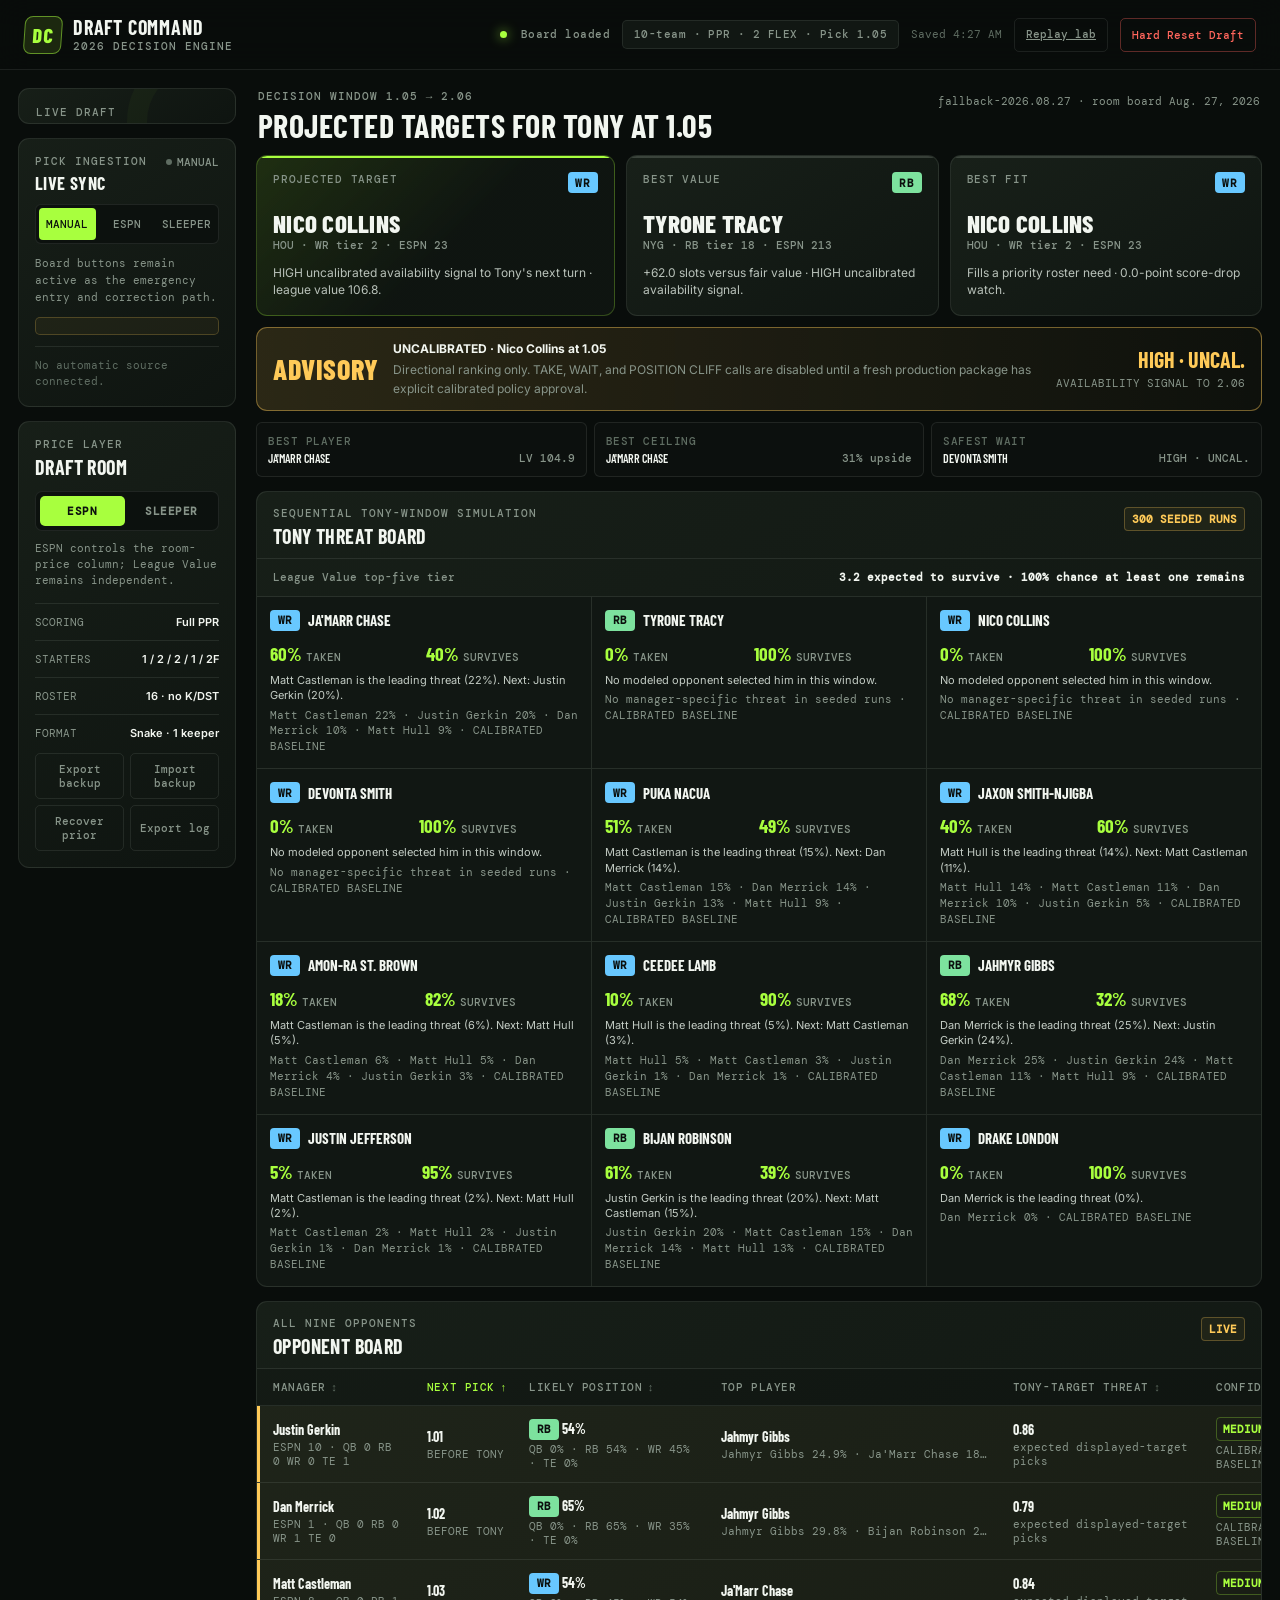
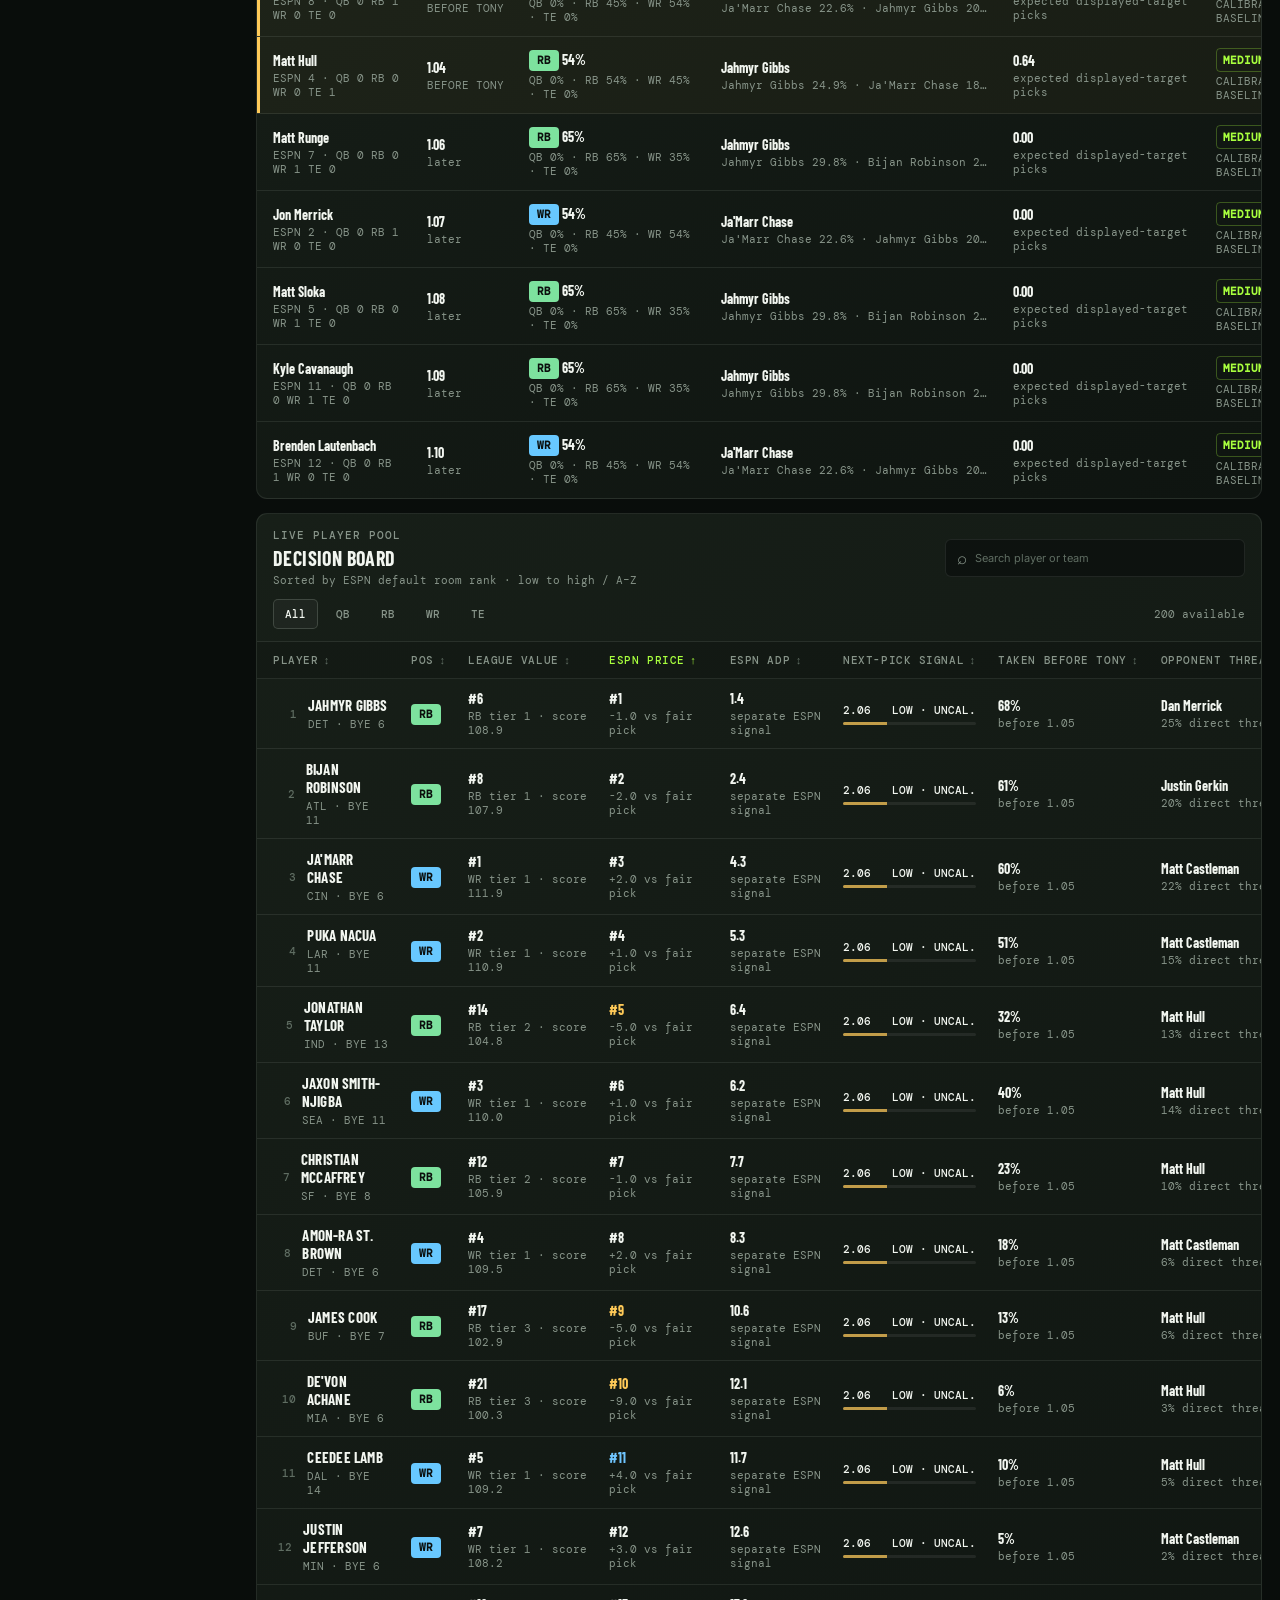
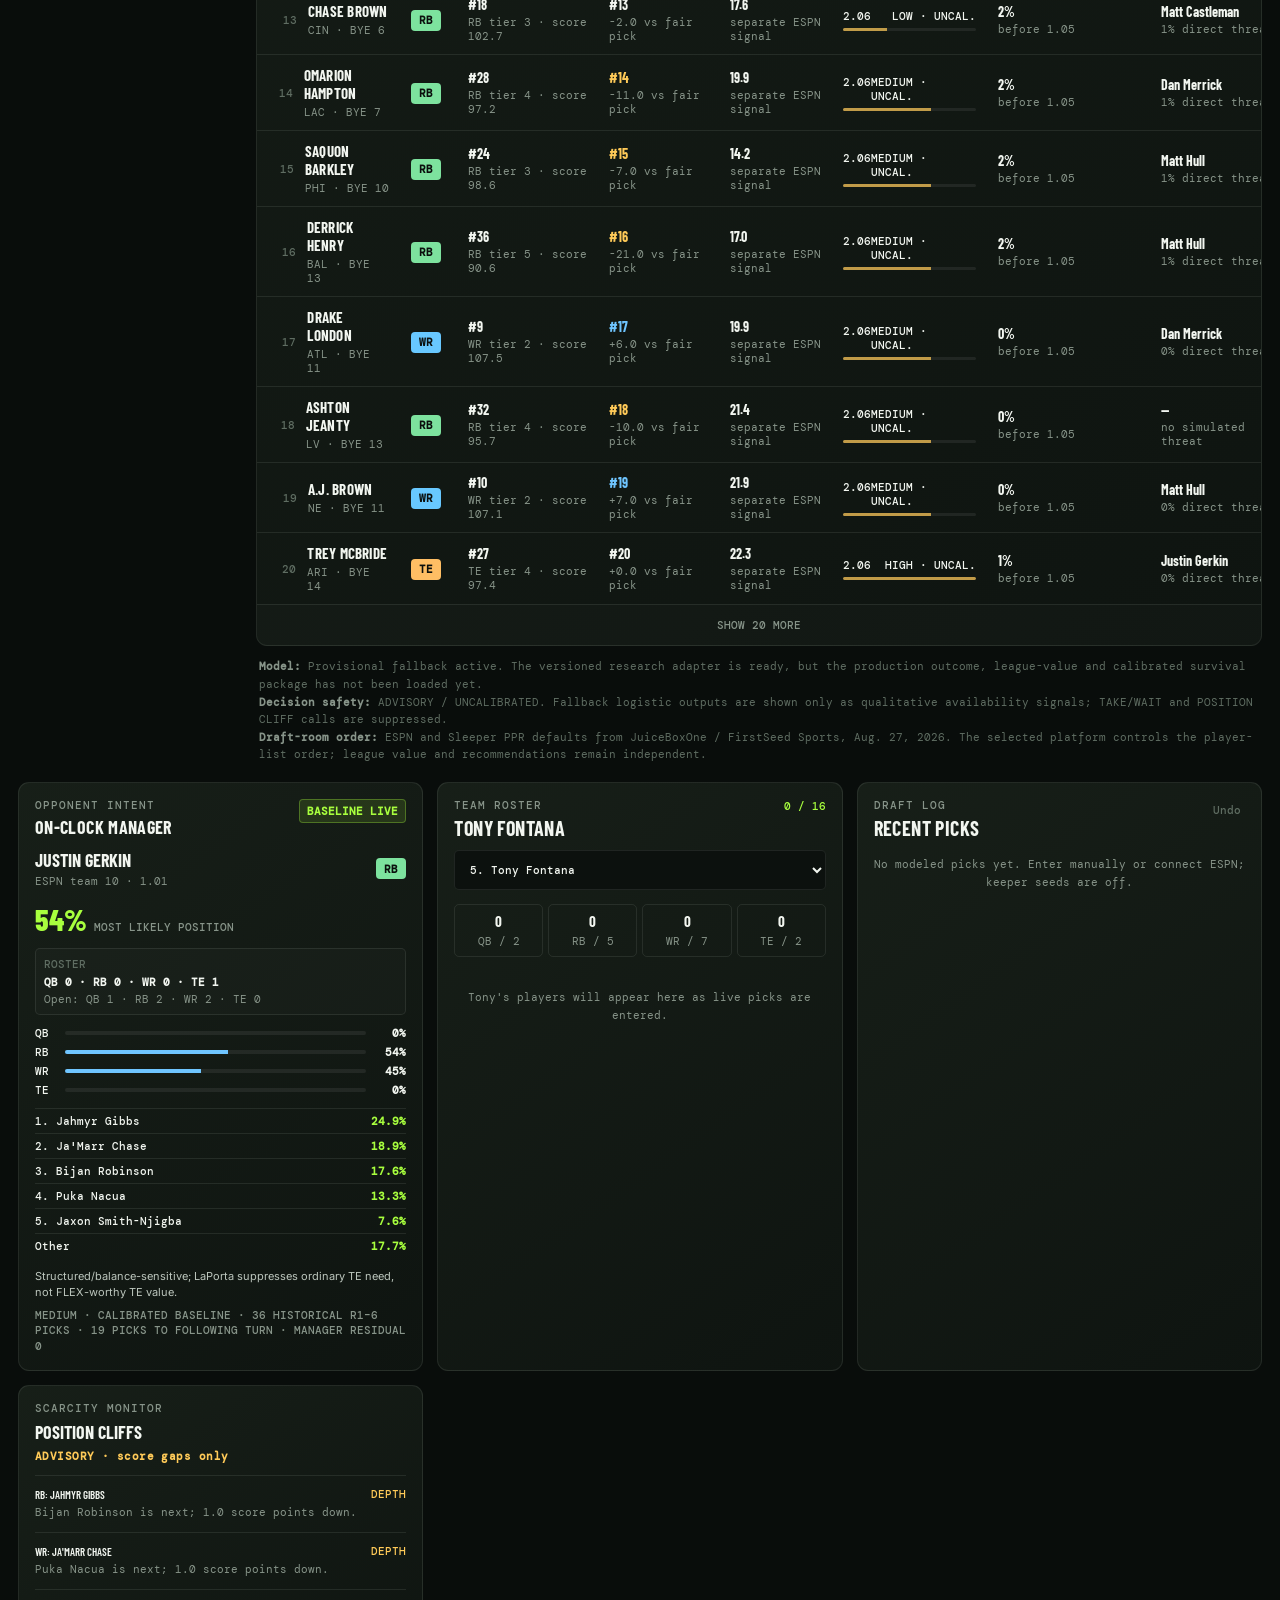
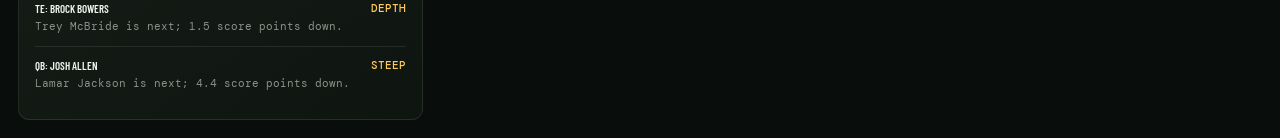
==== commit 6b9cf0e6: "Integrate validated Opponent Intent runtime" ====
--- a/fantasy-draft/index.html
+++ b/fantasy-draft/index.html
@@ -220,7 +220,7 @@
               <tr>
                 <th><button class="sort-header" data-board-sort="name" type="button">Player</button></th>
                 <th><button class="sort-header" data-board-sort="position" type="button">Pos</button></th>
-                <th id="leagueValueHeader" aria-sort="none"><button class="sort-header" id="leagueSortButton" data-board-sort="leagueValue" type="button">League value</button></th>
+                <th><button class="sort-header" data-board-sort="leagueValue" type="button">League value</button></th>
                 <th><button class="sort-header" id="platformHeader" data-board-sort="espnPrice" type="button">ESPN price</button></th>
                 <th><button class="sort-header" id="espnAdpHeader" data-board-sort="espnAdp" type="button">ESPN ADP</button></th>
                 <th><button class="sort-header" id="nextPickHeader" data-board-sort="survival" type="button">Next-pick signal</button></th>
--- a/fantasy-draft/styles.css
+++ b/fantasy-draft/styles.css
@@ -42,13 +42,13 @@
 .danger-outline { color: var(--red); border-color: rgba(255,102,92,.35); }
 .danger-outline:hover, .danger-outline:focus-visible { color: #fff; border-color: var(--red); background: rgba(255,102,92,.1); }
 
-.app-shell { width: 100%; display: grid; grid-template-columns: 270px minmax(720px, 1fr) 320px; gap: 18px; padding: 18px; align-items: start; }
+.app-shell { width: 100%; display: grid; grid-template-columns: 260px minmax(680px, 1fr) 300px; gap: 18px; padding: 18px; align-items: start; }
 .left-rail, .right-rail { display: flex; flex-direction: column; gap: 14px; position: sticky; top: 88px; }
 .left-rail { max-height: calc(100vh - 106px); padding-right: 2px; overflow-y: auto; scrollbar-width: thin; scrollbar-color: var(--line-strong) transparent; }
 .workspace { min-width: 0; }
-.panel { background: linear-gradient(145deg, rgba(24,32,25,.96), rgba(15,21,17,.96)); border: 1px solid var(--line); border-radius: 10px; }
-.eyebrow { margin: 0 0 6px; color: var(--muted); font: 500 12px/1.25 "DM Mono", monospace; letter-spacing: .08em; text-transform: uppercase; }
-.panel-heading { display: flex; align-items: flex-start; justify-content: space-between; gap: 10px; }
+.panel { background: linear-gradient(145deg, rgba(24,32,25,.96), rgba(15,21,17,.96)); border: 1px solid var(--line); border-radius: 11px; }
+.eyebrow { margin: 0 0 6px; color: var(--muted); font: 500 11px/1.2 "DM Mono", monospace; letter-spacing: .09em; text-transform: uppercase; }
+.panel-heading { display: flex; align-items: flex-start; justify-content: space-between; gap: 11px; }
 .panel-heading h2, .board-toolbar h2 { margin: 0; font: 700 20px/1 "Barlow Condensed", sans-serif; letter-spacing: .02em; text-transform: uppercase; }
 .panel-heading.compact h2 { font-size: 18px; }
 
@@ -60,7 +60,7 @@
 .clock-owner { min-height: 34px; font-size: 12px; font-weight: 600; }
 .progress-track { height: 3px; margin: 12px 0 11px; background: rgba(255,255,255,.06); border-radius: 11px; overflow: hidden; }
 .progress-track span { display: block; width: 0; height: 100%; background: var(--green); transition: width .25s ease; }
-.micro { margin: 0; color: var(--muted); font: 400 12px/1.55 "DM Mono", monospace; }
+.micro { margin: 0; color: var(--muted); font: 400 11px/1.5 "DM Mono", monospace; }
 
 .settings-panel, .sync-panel, .model-panel, .picks-panel, .keepers-panel, .roster-panel, .history-panel, .cliff-panel, .intent-clock-panel { padding: 16px; }
 .sync-state { display: inline-flex; align-items: center; gap: 5px; color: var(--muted); font: 500 11px "DM Mono", monospace; text-transform: uppercase; }
@@ -211,52 +211,51 @@
 
 .board-panel { overflow: hidden; }
 .board-toolbar { display: flex; align-items: center; justify-content: space-between; gap: 14px; padding: 15px 16px 12px; }
-.board-order-note { margin: 7px 0 0; color: var(--muted); font: 500 12px "DM Mono", monospace; }
-.search-box { width: min(300px, 45%); min-width: 180px; display: flex; align-items: center; gap: 8px; border: 1px solid var(--line); background: #0d120f; border-radius: 6px; padding: 0 10px; }
+.board-order-note { margin: 5px 0 0; color: var(--muted); font: 400 11px "DM Mono", monospace; }
+.search-box { width: min(300px, 45%); min-width: 180px; display: flex; align-items: center; gap: 8px; border: 1px solid var(--line); background: #0d120f; border-radius: 6px; padding: 0 11px; }
 .search-box span { color: var(--muted); font-size: 17px; }
-.search-box input { width: 100%; border: 0; outline: 0; color: var(--text); background: transparent; padding: 11px 0; font-size: 13px; }
+.search-box input { width: 100%; border: 0; outline: 0; color: var(--text); background: transparent; padding: 11px 0; font-size: 11px; }
 .search-box input::placeholder { color: var(--muted-2); }
 .filter-row { display: flex; align-items: center; gap: 5px; padding: 0 16px 12px; border-bottom: 1px solid var(--line); }
-.filter-btn { min-width: 44px; min-height: 34px; padding: 7px 10px; border: 1px solid transparent; background: transparent; color: var(--muted); border-radius: 5px; cursor: pointer; font: 600 12px "DM Mono", monospace; }
+.filter-btn { min-width: 40px; min-height: 30px; padding: 5px 11px; border: 1px solid transparent; background: transparent; color: var(--muted); border-radius: 5px; cursor: pointer; font: 500 11px "DM Mono", monospace; }
 .filter-btn:hover, .filter-btn.active { color: var(--text); border-color: var(--line-strong); background: rgba(255,255,255,.035); }
-.board-count { margin-left: auto; color: var(--muted); font: 500 12px "DM Mono", monospace; }
+.board-count { margin-left: auto; color: var(--muted); font: 400 11px "DM Mono", monospace; }
 .table-wrap { overflow-x: auto; }
-table { width: 100%; border-collapse: collapse; min-width: 1260px; }
-th { padding: 13px 10px; color: var(--muted); background: rgba(0,0,0,.14); text-align: left; font: 600 12px "DM Mono", monospace; letter-spacing: .04em; text-transform: uppercase; }
-.sort-header { display: inline-flex; align-items: center; gap: 7px; min-height: 30px; margin: -7px -6px; padding: 7px 6px; border: 0; border-radius: 4px; color: var(--muted); background: transparent; cursor: pointer; font: inherit; letter-spacing: inherit; text-transform: inherit; }
-.sort-header:hover, .sort-header:focus-visible { color: var(--text); background: rgba(255,255,255,.045); outline: 1px solid var(--line-strong); }
-.sort-header::after { content: "↕"; color: var(--muted-2); font: 700 13px/1 "DM Mono", monospace; }
+table { width: 100%; border-collapse: collapse; min-width: 1220px; }
+th { padding: 11px 11px; color: var(--muted); background: rgba(0,0,0,.14); text-align: left; font: 500 11px "DM Mono", monospace; letter-spacing: .05em; text-transform: uppercase; }
+th:first-child, td:first-child { padding-left: 16px; }
+td { padding: 11px 11px; border-top: 1px solid var(--line); vertical-align: middle; }
+tbody tr { transition: background .12s ease; }
+tbody tr:hover { background: rgba(255,255,255,.025); }
+.sort-header { display: inline-flex; align-items: center; gap: 5px; padding: 0; border: 0; color: inherit; background: transparent; cursor: pointer; font: inherit; letter-spacing: inherit; text-transform: inherit; white-space: nowrap; }
+.sort-header::after { content: "↕"; color: var(--muted-2); font-size: 11px; }
 .sort-header.active { color: var(--green); }
 .sort-header.active[data-direction="asc"]::after { content: "↑"; color: var(--green); }
 .sort-header.active[data-direction="desc"]::after { content: "↓"; color: var(--green); }
-th:first-child, td:first-child { padding-left: 16px; }
-td { padding: 14px 10px; border-top: 1px solid var(--line); vertical-align: middle; }
-tbody tr { transition: background .12s ease; }
-tbody tr:hover { background: rgba(255,255,255,.025); }
-.player-cell { display: flex; align-items: center; gap: 9px; }
-.rank-num { width: 28px; color: var(--muted-2); text-align: right; font: 600 12px "DM Mono", monospace; }
-.player-name { display: block; font: 700 18px "Barlow Condensed", sans-serif; letter-spacing: .015em; text-transform: uppercase; }
-.player-meta { display: block; margin-top: 4px; color: var(--muted); font: 500 12px "DM Mono", monospace; }
-.metric-main { display: block; font: 700 17px "Barlow Condensed", sans-serif; }
-.metric-sub { display: block; margin-top: 3px; color: var(--muted); font: 500 12px "DM Mono", monospace; }
+.sort-header:focus-visible { outline: 1px solid var(--green); outline-offset: 3px; }
+.player-cell { display: flex; align-items: center; gap: 11px; }
+.rank-num { width: 24px; color: var(--muted-2); text-align: right; font: 500 11px "DM Mono", monospace; }
+.player-name { display: block; font: 700 15px "Barlow Condensed", sans-serif; letter-spacing: .015em; text-transform: uppercase; }
+.player-meta { display: block; margin-top: 3px; color: var(--muted); font: 400 11px "DM Mono", monospace; }
+.metric-main { display: block; font: 700 14px "Barlow Condensed", sans-serif; }
+.metric-sub { display: block; margin-top: 2px; color: var(--muted); font: 400 11px "DM Mono", monospace; }
 .value-positive { color: var(--blue); }.value-negative { color: var(--amber); }
 .survival { min-width: 105px; }
-.survival-head { display: flex; justify-content: space-between; font: 600 12px "DM Mono", monospace; }
-.survival-bar { height: 3px; margin-top: 5px; background: rgba(255,255,255,.07); border-radius: 10px; overflow: hidden; }
+.survival-head { display: flex; justify-content: space-between; font: 500 11px "DM Mono", monospace; }
+.survival-bar { height: 3px; margin-top: 5px; background: rgba(255,255,255,.07); border-radius: 11px; overflow: hidden; }
 .survival-bar span { display: block; height: 100%; background: var(--green); }
 .survival-bar.uncalibrated span { background: var(--amber); opacity: .72; }
-.call-badge { display: inline-flex; align-items: center; gap: 4px; padding: 6px 8px; border-radius: 4px; font: 700 11px "DM Mono", monospace; letter-spacing: .03em; }
+.call-badge { display: inline-flex; align-items: center; gap: 4px; padding: 5px 7px; border-radius: 4px; font: 600 11px "DM Mono", monospace; letter-spacing: .03em; }
 .call-take { color: var(--green); background: var(--green-dim); }
 .call-wait { color: var(--amber); background: rgba(255,202,88,.1); }
 .call-value, .call-upside { color: #091116; background: #8fdcff; }
 .call-position-cliff { color: #160b04; background: #ff9f5a; }
 .call-fade-at-price { color: #fff; background: rgba(255,91,91,.68); }
 .call-advisory { color: var(--amber); border: 1px solid rgba(255,202,88,.3); background: rgba(255,202,88,.08); }
-.draft-btn { min-height: 36px; border: 1px solid var(--line-strong); background: transparent; color: var(--muted); padding: 7px 11px; border-radius: 5px; cursor: pointer; font: 600 12px "DM Mono", monospace; text-transform: uppercase; }
+.draft-btn { min-height: 32px; border: 1px solid var(--line-strong); background: transparent; color: var(--muted); padding: 6px 11px; border-radius: 5px; cursor: pointer; font: 500 11px "DM Mono", monospace; text-transform: uppercase; }
 .draft-btn:hover, .draft-btn:focus-visible { border-color: var(--green); color: var(--green); }
 .draft-btn:disabled { opacity: .35; cursor: default; }
-.load-more { width: 100%; padding: 16px; border: 0; border-top: 1px solid var(--line); color: var(--muted); background: rgba(255,255,255,.012); cursor: pointer; font: 600 12px "DM Mono", monospace; text-transform: uppercase; }
-
+.load-more { width: 100%; padding: 13px; border: 0; border-top: 1px solid var(--line); color: var(--muted); background: rgba(255,255,255,.012); cursor: pointer; font: 500 11px "DM Mono", monospace; text-transform: uppercase; }
 .load-more:hover { color: var(--text); background: rgba(255,255,255,.025); }
 .source-note { margin: 12px 3px 0; color: var(--muted-2); font: 400 11px/1.6 "DM Mono", monospace; }
 .source-note strong { color: var(--muted); }
@@ -309,26 +308,7 @@
 .dialog-actions { display: grid; grid-template-columns: auto auto 1fr auto; gap: 7px; margin-top: 15px; }
 .danger-btn { min-height: 34px; padding: 8px 11px; border: 1px solid rgba(255,102,92,.28); border-radius: 5px; color: var(--red); background: rgba(255,102,92,.06); cursor: pointer; font: 500 11px "DM Mono", monospace; text-transform: uppercase; }
 
-/* Draft-day readability: raise utility copy without changing the established shell. */
-.brand small, .status-dot, .league-chip, .save-status, .ghost-btn, .snapshot-note, .pick-display small,
-.sync-state, .sync-tab, .sync-view p, .sync-actions .ghost-btn, .sync-download, .sync-primary,
-.sync-help, .sync-input span, .sync-input input, .sync-issues strong, .sync-issues span,
-.sync-issues small, .sync-foot, .platform-btn, .league-rules dt, .league-rules dd,
-.backup-actions .ghost-btn, .platform-note, .model-badge, .model-stats dt, .model-stats dd,
-.model-copy, .keeper-toggle, .keeper-mode-note, .keeper-row small, .keeper-round, .pick-token,
-.draft-alerts > div:first-child span, .draft-alert-row span small, .draft-alert-row button,
-.rec-label, .rec-meta, .pos-pill, .decision-metric small, .lens-card span, .lens-card small,
-.roster-count, .manager-picker select, .need-box small, .roster-row small, .history-row small,
-.history-edit, .empty-state, .text-btn, .cliff-advisory, .cliff-player strong, .cliff-player p, .cliff-severity,
-.source-note, .toast, .dialog-copy, .dialog-search span, .replacement-option small, .danger-btn { font-size: 12px; }
-.sync-view p, .sync-help, .sync-foot, .model-copy, .keeper-mode-note, .platform-note,
-.draft-alert-row span small, .roster-row small, .history-row small, .cliff-player p, .source-note { line-height: 1.55; }
-.clock-owner, .rec-reason, .decision-copy span { font-size: 13px; }
-.rec-name { font-size: 28px; }
-.lens-card strong, .keeper-row strong { font-size: 14px; }
-.roster-row span, .history-row span { font-size: 15px; }
-
-@media (max-width: 1480px) {
+@media (max-width: 1320px) {
   .app-shell { grid-template-columns: 220px minmax(620px, 1fr); }
   .right-rail { position: static; grid-column: 1 / -1; display: grid; grid-template-columns: 1fr 1fr 1fr; }
 }
@@ -343,7 +323,7 @@
   .right-rail { display: grid; grid-template-columns: 1fr; margin-top: 14px; }
 }
 @media (max-width: 580px) {
-  .brand small { display: none; }.topbar { height: 60px; }.ghost-btn { font-size: 12px; }
+  .brand small { display: none; }.topbar { height: 60px; }.ghost-btn { font-size: 11px; }
   .left-rail { grid-template-columns: 1fr; }
   .workspace-head { display: block; }.snapshot-note { margin-top: 8px; }
   .decision-strip { grid-template-columns: auto 1fr; }.decision-metric { grid-column: 1 / -1; text-align: left; }
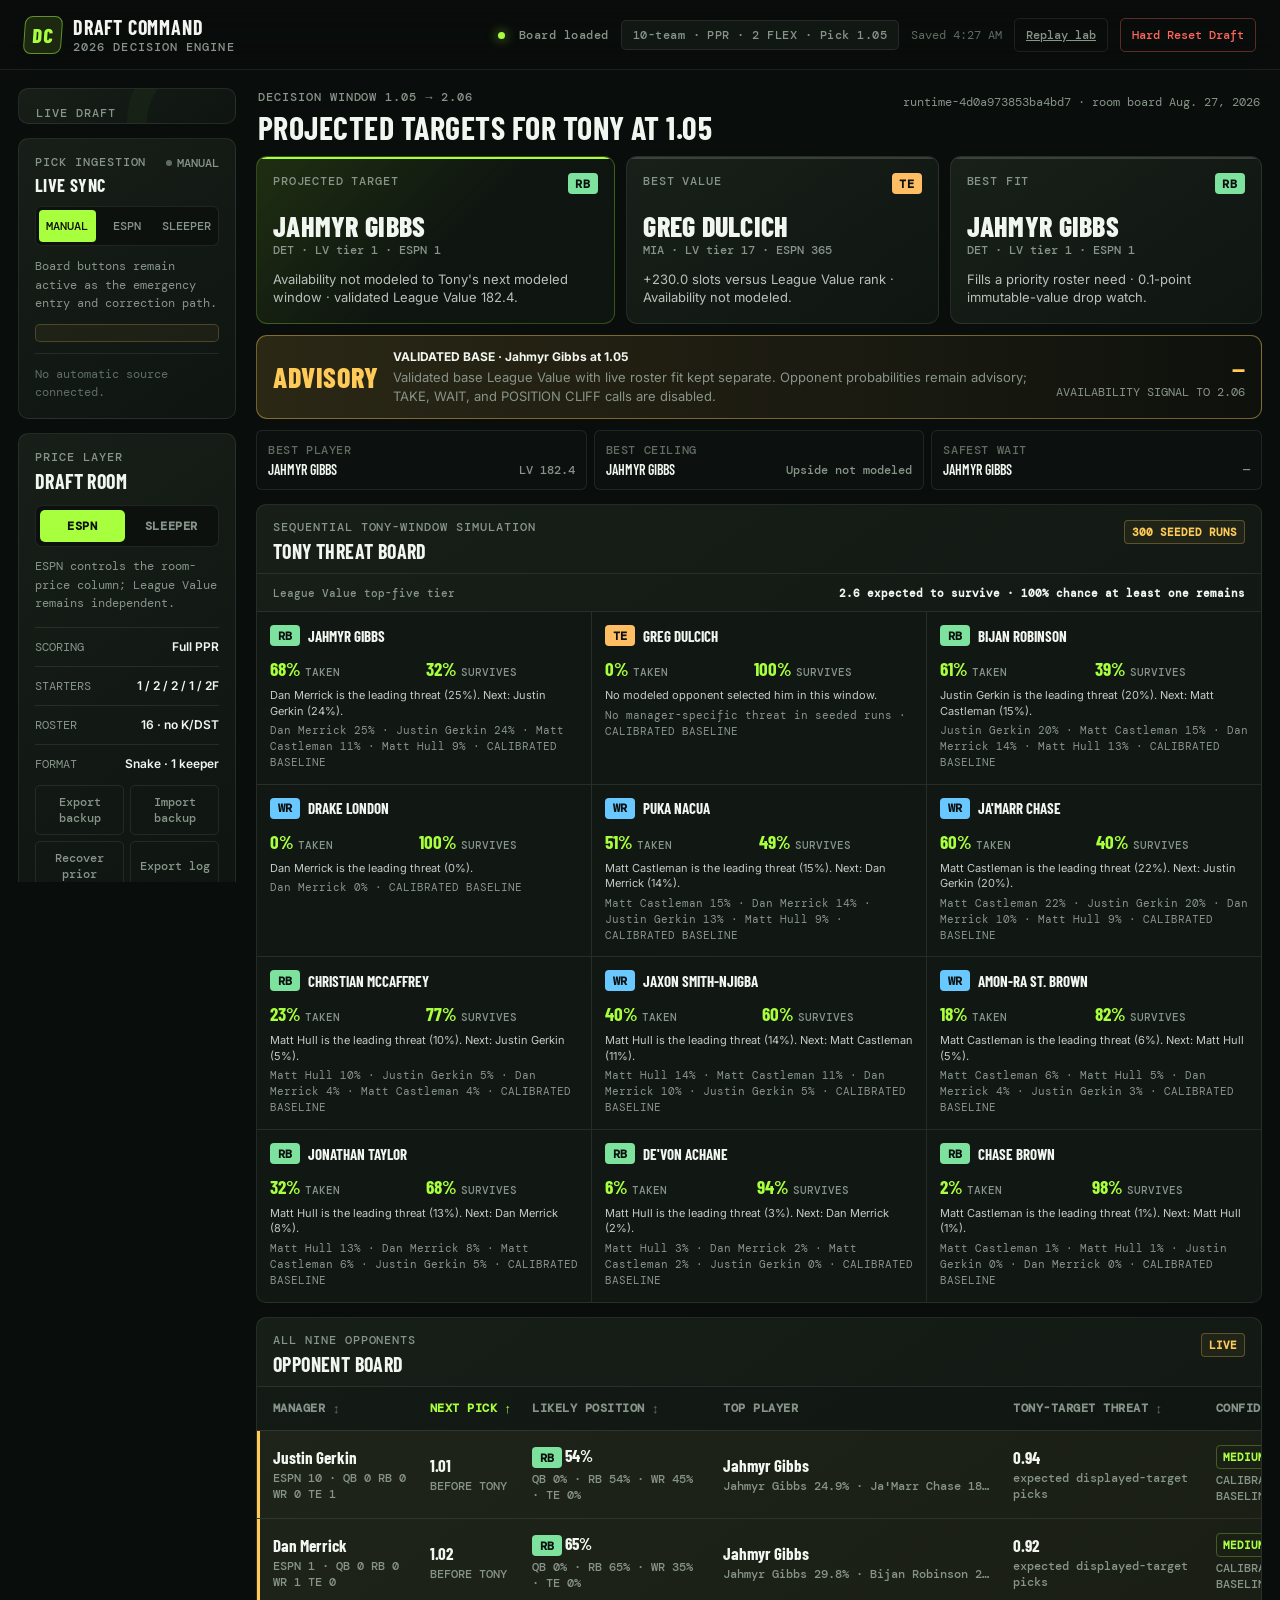
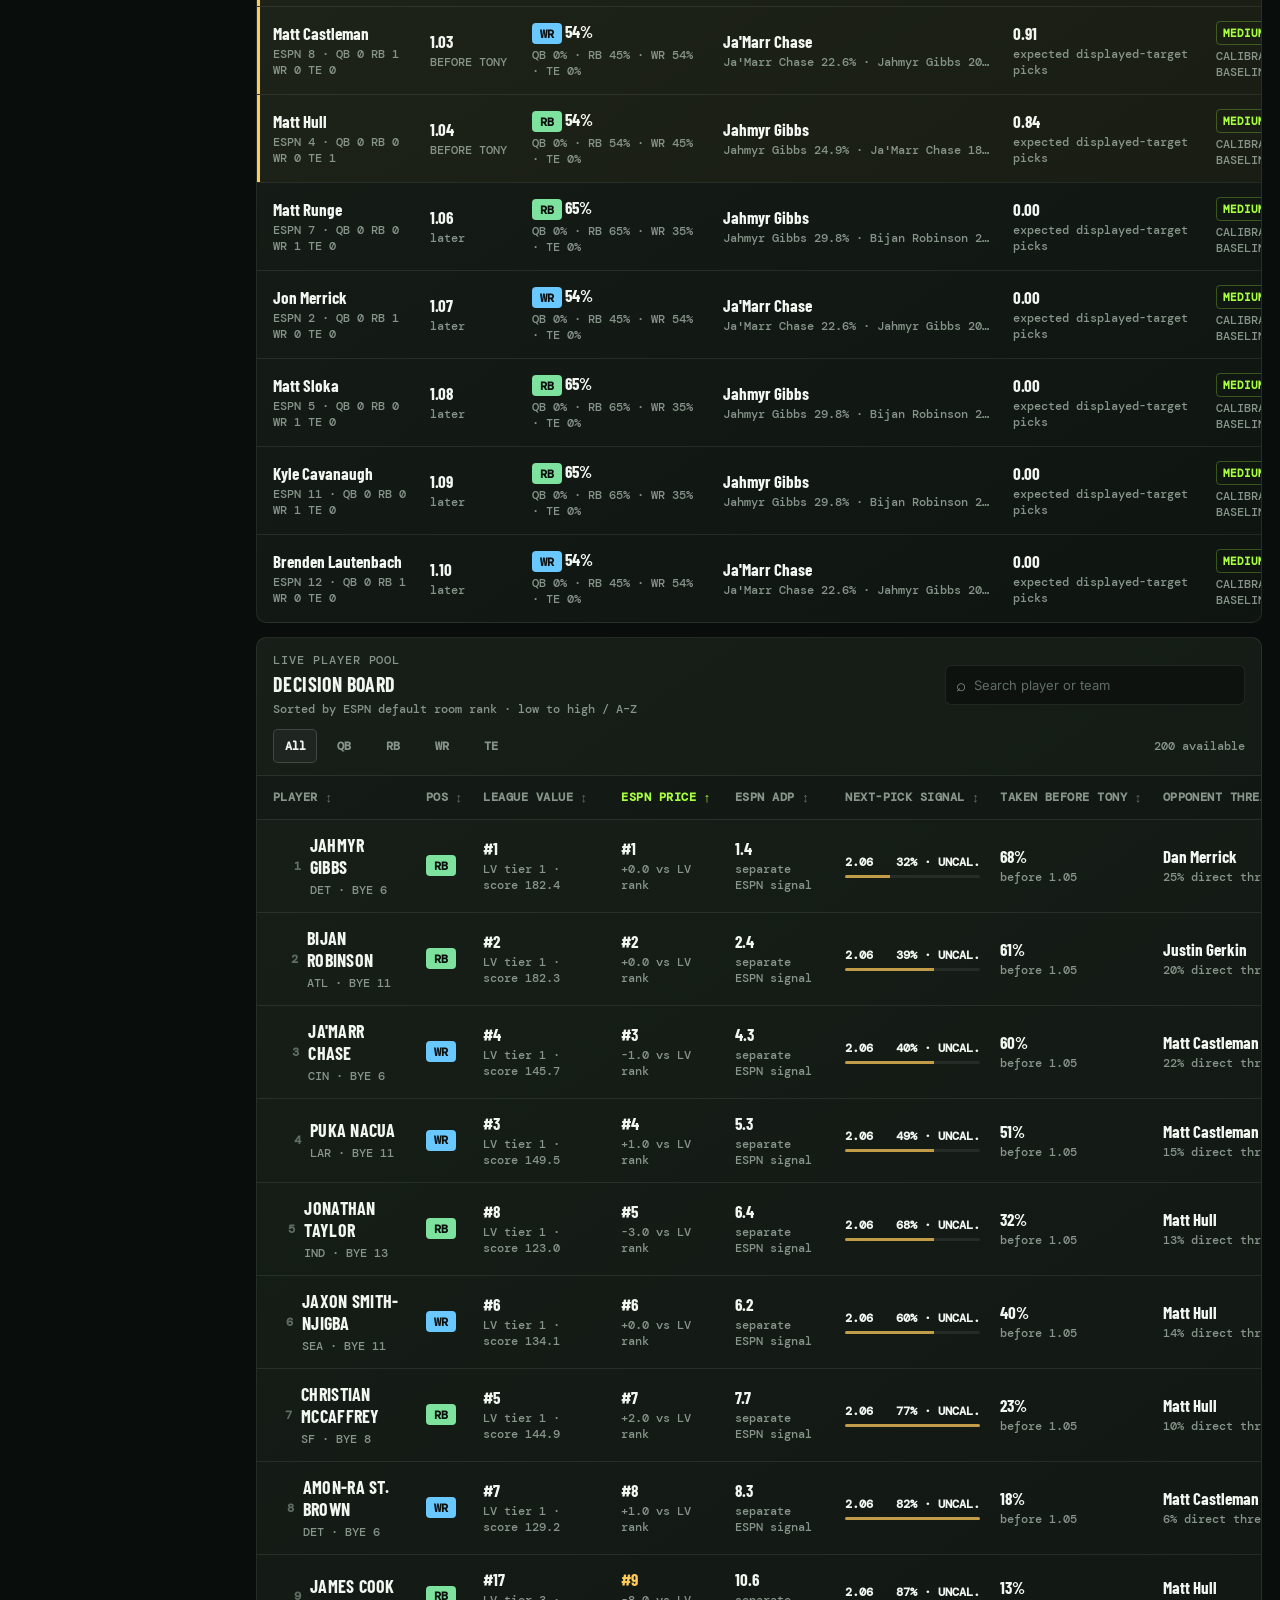
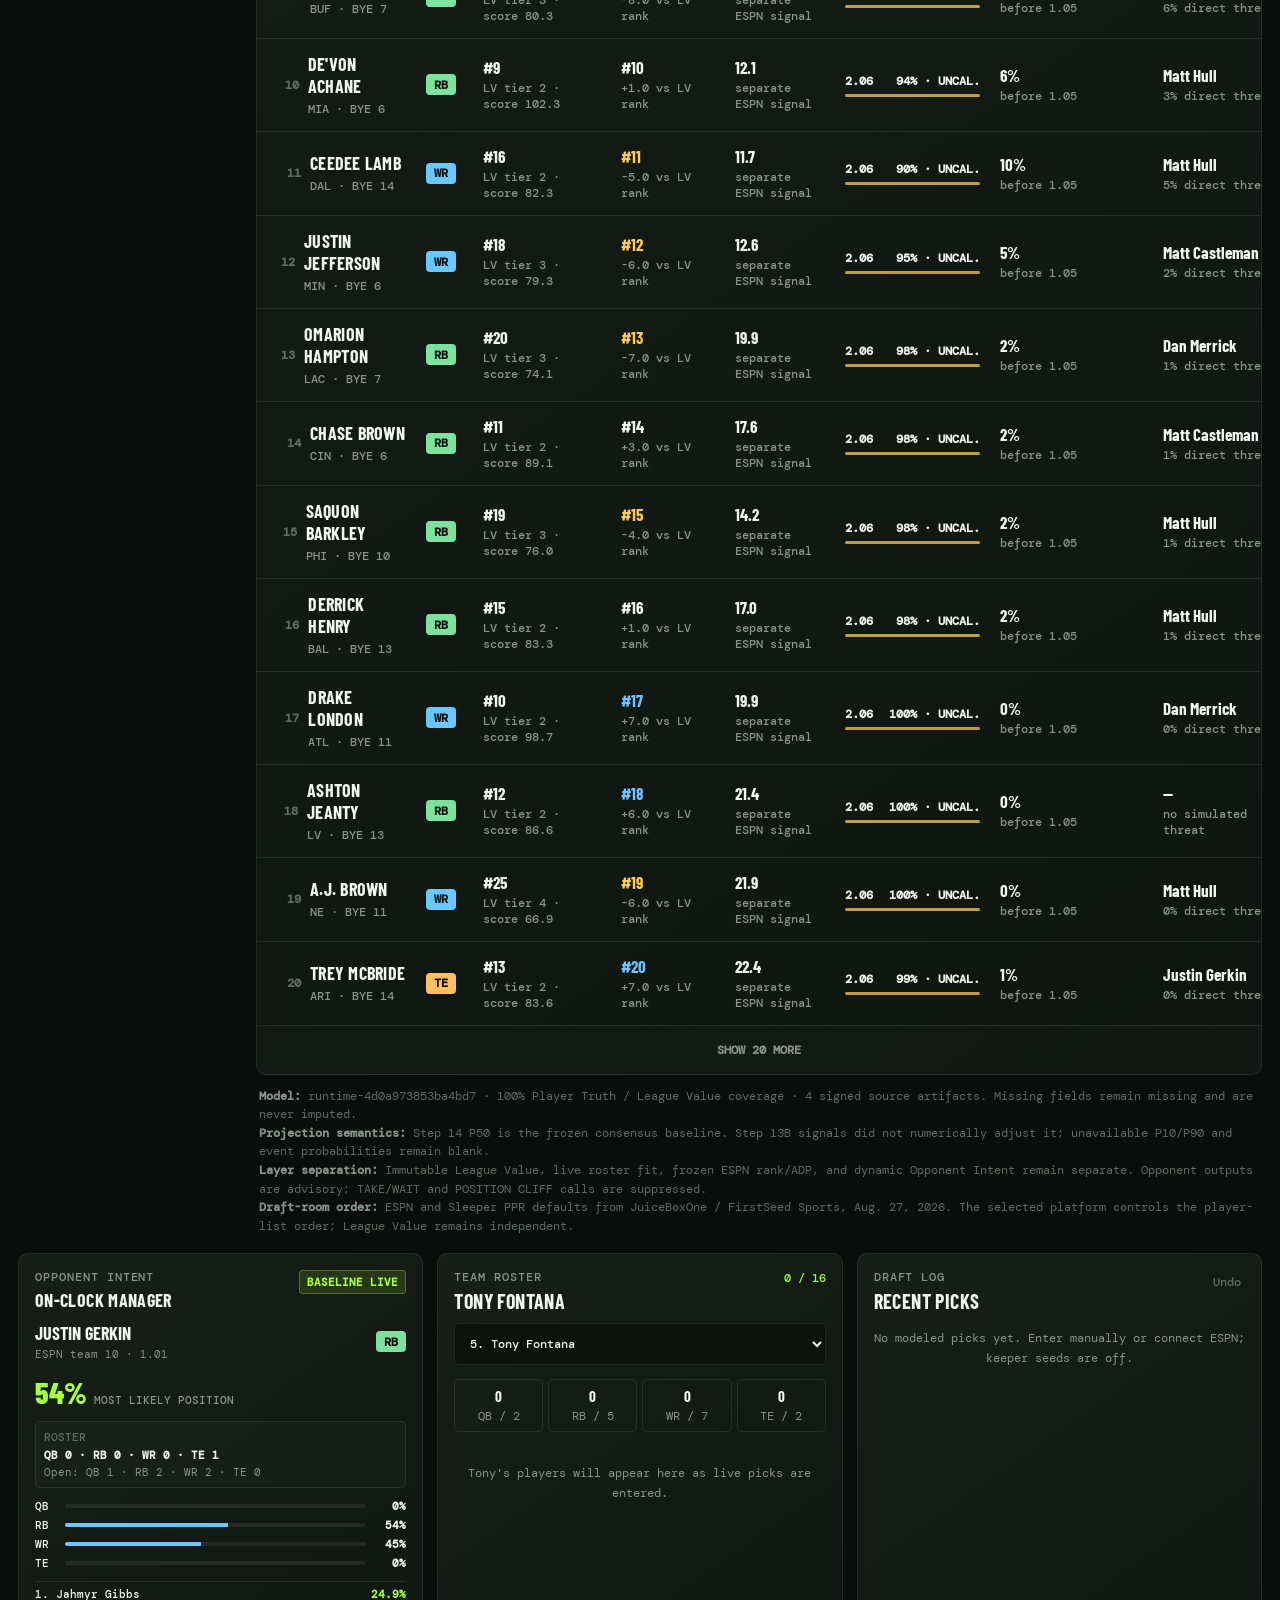
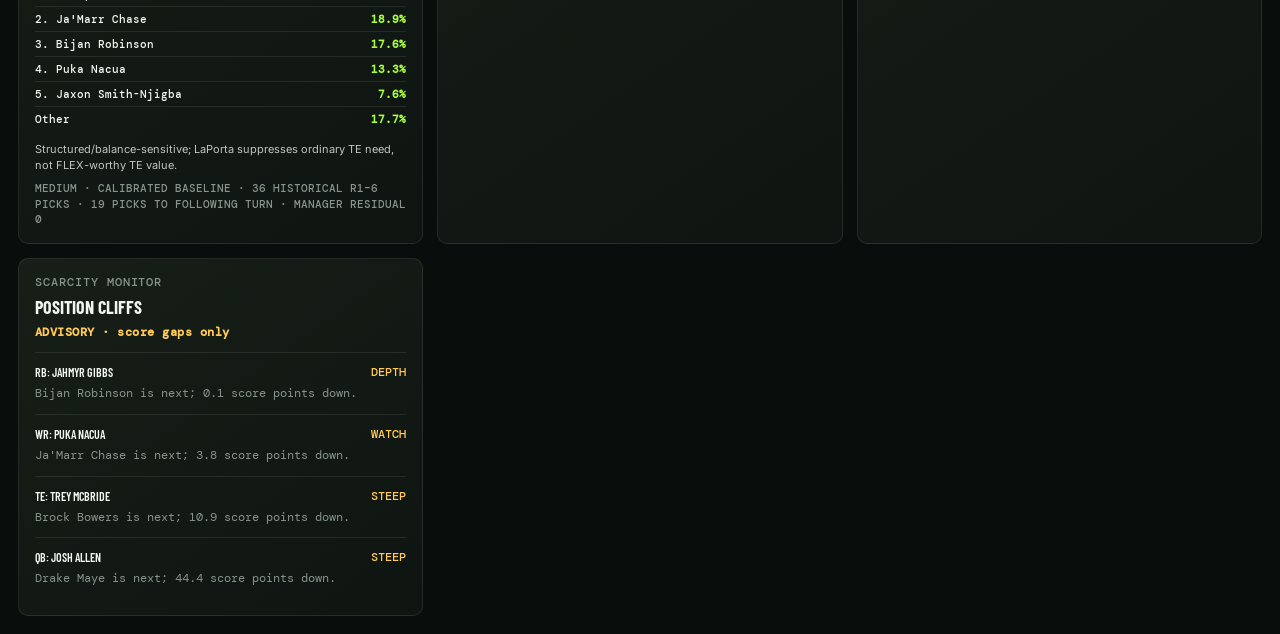
==== commit 35386430: "Integrate validated Draft Command runtime" ====
--- a/fantasy-draft/index.html
+++ b/fantasy-draft/index.html
@@ -66,7 +66,7 @@
               <li>Turn on <strong>Developer mode</strong>.</li>
               <li>Choose <strong>Load unpacked</strong> and select the unzipped folder.</li>
               <li>Open the ESPN draft room and this page.</li>
-              <li><strong>Hard Reset Draft</strong> clears every dynamic draft layer, starts a new bridge generation, pauses ESPN sync, and returns the app to Manual.</li>
+              <li><strong>Hard Reset Draft</strong> clears every dynamic draft layer, starts a new bridge generation, pauses ESPN sync, and returns the app to Manual. Do not use it after the real draft begins unless you intentionally want to restart the entire draft record.</li>
             </ol>
           </details>
         </div>
@@ -220,7 +220,7 @@
               <tr>
                 <th><button class="sort-header" data-board-sort="name" type="button">Player</button></th>
                 <th><button class="sort-header" data-board-sort="position" type="button">Pos</button></th>
-                <th><button class="sort-header" data-board-sort="leagueValue" type="button">League value</button></th>
+                <th id="leagueValueHeader" aria-sort="none"><button class="sort-header" id="leagueSortButton" data-board-sort="leagueValue" type="button">League value</button></th>
                 <th><button class="sort-header" id="platformHeader" data-board-sort="espnPrice" type="button">ESPN price</button></th>
                 <th><button class="sort-header" id="espnAdpHeader" data-board-sort="espnAdp" type="button">ESPN ADP</button></th>
                 <th><button class="sort-header" id="nextPickHeader" data-board-sort="survival" type="button">Next-pick signal</button></th>
@@ -300,6 +300,7 @@
   <script src="./data/opponent-intent-package.js"></script>
   <script src="./model/model-adapter.js"></script>
   <script src="./model/opponent-intent.js"></script>
+  <script src="./model/runtime-bundle-adapter.js"></script>
   <script src="./app.js"></script>
   <script src="./sync.js"></script>
 </body>
--- a/fantasy-draft/styles.css
+++ b/fantasy-draft/styles.css
@@ -42,13 +42,13 @@
 .danger-outline { color: var(--red); border-color: rgba(255,102,92,.35); }
 .danger-outline:hover, .danger-outline:focus-visible { color: #fff; border-color: var(--red); background: rgba(255,102,92,.1); }
 
-.app-shell { width: 100%; display: grid; grid-template-columns: 260px minmax(680px, 1fr) 300px; gap: 18px; padding: 18px; align-items: start; }
+.app-shell { width: 100%; display: grid; grid-template-columns: 270px minmax(720px, 1fr) 320px; gap: 18px; padding: 18px; align-items: start; }
 .left-rail, .right-rail { display: flex; flex-direction: column; gap: 14px; position: sticky; top: 88px; }
 .left-rail { max-height: calc(100vh - 106px); padding-right: 2px; overflow-y: auto; scrollbar-width: thin; scrollbar-color: var(--line-strong) transparent; }
 .workspace { min-width: 0; }
-.panel { background: linear-gradient(145deg, rgba(24,32,25,.96), rgba(15,21,17,.96)); border: 1px solid var(--line); border-radius: 11px; }
-.eyebrow { margin: 0 0 6px; color: var(--muted); font: 500 11px/1.2 "DM Mono", monospace; letter-spacing: .09em; text-transform: uppercase; }
-.panel-heading { display: flex; align-items: flex-start; justify-content: space-between; gap: 11px; }
+.panel { background: linear-gradient(145deg, rgba(24,32,25,.96), rgba(15,21,17,.96)); border: 1px solid var(--line); border-radius: 10px; }
+.eyebrow { margin: 0 0 6px; color: var(--muted); font: 500 12px/1.25 "DM Mono", monospace; letter-spacing: .08em; text-transform: uppercase; }
+.panel-heading { display: flex; align-items: flex-start; justify-content: space-between; gap: 10px; }
 .panel-heading h2, .board-toolbar h2 { margin: 0; font: 700 20px/1 "Barlow Condensed", sans-serif; letter-spacing: .02em; text-transform: uppercase; }
 .panel-heading.compact h2 { font-size: 18px; }
 
@@ -60,7 +60,7 @@
 .clock-owner { min-height: 34px; font-size: 12px; font-weight: 600; }
 .progress-track { height: 3px; margin: 12px 0 11px; background: rgba(255,255,255,.06); border-radius: 11px; overflow: hidden; }
 .progress-track span { display: block; width: 0; height: 100%; background: var(--green); transition: width .25s ease; }
-.micro { margin: 0; color: var(--muted); font: 400 11px/1.5 "DM Mono", monospace; }
+.micro { margin: 0; color: var(--muted); font: 400 12px/1.55 "DM Mono", monospace; }
 
 .settings-panel, .sync-panel, .model-panel, .picks-panel, .keepers-panel, .roster-panel, .history-panel, .cliff-panel, .intent-clock-panel { padding: 16px; }
 .sync-state { display: inline-flex; align-items: center; gap: 5px; color: var(--muted); font: 500 11px "DM Mono", monospace; text-transform: uppercase; }
@@ -211,51 +211,52 @@
 
 .board-panel { overflow: hidden; }
 .board-toolbar { display: flex; align-items: center; justify-content: space-between; gap: 14px; padding: 15px 16px 12px; }
-.board-order-note { margin: 5px 0 0; color: var(--muted); font: 400 11px "DM Mono", monospace; }
-.search-box { width: min(300px, 45%); min-width: 180px; display: flex; align-items: center; gap: 8px; border: 1px solid var(--line); background: #0d120f; border-radius: 6px; padding: 0 11px; }
+.board-order-note { margin: 7px 0 0; color: var(--muted); font: 500 12px "DM Mono", monospace; }
+.search-box { width: min(300px, 45%); min-width: 180px; display: flex; align-items: center; gap: 8px; border: 1px solid var(--line); background: #0d120f; border-radius: 6px; padding: 0 10px; }
 .search-box span { color: var(--muted); font-size: 17px; }
-.search-box input { width: 100%; border: 0; outline: 0; color: var(--text); background: transparent; padding: 11px 0; font-size: 11px; }
+.search-box input { width: 100%; border: 0; outline: 0; color: var(--text); background: transparent; padding: 11px 0; font-size: 13px; }
 .search-box input::placeholder { color: var(--muted-2); }
 .filter-row { display: flex; align-items: center; gap: 5px; padding: 0 16px 12px; border-bottom: 1px solid var(--line); }
-.filter-btn { min-width: 40px; min-height: 30px; padding: 5px 11px; border: 1px solid transparent; background: transparent; color: var(--muted); border-radius: 5px; cursor: pointer; font: 500 11px "DM Mono", monospace; }
+.filter-btn { min-width: 44px; min-height: 34px; padding: 7px 10px; border: 1px solid transparent; background: transparent; color: var(--muted); border-radius: 5px; cursor: pointer; font: 600 12px "DM Mono", monospace; }
 .filter-btn:hover, .filter-btn.active { color: var(--text); border-color: var(--line-strong); background: rgba(255,255,255,.035); }
-.board-count { margin-left: auto; color: var(--muted); font: 400 11px "DM Mono", monospace; }
+.board-count { margin-left: auto; color: var(--muted); font: 500 12px "DM Mono", monospace; }
 .table-wrap { overflow-x: auto; }
 table { width: 100%; border-collapse: collapse; min-width: 1220px; }
-th { padding: 11px 11px; color: var(--muted); background: rgba(0,0,0,.14); text-align: left; font: 500 11px "DM Mono", monospace; letter-spacing: .05em; text-transform: uppercase; }
-th:first-child, td:first-child { padding-left: 16px; }
-td { padding: 11px 11px; border-top: 1px solid var(--line); vertical-align: middle; }
-tbody tr { transition: background .12s ease; }
-tbody tr:hover { background: rgba(255,255,255,.025); }
-.sort-header { display: inline-flex; align-items: center; gap: 5px; padding: 0; border: 0; color: inherit; background: transparent; cursor: pointer; font: inherit; letter-spacing: inherit; text-transform: inherit; white-space: nowrap; }
-.sort-header::after { content: "↕"; color: var(--muted-2); font-size: 11px; }
+th { padding: 13px 10px; color: var(--muted); background: rgba(0,0,0,.14); text-align: left; font: 600 12px "DM Mono", monospace; letter-spacing: .04em; text-transform: uppercase; }
+.sort-header { display: inline-flex; align-items: center; gap: 7px; min-height: 30px; margin: -7px -6px; padding: 7px 6px; border: 0; border-radius: 4px; color: var(--muted); background: transparent; cursor: pointer; font: inherit; letter-spacing: inherit; text-transform: inherit; white-space: nowrap; }
+.sort-header:hover, .sort-header:focus-visible { color: var(--text); background: rgba(255,255,255,.045); outline: 1px solid var(--line-strong); }
+.sort-header::after { content: "↕"; color: var(--muted-2); font-size: 13px; }
 .sort-header.active { color: var(--green); }
 .sort-header.active[data-direction="asc"]::after { content: "↑"; color: var(--green); }
 .sort-header.active[data-direction="desc"]::after { content: "↓"; color: var(--green); }
-.sort-header:focus-visible { outline: 1px solid var(--green); outline-offset: 3px; }
-.player-cell { display: flex; align-items: center; gap: 11px; }
-.rank-num { width: 24px; color: var(--muted-2); text-align: right; font: 500 11px "DM Mono", monospace; }
-.player-name { display: block; font: 700 15px "Barlow Condensed", sans-serif; letter-spacing: .015em; text-transform: uppercase; }
-.player-meta { display: block; margin-top: 3px; color: var(--muted); font: 400 11px "DM Mono", monospace; }
-.metric-main { display: block; font: 700 14px "Barlow Condensed", sans-serif; }
-.metric-sub { display: block; margin-top: 2px; color: var(--muted); font: 400 11px "DM Mono", monospace; }
+th:first-child, td:first-child { padding-left: 16px; }
+td { padding: 14px 10px; border-top: 1px solid var(--line); vertical-align: middle; }
+tbody tr { transition: background .12s ease; }
+tbody tr:hover { background: rgba(255,255,255,.025); }
+.player-cell { display: flex; align-items: center; gap: 9px; }
+.rank-num { width: 28px; color: var(--muted-2); text-align: right; font: 600 12px "DM Mono", monospace; }
+.player-name { display: block; font: 700 18px "Barlow Condensed", sans-serif; letter-spacing: .015em; text-transform: uppercase; }
+.player-meta { display: block; margin-top: 4px; color: var(--muted); font: 500 12px "DM Mono", monospace; }
+.metric-main { display: block; font: 700 17px "Barlow Condensed", sans-serif; }
+.metric-sub { display: block; margin-top: 3px; color: var(--muted); font: 500 12px "DM Mono", monospace; }
 .value-positive { color: var(--blue); }.value-negative { color: var(--amber); }
 .survival { min-width: 105px; }
-.survival-head { display: flex; justify-content: space-between; font: 500 11px "DM Mono", monospace; }
-.survival-bar { height: 3px; margin-top: 5px; background: rgba(255,255,255,.07); border-radius: 11px; overflow: hidden; }
+.survival-head { display: flex; justify-content: space-between; font: 600 12px "DM Mono", monospace; }
+.survival-bar { height: 3px; margin-top: 5px; background: rgba(255,255,255,.07); border-radius: 10px; overflow: hidden; }
 .survival-bar span { display: block; height: 100%; background: var(--green); }
 .survival-bar.uncalibrated span { background: var(--amber); opacity: .72; }
-.call-badge { display: inline-flex; align-items: center; gap: 4px; padding: 5px 7px; border-radius: 4px; font: 600 11px "DM Mono", monospace; letter-spacing: .03em; }
+.call-badge { display: inline-flex; align-items: center; gap: 4px; padding: 6px 8px; border-radius: 4px; font: 700 11px "DM Mono", monospace; letter-spacing: .03em; }
 .call-take { color: var(--green); background: var(--green-dim); }
 .call-wait { color: var(--amber); background: rgba(255,202,88,.1); }
 .call-value, .call-upside { color: #091116; background: #8fdcff; }
 .call-position-cliff { color: #160b04; background: #ff9f5a; }
 .call-fade-at-price { color: #fff; background: rgba(255,91,91,.68); }
 .call-advisory { color: var(--amber); border: 1px solid rgba(255,202,88,.3); background: rgba(255,202,88,.08); }
-.draft-btn { min-height: 32px; border: 1px solid var(--line-strong); background: transparent; color: var(--muted); padding: 6px 11px; border-radius: 5px; cursor: pointer; font: 500 11px "DM Mono", monospace; text-transform: uppercase; }
+.draft-btn { min-height: 36px; border: 1px solid var(--line-strong); background: transparent; color: var(--muted); padding: 7px 11px; border-radius: 5px; cursor: pointer; font: 600 12px "DM Mono", monospace; text-transform: uppercase; }
 .draft-btn:hover, .draft-btn:focus-visible { border-color: var(--green); color: var(--green); }
 .draft-btn:disabled { opacity: .35; cursor: default; }
-.load-more { width: 100%; padding: 13px; border: 0; border-top: 1px solid var(--line); color: var(--muted); background: rgba(255,255,255,.012); cursor: pointer; font: 500 11px "DM Mono", monospace; text-transform: uppercase; }
+.load-more { width: 100%; padding: 16px; border: 0; border-top: 1px solid var(--line); color: var(--muted); background: rgba(255,255,255,.012); cursor: pointer; font: 600 12px "DM Mono", monospace; text-transform: uppercase; }
+
 .load-more:hover { color: var(--text); background: rgba(255,255,255,.025); }
 .source-note { margin: 12px 3px 0; color: var(--muted-2); font: 400 11px/1.6 "DM Mono", monospace; }
 .source-note strong { color: var(--muted); }
@@ -308,7 +309,26 @@
 .dialog-actions { display: grid; grid-template-columns: auto auto 1fr auto; gap: 7px; margin-top: 15px; }
 .danger-btn { min-height: 34px; padding: 8px 11px; border: 1px solid rgba(255,102,92,.28); border-radius: 5px; color: var(--red); background: rgba(255,102,92,.06); cursor: pointer; font: 500 11px "DM Mono", monospace; text-transform: uppercase; }
 
-@media (max-width: 1320px) {
+/* Draft-day readability: raise utility copy without changing the established shell. */
+.brand small, .status-dot, .league-chip, .save-status, .ghost-btn, .snapshot-note, .pick-display small,
+.sync-state, .sync-tab, .sync-view p, .sync-actions .ghost-btn, .sync-download, .sync-primary,
+.sync-help, .sync-input span, .sync-input input, .sync-issues strong, .sync-issues span,
+.sync-issues small, .sync-foot, .platform-btn, .league-rules dt, .league-rules dd,
+.backup-actions .ghost-btn, .platform-note, .model-badge, .model-stats dt, .model-stats dd,
+.model-copy, .keeper-toggle, .keeper-mode-note, .keeper-row small, .keeper-round, .pick-token,
+.draft-alerts > div:first-child span, .draft-alert-row span small, .draft-alert-row button,
+.rec-label, .rec-meta, .pos-pill, .decision-metric small, .lens-card span, .lens-card small,
+.roster-count, .manager-picker select, .need-box small, .roster-row small, .history-row small,
+.history-edit, .empty-state, .text-btn, .cliff-advisory, .cliff-player strong, .cliff-player p, .cliff-severity,
+.source-note, .toast, .dialog-copy, .dialog-search span, .replacement-option small, .danger-btn { font-size: 12px; }
+.sync-view p, .sync-help, .sync-foot, .model-copy, .keeper-mode-note, .platform-note,
+.draft-alert-row span small, .roster-row small, .history-row small, .cliff-player p, .source-note { line-height: 1.55; }
+.clock-owner, .rec-reason, .decision-copy span { font-size: 13px; }
+.rec-name { font-size: 28px; }
+.lens-card strong, .keeper-row strong { font-size: 14px; }
+.roster-row span, .history-row span { font-size: 15px; }
+
+@media (max-width: 1480px) {
   .app-shell { grid-template-columns: 220px minmax(620px, 1fr); }
   .right-rail { position: static; grid-column: 1 / -1; display: grid; grid-template-columns: 1fr 1fr 1fr; }
 }
@@ -323,7 +343,7 @@
   .right-rail { display: grid; grid-template-columns: 1fr; margin-top: 14px; }
 }
 @media (max-width: 580px) {
-  .brand small { display: none; }.topbar { height: 60px; }.ghost-btn { font-size: 11px; }
+  .brand small { display: none; }.topbar { height: 60px; }.ghost-btn { font-size: 12px; }
   .left-rail { grid-template-columns: 1fr; }
   .workspace-head { display: block; }.snapshot-note { margin-top: 8px; }
   .decision-strip { grid-template-columns: auto 1fr; }.decision-metric { grid-column: 1 / -1; text-align: left; }
